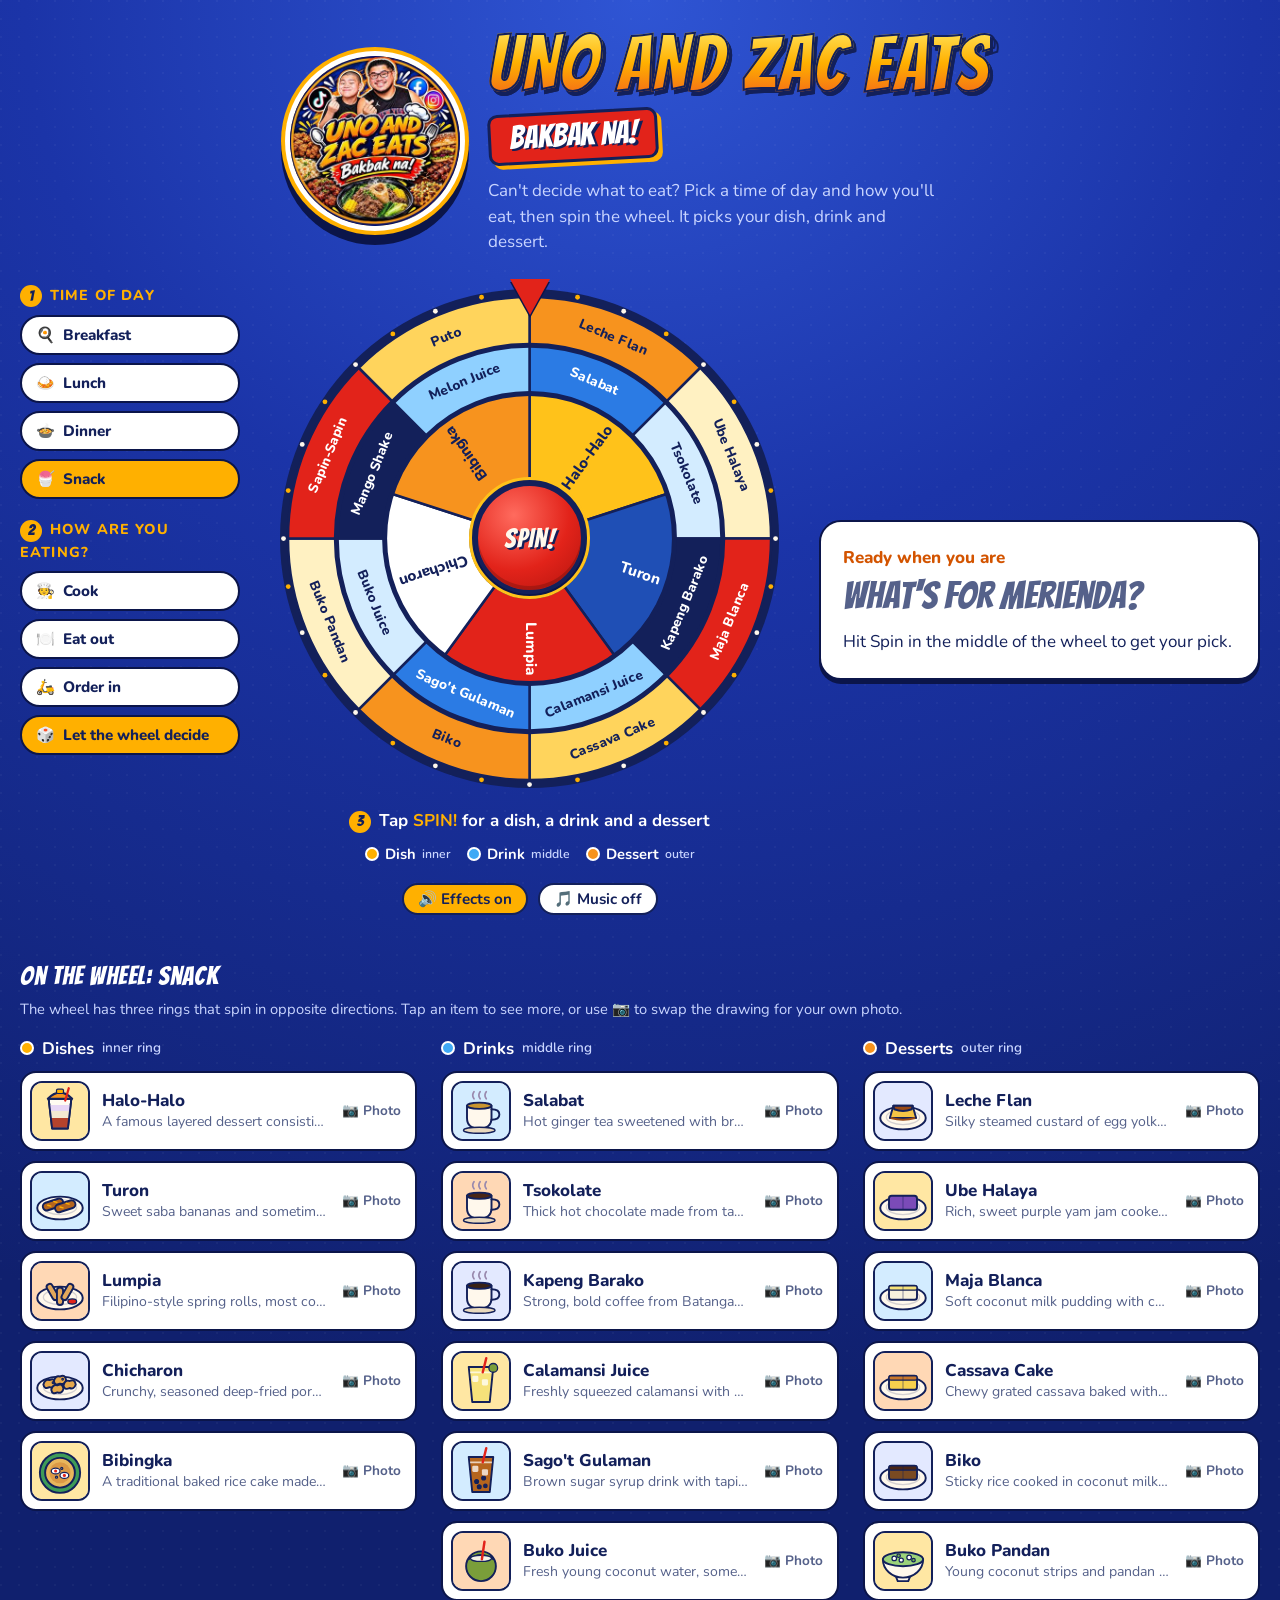
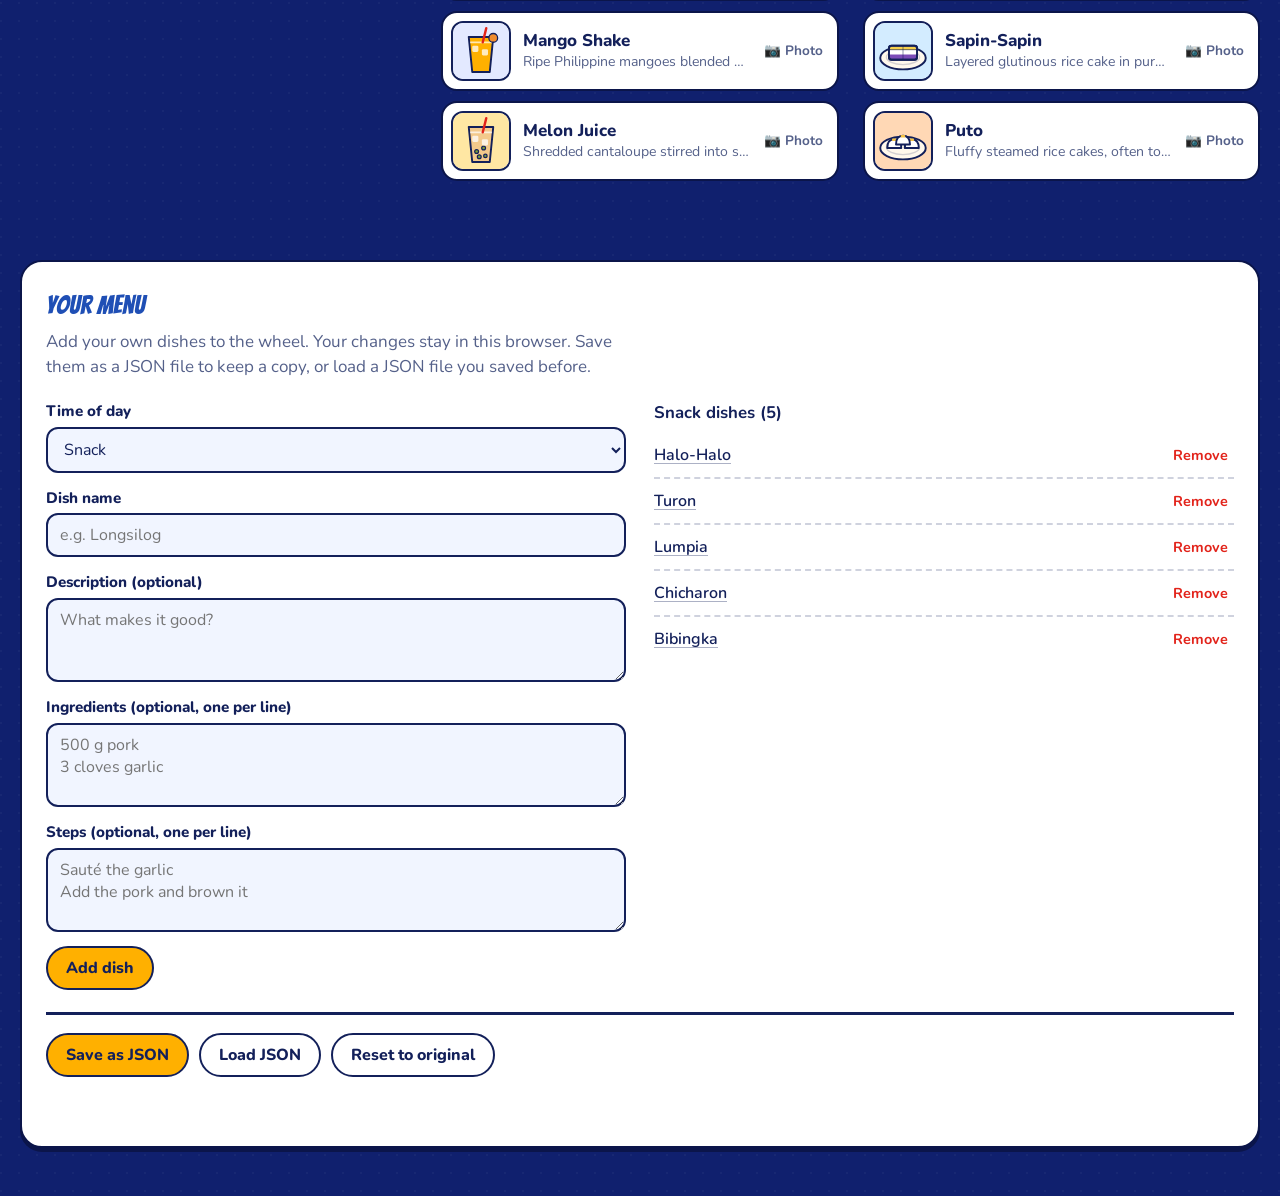
==== index.html @ 25655863 "Add website files" ====
<!DOCTYPE html>
<html lang="en">
<head>
<meta charset="UTF-8">
<meta name="viewport" content="width=device-width, initial-scale=1, viewport-fit=cover">
<title>Uno and Zac Eats: Food Roulette</title>
<link rel="preconnect" href="https://fonts.googleapis.com">
<link rel="preconnect" href="https://fonts.gstatic.com" crossorigin>
<link href="https://fonts.googleapis.com/css2?family=Bangers&family=Permanent+Marker&family=Nunito:wght@400;600;800&display=swap" rel="stylesheet">
<style>
  /* Brand colours from the Uno and Zac Eats logo */
  :root {
    --bg: #1B34A8;
    --bg-deep: #10206E;
    --on-bg: #FFFFFF;
    --on-bg-muted: #C9D5FF;
    --panel: #FFFFFF;
    --field: #F1F5FF;
    --ink: #13205A;
    --muted: #55618A;
    --ube: #1F4FB5;
    --mango: #FFB000;
    --orange: #F7931E;
    --leaf: #1F4FB5;
    --chili: #E2231A;
    --coco: #FFF8EC;
    --ring: #13205A;
    --shadow: 0 4px 0 #0B154A;
    color-scheme: light;
    box-sizing: border-box;
    padding-top: env(safe-area-inset-top, 0px);
    padding-bottom: env(safe-area-inset-bottom, 0px);
  }
  @media (prefers-color-scheme: dark) {
    :root:not([data-theme="light"]) {
      color-scheme: dark;
      --bg: #0F1E6A;
      --bg-deep: #070F3A;
      --on-bg-muted: #B4C2F5;
      --panel: #F3F6FF;
      --field: #E4EAFF;
      --shadow: 0 6px 0 #040922;
    }
  }
  :root[data-theme="dark"] {
    color-scheme: dark;
    --bg: #0F1E6A;
    --bg-deep: #070F3A;
    --on-bg-muted: #B4C2F5;
    --panel: #F3F6FF;
    --field: #E4EAFF;
    --shadow: 0 6px 0 #040922;
  }
  *, *::before, *::after { box-sizing: inherit; }
  html { scroll-padding-top: env(safe-area-inset-top, 0px); }
  body {
    margin: 0;
    min-height: 100%;
    background:
      radial-gradient(circle at 1px 1px, rgba(255,255,255,.035) 1.2px, transparent 1.6px) 0 0 / 18px 18px,
      radial-gradient(ellipse 120% 1400px at 50% 0%, #2F55D4 0%, var(--bg) 40%, var(--bg-deep) 100%);
    background-color: var(--bg);
    color: var(--ink);
    font-family: "Nunito", system-ui, -apple-system, "Segoe UI", sans-serif;
    font-size: 17px;
    line-height: 1.5;
  }
  main {
    max-width: 1440px;
    margin: 0 auto;
    padding: 28px 20px 48px;
  }
  header.brand {
    display: flex;
    align-items: center;
    justify-content: center;
    gap: 28px;
    margin: 0 auto 30px;
    max-width: 920px;
  }
  .logo {
    width: clamp(120px, 16vw, 170px);
    height: auto;
    aspect-ratio: 1;
    border-radius: 50%;
    flex: none;
    box-shadow: 0 0 0 4px #13205A, 0 8px 0 4px #13205A;
  }
  .brand-text { text-align: left; }
  h1.wordmark {
    font-family: "Bangers", "Arial Black", Impact, sans-serif;
    font-weight: 400;
    font-size: clamp(2.7rem, 7vw, 4.8rem);
    line-height: .95;
    letter-spacing: .03em;
    margin: 0;
    color: #FFB000;
    background: linear-gradient(180deg, #FFE45C 0%, #FFB000 48%, #F2611B 100%);
    -webkit-background-clip: text;
    background-clip: text;
    -webkit-text-fill-color: transparent;
    -webkit-text-stroke: 2px #13205A;
    filter: drop-shadow(3px 4px 0 #13205A);
    text-transform: uppercase;
  }
  .bakbak { margin: 10px 0 0; }
  .bakbak span {
    display: inline-block;
    font-family: "Permanent Marker", "Bangers", "Comic Sans MS", cursive;
    font-size: clamp(1.4rem, 3.4vw, 2rem);
    line-height: 1.1;
    color: #FFFFFF;
    background: #E2231A;
    border: 3px solid #13205A;
    border-radius: 10px;
    padding: 4px 18px 6px;
    transform: rotate(-3deg);
    box-shadow: 4px 4px 0 #FFB000;
    text-shadow: 2px 2px 0 #13205A;
  }
  .intro { margin: 16px 0 0; color: var(--muted); max-width: 46ch; }
  @media (max-width: 640px) {
    header.brand { flex-direction: column; gap: 16px; }
    .brand-text { text-align: center; }
    .intro { margin-left: auto; margin-right: auto; }
  }
  .group-label {
    text-align: center;
    font-weight: 800;
    font-size: .9rem;
    text-transform: uppercase;
    letter-spacing: .08em;
    color: var(--muted);
    margin: 0 0 8px;
  }
  .plan-actions { display: flex; flex-wrap: wrap; gap: 10px; margin-top: 4px; }
  a.btn { text-decoration: none; display: inline-block; }
  .plan p { margin: 0 0 14px; max-width: 62ch; }
  .price {
    display: inline-block;
    margin: 12px 0 0;
    font: 400 1.15rem "Bangers", "Arial Black", sans-serif;
    background: var(--chili);
    color: #FFF8EC;
    border: 2px solid #13205A;
    border-radius: 999px;
    padding: 2px 14px;
  }
  .note { font-size: .92rem; color: var(--muted); }

  .meals {
    display: flex;
    flex-wrap: wrap;
    justify-content: center;
    gap: 10px;
    margin: 0 0 20px;
    padding: 0;
    border: 0;
  }
  .meals legend { position: absolute; width: 1px; height: 1px; overflow: hidden; clip: rect(0 0 0 0); }
  .meal {
    font: 800 1rem "Nunito", system-ui, sans-serif;
    padding: 10px 18px;
    border-radius: 999px;
    border: 2px solid var(--ring);
    background: var(--panel);
    color: var(--ink);
    cursor: pointer;
    display: inline-flex;
    align-items: center;
    gap: 8px;
    transition: transform .12s ease, background .12s ease;
  }
  @media (hover: hover) { .meal:hover { transform: translateY(-2px); } }
  .meal[aria-pressed="true"] { background: var(--mango); color: #13205A; }
  .meal:disabled { cursor: not-allowed; opacity: .55; transform: none; }
  .meal:focus-visible, .spin:focus-visible { outline: 3px solid var(--chili); outline-offset: 3px; }

  .stage {
    display: grid;
    grid-template-columns: 220px minmax(0, 1.15fr) minmax(0, 1fr);
    grid-template-areas: "controls wheel result" "menu menu menu";
    column-gap: 36px;
    row-gap: 36px;
    align-items: start;
  }
  .controls { grid-area: controls; }
  .wheel-col { grid-area: wheel; }
  .result-col { grid-area: result; align-self: center; }
  .menu-col { grid-area: menu; }
  /* Dishes, drinks and desserts side by side under the wheel */
  .ring-grid { display: grid; grid-template-columns: repeat(3, minmax(0, 1fr)); gap: 24px; align-items: start; }
  .ring-section .ring-title { margin-top: 4px; }
  @media (max-width: 960px) { .ring-grid { grid-template-columns: repeat(2, minmax(0, 1fr)); } }
  @media (max-width: 640px) { .ring-grid { grid-template-columns: 1fr; } }
  .controls .group-label { text-align: left; }
  /* Left sidebar: each group is a vertical stack of full-width buttons */
  .controls .meals { flex-direction: column; align-items: stretch; flex-wrap: nowrap; gap: 8px; margin-bottom: 20px; }
  .controls .meal { padding: 8px 14px; font-size: .95rem; justify-content: flex-start; text-align: left; width: 100%; }
  @media (max-width: 1180px) {
    .stage {
      grid-template-columns: 210px minmax(0, 1fr);
      grid-template-areas: "controls wheel" "controls result" "menu menu";
    }
    .result-col { align-self: start; }
  }
  @media (max-width: 700px) {
    .stage { grid-template-columns: 1fr; grid-template-areas: "controls" "wheel" "result" "menu"; }
    .controls .meals { flex-direction: row; flex-wrap: wrap; align-items: center; margin-bottom: 16px; }
    .controls .meal { width: auto; }
  }
  .result-art {
    width: 112px; height: 112px; flex: none;
    border-radius: 20px; overflow: hidden;
    border: 2px solid var(--ring);
  }
  .result-art img, .result-art svg, .thumb img, .thumb svg { width: 100%; height: 100%; display: block; object-fit: cover; }
  .col-title {
    font-family: "Bangers", "Arial Black", sans-serif;
    font-weight: 400;
    font-size: 1.3rem;
    margin: 6px 0 2px;
    color: var(--ube);
  }
  .menu-hint { margin: 0 0 12px; }
  .ring-title { display: flex; align-items: center; gap: 8px; margin: 18px 0 10px; font-size: 1.05rem; }
  .ring-title:first-of-type { margin-top: 4px; }
  .ring-where { font-weight: 600; font-size: .85rem; color: var(--muted); }
  .ring-dot { width: 14px; height: 14px; border-radius: 50%; border: 2px solid var(--ring); flex: none; }
  .ring-dot.dish { background: #FFB000; }
  .ring-dot.drink { background: #3FA9F5; }
  .ring-dot.dessert { background: #F7931E; }
  div.menu-item { cursor: default; }
  .pairings { display: grid; grid-template-columns: repeat(auto-fit, minmax(150px, 1fr)); gap: 10px; margin-top: 14px; }
  .pair { display: flex; align-items: center; gap: 10px; min-width: 0; }
  .pair .thumb { width: 46px; height: 46px; border-radius: 10px; }
  .pair-kind { display: block; font-size: .78rem; font-weight: 800; text-transform: uppercase; letter-spacing: .06em; color: var(--muted); }
  .pair-name { display: block; font-weight: 800; line-height: 1.2; }
  .pair-price { font-weight: 600; color: var(--muted); font-size: .9rem; }
  .total { margin: 10px 0 0; font-weight: 800; }
  [hidden] { display: none !important; }
  .menu-col, .result-col, .controls { min-width: 0; }
  .menu-list { list-style: none; margin: 0; padding: 0; display: grid; grid-template-columns: minmax(0, 1fr); gap: 10px; }
  .menu-list li {
    display: flex; align-items: center; gap: 8px;
    background: var(--panel);
    border: 2px solid var(--ring);
    border-radius: 16px;
    padding: 8px 8px 8px 8px;
    transition: background .2s ease;
  }
  .menu-list li.won { background: var(--mango); }
  .menu-list li.won .mi-name, .menu-list li.won .mi-sub, .menu-list li.won .photo-btn { color: #13205A; }
  .menu-item {
    flex: 1; min-width: 0;
    display: flex; align-items: center; gap: 12px;
    background: none; border: 0; padding: 0; margin: 0;
    text-align: left; color: var(--ink); font: inherit; cursor: pointer;
    border-radius: 10px;
  }
  .menu-item:focus-visible, .photo-btn:focus-visible { outline: 3px solid var(--chili); outline-offset: 2px; }
  .thumb { width: 60px; height: 60px; flex: none; border-radius: 12px; overflow: hidden; border: 2px solid var(--ring); }
  .mi-text { min-width: 0; }
  .mi-name { display: block; font-weight: 800; line-height: 1.25; }
  .mi-sub { display: block; font-size: .88rem; color: var(--muted); white-space: nowrap; overflow: hidden; text-overflow: ellipsis; }
  .photo-btn {
    flex: none;
    background: none; border: 0; cursor: pointer;
    font: 700 .85rem "Nunito", system-ui, sans-serif;
    color: var(--muted);
    padding: 6px; border-radius: 8px;
  }
  .photo-btn:disabled { opacity: .5; cursor: not-allowed; }

  .wheel-wrap {
    position: relative;
    width: min(540px, 100%);
    aspect-ratio: 1;
    margin: 0 auto;
  }
  canvas { width: 100%; height: 100%; display: block; }
  .pointer {
    position: absolute;
    top: -6px;
    left: 50%;
    transform: translateX(-50%);
    width: 0; height: 0;
    border-left: 20px solid transparent;
    border-right: 20px solid transparent;
    border-top: 36px solid var(--chili);
    filter: drop-shadow(0 3px 0 var(--ring));
    z-index: 2;
  }
  .spin {
    position: absolute;
    inset: 0;
    margin: auto;
    width: 22%;
    aspect-ratio: 1;
    border-radius: 50%;
    border: 4px solid #13205A;
    background: var(--chili);
    color: #FFF8EC;
    font: 400 clamp(0.9rem, 3.4vw, 1.25rem) "Bangers", "Arial Black", sans-serif;
    cursor: pointer;
    box-shadow: 0 4px 0 #13205A;
    transition: transform .1s ease, box-shadow .1s ease;
    z-index: 2;
  }
  .spin:active:not(:disabled) { transform: translateY(3px); box-shadow: 0 1px 0 #13205A; }
  .spin:disabled { cursor: wait; }
  /* SPIN! button: glossy red, breathing label and a pulsing gold halo to invite a tap */
  .spin {
    background: radial-gradient(circle at 35% 28%, #FF6B5E 0%, #E2231A 55%, #B3140E 100%);
    font-size: clamp(1.15rem, 4.2vw, 1.7rem);
    letter-spacing: .04em;
    text-shadow: 2px 2px 0 #13205A;
    box-shadow: 0 4px 0 #0B154A, inset 0 -4px 0 rgba(0,0,0,.18);
  }
  .spin::before {
    content: "";
    position: absolute;
    inset: -9px;
    border-radius: 50%;
    border: 3px solid #FFC21A;
    animation: halo 1.8s ease-out infinite;
    pointer-events: none;
  }
  .spin-label { display: inline-block; animation: breathe 1.8s ease-in-out infinite; }
  @media (hover: hover) { .spin:hover:not(:disabled) { transform: scale(1.06); } }
  .spin.is-spinning { background: radial-gradient(circle at 35% 28%, #4E7BE8 0%, #1F4FB5 60%, #13205A 100%); }
  .spin.is-spinning::before { border-style: dashed; animation: whirl .9s linear infinite; }
  .spin.is-spinning .spin-label { animation: none; }
  .spin.landed .spin-label { animation: landpop .6s cubic-bezier(.2,1.8,.4,1); }
  @keyframes halo { 0% { transform: scale(.92); opacity: .95; } 100% { transform: scale(1.4); opacity: 0; } }
  @keyframes breathe { 0%, 100% { transform: scale(1) rotate(0); } 50% { transform: scale(1.12) rotate(-4deg); } }
  @keyframes whirl { to { transform: rotate(360deg); } }
  @keyframes landpop { 0% { transform: scale(.6); } 100% { transform: scale(1); } }
  .confetti { position: absolute; inset: 0; width: 100%; height: 100%; pointer-events: none; z-index: 3; }

  .step {
    display: inline-grid; place-items: center;
    width: 22px; height: 22px; margin-right: 8px;
    border-radius: 50%;
    background: var(--mango); color: #13205A;
    font: 400 .95rem/1 "Bangers", "Arial Black", sans-serif;
    letter-spacing: 0;
    vertical-align: middle;
  }
  .step-hint { margin: 16px 0 0; text-align: center; font-weight: 700; color: var(--on-bg); }
  .step-hint strong { color: var(--mango); }
  .ring-legend { list-style: none; margin: 10px 0 0; padding: 0; display: flex; justify-content: center; flex-wrap: wrap; gap: 8px 16px; color: var(--on-bg); font-weight: 700; font-size: .92rem; }
  .ring-legend li { display: inline-flex; align-items: center; gap: 6px; }
  .ring-legend small { font-weight: 600; color: var(--on-bg-muted); }
  .again-btn { margin-top: 14px; }
  .pair { animation: fadeUp .45s ease both; }
  .pair:nth-child(2) { animation-delay: .12s; }
  @keyframes fadeUp { from { opacity: 0; transform: translateY(8px); } to { opacity: 1; transform: none; } }
  .result p.desc { line-height: 1.55; }
  @media (prefers-reduced-motion: reduce) {
    .spin::before, .spin-label, .spin.landed .spin-label, .pair { animation: none !important; }
  }

  .result {
    background: var(--panel);
    border: 2px solid var(--ring);
    border-radius: 22px;
    box-shadow: var(--shadow);
    padding: 22px;
    min-height: 160px;
    display: flex;
    align-items: center;
    gap: 20px;
  }
  .result .tag { font-weight: 800; color: var(--leaf); margin: 0 0 6px; }
  .result h2 {
    font-family: "Bangers", "Arial Black", sans-serif;
    font-weight: 400;
    font-size: clamp(1.7rem, 5vw, 2.4rem);
    line-height: 1.05;
    margin: 0 0 12px;
    color: var(--ube);
  }
  .result p.desc { margin: 0; max-width: 46ch; }
  .result.empty h2 { color: var(--muted); }
  .result.pop { animation: pop .45s cubic-bezier(.2,1.6,.4,1); }
  @keyframes pop { from { transform: scale(.94); } to { transform: scale(1); } }

  .sound-toggle {
    display: block;
    margin: 18px auto 0;
    font: 700 .95rem "Nunito", system-ui, sans-serif;
    background: none;
    border: 2px solid var(--ring);
    border-radius: 999px;
    padding: 4px 14px;
    color: var(--ink);
    cursor: pointer;
  }
  .audio-toggles { display: flex; justify-content: center; flex-wrap: wrap; gap: 10px; margin-top: 18px; }
  .audio-toggles .sound-toggle { margin: 0; }
  .sound-toggle[aria-pressed="true"] { background: var(--mango); }
  .sound-toggle:focus-visible { outline: 3px solid var(--chili); outline-offset: 3px; }

  .editor {
    margin-top: 44px;
    background: var(--panel);
    border: 2px solid var(--ring);
    border-radius: 22px;
    box-shadow: var(--shadow);
    padding: 24px;
  }
  .editor h2 {
    font-family: "Bangers", "Arial Black", sans-serif;
    font-weight: 400;
    font-size: 1.6rem;
    margin: 0 0 4px;
    color: var(--leaf);
  }
  .editor > p { margin: 0 0 20px; color: var(--muted); max-width: 60ch; }
  .editor-grid { display: grid; grid-template-columns: minmax(0, 1fr) minmax(0, 1fr); gap: 28px; }
  @media (max-width: 760px) { .editor-grid { grid-template-columns: 1fr; } }
  .field { display: flex; flex-direction: column; gap: 4px; margin-bottom: 14px; }
  .field label { font-weight: 800; font-size: .95rem; }
  .field input, .field select, .field textarea {
    font: 400 1rem "Nunito", system-ui, sans-serif;
    color: var(--ink);
    background: var(--field);
    border: 2px solid var(--ring);
    border-radius: 12px;
    padding: 9px 12px;
    width: 100%;
  }
  .field textarea { min-height: 84px; resize: vertical; }
  .field input:focus-visible, .field select:focus-visible, .field textarea:focus-visible {
    outline: 3px solid var(--mango); outline-offset: 1px;
  }
  .btn {
    font: 800 1rem "Nunito", system-ui, sans-serif;
    padding: 9px 18px;
    border-radius: 999px;
    border: 2px solid var(--ring);
    background: var(--mango);
    color: #13205A;
    cursor: pointer;
  }
  .btn.quiet { background: var(--panel); color: var(--ink); }
  .btn:focus-visible { outline: 3px solid var(--chili); outline-offset: 3px; }
  .btn:disabled { opacity: .5; cursor: not-allowed; }
  .dish-list h3 { margin: 0 0 8px; font-size: 1.05rem; }
  .dish-list ul { list-style: none; margin: 0; padding: 0; max-height: 300px; overflow-y: auto; }
  .dish-list li {
    display: flex; align-items: center; justify-content: space-between; gap: 10px;
    padding: 8px 0;
    border-bottom: 2px dashed color-mix(in srgb, var(--ink) 20%, transparent);
  }
  .dish-list li:last-child { border-bottom: 0; }
  .dish-list .remove {
    font: 700 .9rem "Nunito", system-ui, sans-serif;
    background: none; border: 0; color: var(--chili); cursor: pointer; padding: 4px 6px;
    border-radius: 8px;
  }
  .dish-list .remove:disabled { color: var(--muted); cursor: not-allowed; }
  .dish-list .remove:focus-visible { outline: 3px solid var(--chili); }
  .file-actions { display: flex; flex-wrap: wrap; gap: 10px; margin-top: 22px; padding-top: 18px; border-top: 3px solid var(--ring); }
  .status { margin: 10px 0 0; min-height: 1.5em; font-weight: 700; }
  .status.error { color: var(--chili); }
  .visually-hidden { position: absolute; width: 1px; height: 1px; overflow: hidden; clip: rect(0 0 0 0); }

  .recipe {
    margin-top: 36px;
    background: var(--panel);
    border: 2px solid var(--ring);
    border-radius: 22px;
    box-shadow: var(--shadow);
    padding: 24px;
  }
  .recipe h2 {
    font-family: "Bangers", "Arial Black", sans-serif;
    font-weight: 400;
    font-size: clamp(1.4rem, 4vw, 1.9rem);
    line-height: 1.1;
    margin: 0 0 6px;
    color: var(--chili);
  }
  .recipe .meta { margin: 0 0 20px; color: var(--muted); font-weight: 700; }
  .recipe-grid { display: grid; grid-template-columns: minmax(0, 5fr) minmax(0, 7fr); gap: 32px; }
  @media (max-width: 520px) { .result { flex-direction: column; align-items: flex-start; } }
  @media (max-width: 760px) { .recipe-grid { grid-template-columns: 1fr; gap: 20px; } }
  .recipe h3 { margin: 0 0 10px; font-size: 1.1rem; }
  .ingredients { list-style: none; margin: 0; padding: 0; }
  .ingredients li { margin-bottom: 8px; }
  .ingredients label { display: flex; gap: 10px; align-items: flex-start; cursor: pointer; }
  .ingredients input { margin-top: 5px; width: 18px; height: 18px; accent-color: var(--leaf); flex: none; }
  .ingredients input:checked + span { text-decoration: line-through; color: var(--muted); }
  .steps { margin: 0; padding: 0; list-style: none; counter-reset: step; }
  .steps li { counter-increment: step; position: relative; padding-left: 44px; margin-bottom: 14px; max-width: 62ch; }
  .steps li::before {
    content: counter(step);
    position: absolute; left: 0; top: 0;
    width: 30px; height: 30px; border-radius: 50%;
    background: var(--mango); color: #13205A;
    border: 2px solid #13205A;
    font: 400 .9rem/26px "Bangers", "Arial Black", sans-serif;
    text-align: center;
  }
  .recipe .none p { margin: 0 0 14px; max-width: 60ch; }
  .dish-list .dish-name {
    font: 600 1rem "Nunito", system-ui, sans-serif;
    background: none; border: 0; padding: 2px 0; color: var(--ink);
    cursor: pointer; text-align: left; text-decoration: underline;
    text-decoration-color: color-mix(in srgb, var(--ink) 35%, transparent);
    text-underline-offset: 3px;
  }
  .dish-list .dish-name:focus-visible { outline: 3px solid var(--chili); outline-offset: 2px; }

  .history { margin-top: 22px; font-size: .95rem; color: var(--muted); }
  .history ul { list-style: none; padding: 0; margin: 6px 0 0; display: flex; flex-wrap: wrap; gap: 6px; }
  .history li {
    background: var(--panel);
    border: 2px solid var(--ring);
    border-radius: 999px;
    padding: 2px 10px;
    color: var(--ink);
    font-weight: 600;
  }

  @media (prefers-reduced-motion: reduce) {
    .result.pop { animation: none; }
    .meal, .spin { transition: none; }
  }
  /* ---------- Phones and tablets ---------- */
  .wheel-wrap { max-width: calc(100svh - 40px); }
  @media (pointer: coarse) {
    .sound-toggle, .photo-btn { min-height: 44px; }
    .photo-btn { min-width: 44px; }
    .sound-toggle { padding: 8px 16px; }
    .dish-list .remove { min-height: 40px; padding: 8px 10px; }
    .meal { min-height: 44px; }
  }
  /* Portrait phones: compact header and two-column option grids so the wheel shows up sooner */
  @media (max-width: 700px) {
    main { padding: 14px 14px 36px; }
    header.brand { flex-direction: row; gap: 14px; margin-bottom: 18px; }
    .logo { width: 84px; box-shadow: 0 0 0 3px #FFFFFF, 0 0 0 6px var(--mango), 0 6px 0 6px #0B154A; }
    .brand-text { text-align: left; }
    h1.wordmark { font-size: clamp(1.9rem, 9vw, 2.6rem); -webkit-text-stroke-width: 1.5px; }
    .bakbak { margin-top: 6px; }
    .bakbak span { font-size: 1.15rem; padding: 2px 12px 4px; }
    .intro { display: none; }
    .controls .group-label { margin-bottom: 6px; }
    .controls .meals { display: grid; grid-template-columns: 1fr 1fr; gap: 8px; margin-bottom: 14px; }
    .controls .meal { width: 100%; justify-content: flex-start; padding: 8px 12px; font-size: .92rem; }
    .stage { row-gap: 20px; }
    .result { padding: 16px; gap: 14px; }
    .result-art { width: 84px; height: 84px; }
    .editor, .recipe { padding: 18px; }
  }
  /* Landscape phones: options | wheel | result side by side, wheel sized to the screen height */
  @media (orientation: landscape) and (max-height: 520px) {
    main { padding: 10px 16px 30px; }
    header.brand { flex-direction: row; justify-content: flex-start; gap: 12px; margin: 0 0 10px; max-width: none; }
    .logo { width: 54px; box-shadow: 0 0 0 2px #FFFFFF, 0 0 0 4px var(--mango); }
    h1.wordmark { font-size: 1.8rem; -webkit-text-stroke-width: 1px; }
    .brand-text { display: flex; align-items: center; gap: 14px; flex-wrap: wrap; }
    .bakbak { margin: 0; }
    .bakbak span { font-size: 1rem; padding: 2px 10px 3px; }
    .intro { display: none; }
    .stage {
      grid-template-columns: minmax(150px, 190px) auto minmax(0, 1fr);
      grid-template-areas: "controls wheel result" "menu menu menu";
      column-gap: 18px;
    }
    .controls { max-height: calc(100svh - 20px); overflow-y: auto; padding-right: 4px; }
    .controls .meals { display: flex; flex-direction: column; gap: 6px; margin-bottom: 12px; }
    .controls .meal { width: 100%; padding: 6px 10px; font-size: .85rem; min-height: 38px; }
    .controls .group-label { font-size: .75rem; margin-bottom: 4px; }
    .wheel-col { width: calc(100svh - 96px); min-width: 230px; }
    .wheel-wrap { width: 100%; max-width: none; }
    .audio-toggles { margin-top: 8px; gap: 6px; }
    .audio-toggles .sound-toggle { font-size: .8rem; padding: 4px 10px; min-height: 36px; }
    .result-col { align-self: start; }
    .result { flex-direction: column; align-items: flex-start; padding: 14px; gap: 10px; min-height: 0; }
    .result-art { width: 64px; height: 64px; }
    .result h2 { font-size: 1.5rem; }
    .result p.desc { font-size: .92rem; }
    .pairings { grid-template-columns: 1fr; }
  }
  /* Narrow landscape phones: result card drops below the wheel */
  @media (orientation: landscape) and (max-height: 520px) and (max-width: 720px) {
    .stage {
      grid-template-columns: minmax(140px, 1fr) auto;
      grid-template-areas: "controls wheel" "result result" "menu menu";
    }
    .result { flex-direction: row; align-items: center; }
    .pairings { grid-template-columns: 1fr 1fr; }
  }
  .result > div:last-child { min-width: 0; }
  .result h2 { overflow-wrap: anywhere; }
  @media (pointer: coarse) { .dish-list .dish-name { min-height: 40px; } }

  /* Text that sits directly on the blue page */
  .intro, .menu-hint, .history, .ring-where, #menuStatus { color: var(--on-bg-muted); }
  .group-label { color: var(--mango); }
  .col-title, .ring-title { color: var(--on-bg); }
  .col-title { font-size: 1.6rem; letter-spacing: .03em; }
  #menuStatus.error { color: #FFD0CC; }
  .sound-toggle { background: var(--panel); border-color: var(--ring); }
  .result .tag { color: #D35400; }
  .ring-dot { border-color: #FFFFFF; }
  .logo { box-shadow: 0 0 0 5px #FFFFFF, 0 0 0 9px var(--mango), 0 10px 0 9px #0B154A; }
  .pointer { filter: drop-shadow(0 3px 0 #0B154A); }
  .editor, .recipe, .result, .menu-list li, .meal { border-color: #0B154A; }
</style>
</head>
<body>
<main>
  <header class="brand">
    <img class="logo" src="[data-uri]" alt="Uno and Zac Eats logo" width="170" height="170">
    <div class="brand-text">
      <h1 class="wordmark">Uno and Zac Eats</h1>
      <p class="bakbak"><span>Bakbak na!</span></p>
      <p class="intro">Can't decide what to eat? Pick a time of day and how you'll eat, then spin the wheel. It picks your dish, drink and dessert.</p>
    </div>
  </header>

  <section class="stage">
    <div class="controls">
      <p class="group-label" id="mealsLabel"><span class="step" aria-hidden="true">1</span>Time of day</p>
      <div class="meals" id="meals" role="group" aria-labelledby="mealsLabel"></div>

      <p class="group-label" id="modesLabel"><span class="step" aria-hidden="true">2</span>How are you eating?</p>
      <div class="meals" id="modes" role="group" aria-labelledby="modesLabel"></div>

      <p class="group-label" id="placesLabel" hidden>Where to?</p>
      <div class="meals" id="places" role="group" aria-labelledby="placesLabel" hidden></div>

      <p class="group-label" id="jbLabel" hidden>Jollibee menu</p>
      <div class="meals" id="jbCats" role="group" aria-labelledby="jbLabel" hidden></div>
    </div>

    <div class="wheel-col">
      <div class="wheel-wrap">
        <div class="pointer" aria-hidden="true"></div>
        <canvas id="wheel" role="img" aria-label="Food roulette wheel"></canvas>
        <canvas class="confetti" id="confetti" aria-hidden="true"></canvas>
        <button class="spin" id="spin" type="button" aria-label="Spin the wheel"><span class="spin-label" id="spinLabel">SPIN!</span></button>
      </div>
      <p class="step-hint"><span class="step" aria-hidden="true">3</span>Tap <strong>SPIN!</strong> for a dish, a drink and a dessert</p>
      <ul class="ring-legend" aria-label="What each ring holds">
        <li><span class="ring-dot dish" aria-hidden="true"></span>Dish <small>inner</small></li>
        <li><span class="ring-dot drink" aria-hidden="true"></span>Drink <small>middle</small></li>
        <li><span class="ring-dot dessert" aria-hidden="true"></span>Dessert <small>outer</small></li>
      </ul>
      <div class="audio-toggles">
        <button class="sound-toggle" id="soundToggle" type="button" aria-pressed="true">🔊 Effects on</button>
        <button class="sound-toggle" id="musicToggle" type="button" aria-pressed="false">🎵 Music off</button>
      </div>
    </div>

    <div class="result-col">
      <div class="result empty" id="result" aria-live="polite">
        <div class="result-art" id="resultArt" hidden></div>
        <div>
          <p class="tag" id="resultTag">Ready when you are</p>
          <h2 id="resultName">What's for breakfast?</h2>
          <p class="desc" id="resultDesc">Hit Spin in the middle of the wheel to get your pick.</p>
          <p class="price" id="resultPrice" hidden></p>
          <div class="pairings" id="pairings" hidden></div>
          <button class="btn again-btn" id="againBtn" type="button" hidden>🎡 Spin again</button>
        </div>
      </div>
      <div class="history" id="history" hidden>
        Picked so far
        <ul id="historyList"></ul>
      </div>
    </div>

    <div class="menu-col">
      <h2 class="col-title" id="menuTitle">On the wheel</h2>
      <p class="note menu-hint">The wheel has three rings that spin in opposite directions. Tap an item to see more, or use 📷 to swap the drawing for your own photo.</p>
      <div class="ring-grid">
        <div class="ring-section">
          <h3 class="ring-title"><span class="ring-dot dish" aria-hidden="true"></span>Dishes <span class="ring-where">inner ring</span></h3>
          <ul class="menu-list" id="menuList"></ul>
        </div>
        <div class="ring-section">
          <h3 class="ring-title"><span class="ring-dot drink" aria-hidden="true"></span>Drinks <span class="ring-where">middle ring</span></h3>
          <ul class="menu-list" id="drinkList"></ul>
        </div>
        <div class="ring-section">
          <h3 class="ring-title"><span class="ring-dot dessert" aria-hidden="true"></span>Desserts <span class="ring-where">outer ring</span></h3>
          <ul class="menu-list" id="dessertList"></ul>
        </div>
      </div>
      <p class="status" id="menuStatus" role="status"></p>
      <input type="file" id="photoInput" accept="image/*" class="visually-hidden" tabindex="-1" aria-hidden="true">
    </div>
  </section>

  <section class="recipe" id="recipe" aria-labelledby="recipeTitle" hidden>
    <h2 id="recipeTitle">Recipe</h2>
    <p class="meta" id="recipeMeta"></p>
    <div id="recipeBody"></div>
  </section>

  <section class="editor" id="editor" aria-labelledby="editorTitle">
    <h2 id="editorTitle">Your menu</h2>
    <p>Add your own dishes to the wheel. Your changes stay in this browser. Save them as a JSON file to keep a copy, or load a JSON file you saved before.</p>

    <div class="editor-grid">
      <form id="addForm" novalidate>
        <div class="field">
          <label for="newMeal">Time of day</label>
          <select id="newMeal"></select>
        </div>
        <div class="field">
          <label for="newName">Dish name</label>
          <input id="newName" type="text" maxlength="40" placeholder="e.g. Longsilog" required>
        </div>
        <div class="field">
          <label for="newDesc">Description (optional)</label>
          <textarea id="newDesc" maxlength="300" placeholder="What makes it good?"></textarea>
        </div>
        <div class="field">
          <label for="newIngredients">Ingredients (optional, one per line)</label>
          <textarea id="newIngredients" maxlength="3000" placeholder="500 g pork&#10;3 cloves garlic"></textarea>
        </div>
        <div class="field">
          <label for="newSteps">Steps (optional, one per line)</label>
          <textarea id="newSteps" maxlength="5000" placeholder="Sauté the garlic&#10;Add the pork and brown it"></textarea>
        </div>
        <button class="btn" type="submit">Add dish</button>
      </form>

      <div class="dish-list">
        <h3 id="listTitle">Breakfast dishes</h3>
        <ul id="dishList"></ul>
      </div>
    </div>

    <div class="file-actions">
      <button class="btn" id="saveJson" type="button">Save as JSON</button>
      <button class="btn quiet" id="loadJson" type="button">Load JSON</button>
      <input type="file" id="fileInput" accept=".json,application/json" class="visually-hidden" tabindex="-1" aria-hidden="true">
      <button class="btn quiet" id="resetMenu" type="button">Reset to original</button>
    </div>
    <p class="status" id="status" role="status"></p>
  </section>
</main>

<script>
const DEFAULT_DATA = {
  drinks: [
    { name: "Salabat", description: "Hot ginger tea sweetened with brown sugar or honey, a classic for chilly mornings and sore throats." },
    { name: "Tsokolate", description: "Thick hot chocolate made from tablea (pure cacao tablets), whisked until frothy." },
    { name: "Kapeng Barako", description: "Strong, bold coffee from Batangas, usually served black with a little sugar." },
    { name: "Calamansi Juice", description: "Freshly squeezed calamansi with water, sugar and ice. Bright, tangy and refreshing." },
    { name: "Sago't Gulaman", description: "Brown sugar syrup drink with tapioca pearls and gulaman jelly, served over ice." },
    { name: "Buko Juice", description: "Fresh young coconut water, sometimes with strips of tender coconut meat." },
    { name: "Mango Shake", description: "Ripe Philippine mangoes blended with ice, milk and a little sugar." },
    { name: "Melon Juice", description: "Shredded cantaloupe stirred into sweetened water and served cold." }
  ],
  desserts: [
    { name: "Leche Flan", description: "Silky steamed custard of egg yolks and milk under a layer of golden caramel." },
    { name: "Ube Halaya", description: "Rich, sweet purple yam jam cooked down with milk and butter." },
    { name: "Maja Blanca", description: "Soft coconut milk pudding with corn kernels, topped with toasted coconut." },
    { name: "Cassava Cake", description: "Chewy grated cassava baked with coconut milk and topped with a creamy custard layer." },
    { name: "Biko", description: "Sticky rice cooked in coconut milk and brown sugar, topped with latik." },
    { name: "Buko Pandan", description: "Young coconut strips and pandan jelly in sweetened cream, served chilled." },
    { name: "Sapin-Sapin", description: "Layered glutinous rice cake in purple, yellow and white, topped with latik." },
    { name: "Puto", description: "Fluffy steamed rice cakes, often topped with a slice of cheese." }
  ],
  breakfast: [
    { name: "Tapsilog", description: "A classic breakfast combo consisting of cured beef strips (tapa), garlic fried rice (sinangag), and a fried egg (itlog)." },
    { name: "Tocilog", description: "Sweet cured pork (tocino) served alongside garlic fried rice and a fried egg." },
    { name: "Pandesal", description: "The quintessential Filipino yeast-raised bread rolls, typically eaten hot with coffee, butter, or cheese." },
    { name: "Champorado", description: "A sweet chocolate rice porridge made with glutinous rice and cocoa powder, traditionally topped with salty dried fish (tuyo)." },
    { name: "Arroz Caldo", description: "A comforting ginger-infused rice porridge cooked with chicken pieces, topped with toasted garlic, scallions, and a boiled egg." }
  ],
  lunch: [
    { name: "Chicken Adobo", description: "The unofficial national dish of the Philippines, featuring chicken marinated and simmered in soy sauce, vinegar, garlic, bay leaves, and black peppercorns." },
    { name: "Sinigang na Baboy", description: "A deeply comforting sour soup made with pork, vegetables (like water spinach, radish, and okra), and soured primarily with tamarind." },
    { name: "Lechon Kawali", description: "Crispy, deep-fried pork belly slabs traditionally dipped in a sweet and savory liver sauce or spiced vinegar." },
    { name: "Kare-Kare", description: "A rich stew made of oxtail, tripe, and vegetables cooked in a thick peanut sauce, served with fermented shrimp paste (bagoong) on the side." },
    { name: "Pancit Bihon", description: "Stir-fried rice noodles tossed with sliced vegetables, chicken, pork, or shrimp—a staple dish for gatherings and celebrations." }
  ],
  dinner: [
    { name: "Bicol Express", description: "A fiery stew made of bite-sized pork pieces cooked in coconut milk, shrimp paste, and a generous amount of green and red chili peppers." },
    { name: "Chicken Inasal", description: "A distinct grilled chicken dish native to the Visayas region, marinated in calamansi, lemongrass, and ginger, and basted with annatto oil." },
    { name: "Pinakbet", description: "A healthy northern vegetable dish consisting of bitter melon, eggplant, okra, string beans, and squash, seasoned with fermented fish or shrimp paste." },
    { name: "Tinola", description: "A refreshing chicken soup flavored with ginger, onions, and fish sauce, cooked with green papaya slices and chili leaves." },
    { name: "Ginataang Tilapia", description: "Fresh tilapia fish gently simmered in a rich, creamy coconut milk broth with ginger and leafy greens." }
  ],
  snacks: [
    { name: "Halo-Halo", description: "A famous layered dessert consisting of crushed ice, evaporated milk, and various sweet ingredients like leche flan, ube halaya, sweetened beans, and jelly." },
    { name: "Turon", description: "Sweet saba bananas and sometimes jackfruit wrapped in a spring roll wrapper, deep-fried, and coated with caramelized brown sugar." },
    { name: "Lumpia", description: "Filipino-style spring rolls, most commonly filled with minced pork and carrots (Lumpiang Shanghai) served with a sweet and sour dipping sauce." },
    { name: "Chicharon", description: "Crunchy, seasoned deep-fried pork rinds that pair perfectly with spiced native vinegar." },
    { name: "Bibingka", description: "A traditional baked rice cake made from rice flour and coconut milk, baked in a clay pot lined with banana leaves, and topped with salted egg and cheese." }
  ]
};

// ---------- Recipes for the original dishes ----------
const RECIPES = {
  "Tapsilog": { serves: 2, time: "30 minutes, plus 1 hour marinating", ingredients: ["300 g beef sirloin, sliced paper-thin", "3 tbsp soy sauce", "1 tbsp calamansi or lemon juice", "1 tbsp brown sugar", "4 cloves garlic, minced (for the beef)", "¼ tsp ground black pepper", "3 cups day-old cooked rice", "6 cloves garlic, minced (for the rice)", "2 eggs", "Cooking oil and salt", "Spiced vinegar, to serve"], steps: ["Mix the soy sauce, calamansi juice, sugar, 4 cloves of garlic and pepper. Add the beef and marinate for at least 1 hour, or overnight in the fridge.", "For the sinangag, fry the 6 cloves of garlic in 2 tbsp oil over medium heat until golden. Add the rice, break up any clumps, season with salt and toss until hot.", "Heat a little oil in a pan over medium-high heat. Add the beef with its marinade and cook until the liquid evaporates and the edges caramelize, 5 to 7 minutes.", "Fry the eggs sunny-side up with crisp edges.", "Plate the tapa, garlic rice and egg together, with spiced vinegar on the side."] },
  "Tocilog": { serves: 3, time: "40 minutes, plus overnight curing", ingredients: ["400 g pork shoulder, sliced thin", "¼ cup brown sugar", "2 tbsp soy sauce", "2 tbsp pineapple juice", "3 cloves garlic, minced", "1 tsp salt", "½ tsp paprika or annatto powder, for colour", "3 cups day-old cooked rice", "6 cloves garlic, minced (for the rice)", "3 eggs", "Cooking oil"], steps: ["Combine the sugar, soy sauce, pineapple juice, 3 cloves of garlic, salt and paprika. Coat the pork, cover and cure in the fridge overnight.", "Put the pork and its marinade in a pan with ¼ cup water. Simmer until the liquid is gone.", "Add a splash of oil and fry the pork until sticky and caramelized on both sides. Watch it closely, since the sugar burns quickly.", "Make garlic fried rice: fry the 6 cloves of garlic in oil until golden, then toss in the rice with a pinch of salt.", "Fry the eggs and serve everything together."] },
  "Pandesal": { serves: 24, time: "2 hours 30 minutes, including rising", ingredients: ["4 cups (500 g) bread flour", "¼ cup sugar", "2¼ tsp instant yeast", "1 tsp salt", "1 cup warm milk", "1 egg", "¼ cup butter, melted", "1 cup fine breadcrumbs"], steps: ["Mix the flour, sugar, yeast and salt. Add the warm milk, egg and melted butter and bring it together into a dough.", "Knead for about 10 minutes until smooth and elastic. Cover and let rise for 1 hour, until doubled.", "Divide into 2 pieces and roll each into a long log. Cut each log into 12 pieces.", "Roll each piece in breadcrumbs, set on a lined tray with the cut side up, cover and let rise for 45 minutes.", "Bake at 180°C (350°F) for 15 to 18 minutes until lightly golden. Eat warm with coffee, butter or cheese."] },
  "Champorado": { serves: 4, time: "35 minutes", ingredients: ["1 cup glutinous (sticky) rice", "5 cups water", "½ cup unsweetened cocoa powder, or 4 tablets of tablea", "½ cup sugar", "Pinch of salt", "Evaporated milk, to serve", "4 pieces tuyo (dried fish), fried, to serve"], steps: ["Rinse the rice, then bring it to a boil with the water.", "Lower the heat and simmer for about 20 minutes, stirring often so it doesn't stick, until the grains are soft.", "Whisk in the cocoa or tablea, sugar and salt. Cook for 5 more minutes until thick and glossy. Add hot water if it gets too thick.", "Fry the tuyo in a little oil until crisp.", "Ladle into bowls, swirl with evaporated milk, and serve the tuyo on the side."] },
  "Arroz Caldo": { serves: 4, time: "1 hour", ingredients: ["500 g chicken pieces (thighs or wings)", "1 cup uncooked rice (part glutinous if you like it thicker)", "2-inch piece ginger, julienned", "1 onion, chopped", "6 cloves garlic, minced (half for toasting)", "2 tbsp fish sauce", "6 cups chicken broth or water", "Pinch of kasubha (safflower), optional", "4 hard-boiled eggs", "Scallions, chopped", "Calamansi, to serve"], steps: ["Fry half the garlic in oil until golden and set aside for topping.", "In the same pot, sauté the rest of the garlic, the onion and the ginger until fragrant. Add the chicken and fish sauce and cook for 5 minutes.", "Stir in the rice and toast it for 1 to 2 minutes, then pour in the broth.", "Simmer for 30 to 40 minutes, stirring often, until the rice breaks down into a thick porridge. Add kasubha for colour and season to taste.", "Serve topped with a halved egg, toasted garlic and scallions, with calamansi to squeeze over."] },
  "Chicken Adobo": { serves: 4, time: "1 hour", ingredients: ["1 kg chicken pieces, bone-in", "½ cup soy sauce", "⅓ cup cane or white vinegar", "1 head garlic, crushed", "3 bay leaves", "1 tsp whole black peppercorns", "1 cup water", "1 tbsp brown sugar, optional", "2 tbsp cooking oil"], steps: ["Marinate the chicken in the soy sauce and half the garlic for at least 30 minutes.", "Brown the rest of the garlic in oil, then add the chicken (reserve the marinade) and sear until lightly browned.", "Pour in the marinade, water, vinegar, bay leaves and peppercorns. Bring to a boil without stirring, so the sharpness of the vinegar cooks off.", "Cover and simmer for 30 minutes until the chicken is tender.", "Uncover and reduce the sauce until slightly thick. Add the sugar if you like it a little sweet. Serve with steamed rice."] },
  "Sinigang na Baboy": { serves: 6, time: "1 hour 30 minutes", ingredients: ["1 kg pork ribs or belly, cut into chunks", "2 litres water", "1 onion, quartered", "2 tomatoes, quartered", "1 radish (labanos), sliced", "6 okra", "1 bunch kangkong (water spinach)", "2 long green chilies", "1 pack (40 g) tamarind soup mix, or 300 g fresh young tamarind", "Fish sauce, to taste"], steps: ["Put the pork, water, onion and tomatoes in a pot. Bring to a boil and skim off the scum.", "Lower the heat and simmer for about 1 hour until the pork is tender. (If using fresh tamarind, boil it separately, mash and strain the juice.)", "Add the radish and simmer for 5 minutes, then the okra and chilies for 3 minutes.", "Stir in the tamarind mix or juice and season with fish sauce until sour and savoury.", "Turn off the heat, add the kangkong and let it wilt in the hot broth. Serve with rice."] },
  "Lechon Kawali": { serves: 4, time: "2 hours, plus drying time", ingredients: ["1 kg pork belly slab, skin on", "1 head garlic, crushed", "3 bay leaves", "1 tbsp whole peppercorns", "1 tbsp salt, plus more for rubbing", "Water, to cover", "Oil, for deep-frying", "Lechon sauce or spiced vinegar, to serve"], steps: ["Boil the pork belly with the garlic, bay leaves, peppercorns and salt for 45 to 60 minutes until tender.", "Drain and pat completely dry. Rub the skin with salt and chill it uncovered for a few hours or overnight. The drier the skin, the crispier it gets.", "Heat oil in a deep pot to about 180°C (350°F). Lower the pork in carefully, using a splatter guard, since it will pop.", "Fry for 10 to 15 minutes until the skin blisters and turns deep golden.", "Rest for 5 minutes, chop into bite-size pieces and serve with lechon sauce or spiced vinegar."] },
  "Kare-Kare": { serves: 6, time: "3 hours", ingredients: ["1.5 kg oxtail, cut into pieces", "500 g tripe, optional", "1 onion, chopped", "5 cloves garlic, minced", "½ cup unsweetened peanut butter", "¼ cup toasted ground rice (or 3 tbsp rice flour)", "2 tbsp annatto oil, or 1 tsp annatto powder", "2 eggplants, sliced", "1 bunch string beans, cut", "1 bunch pechay or bok choy", "Bagoong (shrimp paste), to serve"], steps: ["Simmer the oxtail (and tripe) in water for 2 to 3 hours until very tender. Keep 4 cups of the broth.", "In another pot, sauté the garlic and onion in the annatto oil.", "Add the broth, peanut butter and ground rice. Stir until the sauce is smooth and thick.", "Add the meat and simmer for 10 minutes so it takes on the sauce. Season lightly, since the bagoong adds the salt.", "Blanch the vegetables separately and arrange them over the stew. Serve with rice and bagoong on the side."] },
  "Pancit Bihon": { serves: 6, time: "40 minutes", ingredients: ["250 g bihon (rice vermicelli)", "200 g chicken breast, sliced thin", "100 g pork or shrimp, optional", "1 onion, sliced", "4 cloves garlic, minced", "1 carrot, julienned", "2 cups cabbage, shredded", "1 cup snow peas", "¼ cup soy sauce", "2 tbsp oyster sauce", "2½ cups chicken broth", "Calamansi, to serve"], steps: ["Soak the bihon in water for 10 minutes, then drain.", "Sauté the garlic and onion, then add the chicken (and pork or shrimp) and cook until done.", "Add the carrot and snow peas and cook for 2 minutes. Take out some of the vegetables and set aside if you want them crisp.", "Pour in the broth, soy sauce and oyster sauce and bring to a boil.", "Add the noodles and toss until they absorb all the liquid. Fold in the cabbage and reserved vegetables and serve with calamansi."] },
  "Bicol Express": { serves: 4, time: "50 minutes", ingredients: ["500 g pork shoulder or belly, cubed", "2 cups coconut milk", "1 cup coconut cream", "3 tbsp bagoong (shrimp paste)", "1 onion, chopped", "5 cloves garlic, minced", "1 tbsp ginger, minced", "10 long green chilies, sliced", "3 to 5 bird's eye chilies (siling labuyo), to taste"], steps: ["Sauté the garlic, onion and ginger in a little oil until soft.", "Add the pork and cook until lightly browned.", "Stir in the bagoong and cook for 2 minutes.", "Pour in the coconut milk and simmer, uncovered, for about 30 minutes until the pork is tender.", "Add the coconut cream and all the chilies. Simmer until the sauce is thick and oily, about 10 minutes. Serve with plenty of rice."] },
  "Chicken Inasal": { serves: 4, time: "1 hour, plus 4 hours marinating", ingredients: ["1 kg chicken legs and thighs", "½ cup calamansi juice (or lime)", "¼ cup cane vinegar", "3 stalks lemongrass, minced", "2 tbsp ginger, grated", "1 head garlic, minced", "1 tbsp brown sugar", "1 tsp salt and ½ tsp pepper", "For basting: ¼ cup annatto oil, 2 tbsp butter, pinch of salt"], steps: ["Blend or mix the calamansi juice, vinegar, lemongrass, ginger, garlic, sugar, salt and pepper.", "Score the chicken and marinate for at least 4 hours, or overnight in the fridge.", "Warm the annatto oil with the butter and salt to make the basting oil.", "Grill the chicken over medium charcoal, turning and basting often, for 30 to 40 minutes until cooked through and charred at the edges.", "Serve with rice drizzled with the basting oil and a dip of soy sauce, vinegar and calamansi."] },
  "Pinakbet": { serves: 4, time: "40 minutes", ingredients: ["200 g pork belly, sliced", "1 bitter melon (ampalaya), sliced", "2 eggplants, sliced", "8 okra", "1 bunch string beans, cut", "250 g squash (kalabasa), cubed", "2 tomatoes, chopped", "1 onion, chopped", "4 cloves garlic, minced", "2 to 3 tbsp bagoong (fish or shrimp paste)", "1 cup water"], steps: ["Cook the pork in a pan until it renders its fat and turns golden.", "Add the garlic, onion and tomatoes and cook until soft.", "Stir in the bagoong, then add the squash and water. Cover and cook for 5 minutes.", "Add the bitter melon, eggplant, okra and string beans. Cover and cook for about 8 minutes, shaking the pan instead of stirring so the vegetables stay whole.", "Taste, adjust with more bagoong, and serve hot with rice."] },
  "Tinola": { serves: 4, time: "50 minutes", ingredients: ["1 kg chicken, cut into pieces", "2-inch piece ginger, julienned", "1 onion, sliced", "4 cloves garlic, minced", "2 tbsp fish sauce", "1.5 litres water or rice wash", "1 small green papaya (or chayote), cut into wedges", "2 cups chili leaves or malunggay (moringa) leaves"], steps: ["Sauté the garlic, onion and ginger in oil until fragrant.", "Add the chicken and fish sauce and cook for 5 minutes until the chicken is lightly seared.", "Pour in the water and bring to a boil, then simmer for 25 to 30 minutes until the chicken is tender.", "Add the papaya and cook for 5 to 7 minutes until just soft.", "Season to taste, turn off the heat and stir in the leaves. Serve hot."] },
  "Ginataang Tilapia": { serves: 4, time: "35 minutes", ingredients: ["2 whole tilapia, cleaned and scaled", "2 cups coconut milk", "1-inch piece ginger, sliced", "1 onion, sliced", "4 cloves garlic, minced", "2 long green chilies", "2 cups spinach or pechay", "1 tbsp fish sauce", "1 tbsp vinegar, optional", "Salt, to taste"], steps: ["Season the fish with salt. Pan-fry it lightly on both sides if you want firmer flesh, then set aside.", "Sauté the garlic, onion and ginger until soft.", "Pour in the coconut milk and vinegar and simmer for 5 minutes until slightly thick. Don't let it boil hard or it will split.", "Add the fish and chilies, spoon the sauce over, and simmer for 8 to 10 minutes.", "Season with fish sauce, add the greens and cook until wilted. Serve with rice."] },
  "Halo-Halo": { serves: 4, time: "15 minutes", ingredients: ["4 cups shaved ice", "1 cup evaporated milk", "½ cup sweetened red beans", "½ cup sweetened saba banana", "½ cup nata de coco", "½ cup kaong (sugar palm fruit)", "½ cup macapuno strings", "¼ cup ripe jackfruit, sliced", "4 slices leche flan", "4 tbsp ube halaya", "4 tbsp pinipig (toasted rice flakes)", "4 scoops ube ice cream"], steps: ["Spoon a layer of each sweet ingredient into tall glasses: beans, banana, nata de coco, kaong, macapuno and jackfruit.", "Pack shaved ice on top, mounding it high.", "Top each glass with leche flan, a spoonful of ube halaya, ice cream and pinipig.", "Pour evaporated milk over the ice just before serving.", "Mix everything together with a long spoon and eat right away."] },
  "Turon": { serves: 6, time: "30 minutes", ingredients: ["6 saba bananas, halved lengthwise", "1 cup ripe jackfruit, in strips", "12 spring roll wrappers", "1 cup brown sugar (half for rolling, half for caramel)", "Water, to seal", "Oil, for frying"], steps: ["Roll each banana half in brown sugar.", "Place it near one corner of a wrapper with a strip of jackfruit, fold in the sides and roll tightly. Seal the edge with water.", "Heat about 1 inch of oil over medium heat and fry the rolls until golden, turning once.", "Sprinkle the remaining sugar into the oil. Let it melt and caramelize, then roll the turon in it until coated.", "Lift onto a rack (not paper, or it will stick) and let the caramel harden for a few minutes before serving."] },
  "Lumpia": { serves: 30, time: "1 hour", ingredients: ["500 g ground pork", "1 carrot, finely minced", "1 onion, finely minced", "4 cloves garlic, minced", "1 egg", "1 tbsp soy sauce", "1 tsp salt and ½ tsp pepper", "30 small spring roll wrappers", "Oil, for frying", "Sweet chili or sweet and sour sauce, to serve"], steps: ["Mix the pork, carrot, onion, garlic, egg, soy sauce, salt and pepper until well combined.", "Spoon a thin line of filling along one edge of a wrapper, fold in the sides and roll tightly into a thin log. Seal with water.", "Cut each roll in half if you like them bite-size.", "Fry in oil at about 175°C (350°F) for 3 to 5 minutes, turning, until golden and cooked through.", "Drain and serve hot with the dipping sauce."] },
  "Chicharon": { serves: 6, time: "7 hours, mostly drying", ingredients: ["1 kg pork skin with a thin layer of fat", "2 tbsp salt", "1 tsp black pepper", "Water, to cover", "Oil, for deep-frying", "For the vinegar dip: 1 cup cane vinegar, 3 cloves garlic, ½ onion, 2 bird's eye chilies, pinch of salt"], steps: ["Boil the pork skin with the salt and pepper for about 1 hour until soft.", "Drain, cool and scrape off most of the fat. Cut into 2-inch squares.", "Dry the pieces in a low oven at 90 to 100°C (200°F) for 4 to 6 hours until hard and translucent.", "Fry in very hot oil, about 190°C (375°F), a few pieces at a time, until they puff up and crackle. Drain and season with salt.", "Mix the vinegar with chopped garlic, onion, chilies and salt, and serve on the side for dipping."] },
  "Bibingka": { serves: 6, time: "45 minutes", ingredients: ["1 cup rice flour", "½ cup sugar", "2 tsp baking powder", "¼ tsp salt", "1 cup coconut milk", "2 eggs", "3 tbsp butter, melted, plus more for brushing", "Banana leaves, wilted over a flame", "1 salted egg, sliced", "¼ cup grated cheese", "Grated coconut and sugar, to serve"], steps: ["Heat the oven to 190°C (375°F). Line small round pans with the wilted banana leaves.", "Whisk the rice flour, sugar, baking powder and salt. Add the coconut milk, eggs and melted butter and mix until smooth.", "Pour the batter into the pans and bake for 15 minutes.", "Top with slices of salted egg and the cheese, then bake for 10 more minutes until set. Broil for 1 to 2 minutes to brown the top.", "Brush with butter, sprinkle with sugar and grated coconut, and serve warm."] }
};

function cleanRecipe(r) {
  if (!r || typeof r !== "object") return null;
  const list = v => Array.isArray(v) ? v.filter(x => typeof x === "string" && x.trim()).map(x => x.trim()) : [];
  const ingredients = list(r.ingredients);
  const steps = list(r.steps);
  if (!ingredients.length && !steps.length) return null;
  const out = { ingredients, steps };
  if (r.serves !== undefined && r.serves !== null && String(r.serves).trim()) out.serves = String(r.serves).trim();
  if (typeof r.time === "string" && r.time.trim()) out.time = r.time.trim();
  return out;
}
function getRecipe(item) {
  return item.recipe || RECIPES[item.name] || null;
}

// ---------- Food illustrations (original SVG, drawn in code) ----------
const ART_BG = { home: ["#FFE7A3", "#D3ECFF", "#FFD8B5", "#E3E9FF"], jb: ["#FFD6D2", "#FFE7A8"] };
const S = 'stroke="#13205A" stroke-width="2.2" stroke-linejoin="round" stroke-linecap="round"';
const plate = () => `<ellipse cx="32" cy="40" rx="26" ry="13" fill="#FFF8EC" ${S}/><ellipse cx="32" cy="39" rx="19" ry="8.5" fill="none" stroke="#13205A" stroke-opacity=".18" stroke-width="1.5"/>`;
const bowl = (fill, extra = "") => `<path d="M24 50 h16 l-2 5 h-12z" fill="#FFF8EC" ${S}/><path d="M9 30 a23 21 0 0 0 46 0" fill="#FFF8EC" ${S}/><ellipse cx="32" cy="30" rx="23" ry="8" fill="${fill}" ${S}/>${extra}`;
const dots = (arr) => arr.map(([x, y, r, c]) => `<circle cx="${x}" cy="${y}" r="${r}" fill="${c}" ${S.replace('2.2', '1.4')}/>`).join("");
const egg = (x, y) => `<path d="M${x - 9} ${y} q1 -8 9 -8 q9 0 9 7 q0 7 -9 7 q-10 0 -9 -6z" fill="#FFFFFF" ${S}/><circle cx="${x + 1}" cy="${y - 1}" r="3.6" fill="#FFB000" ${S.replace('2.2', '1.5')}/>`;
const rice = (x, y) => `<path d="M${x - 10} ${y + 4} q0 -12 10 -12 q10 0 10 12z" fill="#FFFFFF" ${S}/>` + dots([[x - 3, y - 2, .8, "#E9E2D0"], [x + 3, y, .8, "#E9E2D0"], [x, y + 2, .8, "#E9E2D0"]]);
const drum = (fill, x = 30, y = 36, char = false) => `<path d="M${x - 12} ${y + 2} q-2 -12 10 -14 q13 -1 13 9 q0 8 -10 8 l-4 4 q-3 3 -6 0 q-3 -3 0 -5z" fill="${fill}" ${S}/>` + (char ? `<path d="M${x - 6} ${y - 6} l5 6 M${x} ${y - 9} l5 6 M${x + 5} ${y - 9} l3 5" stroke="#5A2A12" stroke-width="2" stroke-linecap="round"/>` : `<path d="M${x - 5} ${y - 6} q2 -2 4 0 M${x + 2} ${y - 4} q2 -2 4 0 M${x - 2} ${y} q2 -2 4 0" fill="none" stroke="#9A5A1E" stroke-width="1.6" stroke-linecap="round"/>`);
const noodles = (c, sauce) => plate() + `<path d="M14 38 q4 -8 8 0 t8 0 t8 0 t8 0 t6 -1 M15 42 q4 -7 8 0 t8 0 t8 0 t8 0 M20 34 q4 -6 8 0 t8 0 t8 0" fill="none" stroke="${c}" stroke-width="3.2" stroke-linecap="round"/>` + (sauce || "");

function foodArt(kindSpec, bg) {
  let body = "";
  const [kind, p1, p2, p3] = String(kindSpec).split(":");
  switch (kind) {
    case "silog-beef": body = plate() + rice(22, 38) + egg(41, 34) + `<rect x="30" y="40" width="18" height="5" rx="2.5" fill="#7A3B1E" ${S}/><rect x="28" y="45" width="16" height="4.5" rx="2.2" fill="#8E4A26" ${S}/>`; break;
    case "silog-pork": body = plate() + rice(22, 38) + egg(41, 34) + `<rect x="30" y="40" width="18" height="5" rx="2.5" fill="#D9534F" ${S}/><rect x="28" y="45" width="16" height="4.5" rx="2.2" fill="#E0685C" ${S}/>`; break;
    case "bread": body = `<ellipse cx="32" cy="46" rx="22" ry="7" fill="#C98B4A" ${S}/>` + [[20, 36], [44, 36], [32, 30]].map(([x, y]) => `<ellipse cx="${x}" cy="${y}" rx="11" ry="9" fill="#E3A85B" ${S}/><path d="M${x - 6} ${y - 3} q6 -4 12 0" fill="none" stroke="#FFF1D6" stroke-width="1.6" stroke-linecap="round"/>`).join(""); break;
    case "champorado": body = bowl("#5A3220", `<path d="M22 30 q6 -4 12 0 t10 -1" fill="none" stroke="#FFF8EC" stroke-width="2.4" stroke-linecap="round"/><path d="M40 22 l9 -6 l2 3 l-9 6z" fill="#B88A55" ${S}/>`); break;
    case "porridge": body = bowl("#F2D9A0", egg(28, 30) + dots([[42, 29, 1.6, "#3E9B57"], [38, 32, 1.6, "#3E9B57"], [45, 31, 1.4, "#C98B4A"], [20, 31, 1.4, "#C98B4A"]])); break;
    case "adobo": body = bowl("#5B3A1E", dots([[23, 29, 4.2, "#8B5A2B"], [33, 30, 4.6, "#7A4A22"], [42, 28, 3.8, "#8B5A2B"], [29, 26, 1.2, "#3E9B57"]])); break;
    case "sour-soup": body = bowl("#D9C489", `<path d="M17 28 q5 -6 10 -1 M37 27 q6 -6 11 0" fill="#3E9B57" ${S}/>` + dots([[30, 30, 3.6, "#E2231A"], [41, 31, 3, "#FFFFFF"], [24, 31, 3.2, "#C98B6A"]])); break;
    case "clear-soup": body = bowl("#EADDB0", `<path d="M18 28 q5 -6 10 -1 M36 29 q6 -6 11 0" fill="#3E9B57" ${S}/>` + dots([[29, 30, 3.8, "#E9C78F"], [41, 28, 3, "#B7D98B"]])); break;
    case "kare-kare": body = bowl("#E07A2E", dots([[24, 29, 4.4, "#8B5A2B"], [36, 30, 4, "#8B5A2B"]]) + `<path d="M40 24 q6 2 6 7" fill="none" stroke="#3E9B57" stroke-width="3" stroke-linecap="round"/><ellipse cx="30" cy="25" rx="4" ry="2" fill="#1F4FB5" ${S.replace('2.2','1.4')}/>`); break;
    case "coconut-stew": body = bowl("#F3E3C3", dots([[24, 29, 3.6, "#C98B6A"], [33, 31, 3.4, "#C98B6A"], [42, 28, 3.2, "#C98B6A"]]) + `<path d="M27 25 l5 -3 M38 25 l5 2 M20 27 l4 -3" stroke="#3E9B57" stroke-width="3" stroke-linecap="round"/><path d="M45 31 l3 -3" stroke="#E2231A" stroke-width="3" stroke-linecap="round"/>`); break;
    case "veg-stew": body = bowl("#B5652B", dots([[22, 29, 3.4, "#F08C2E"], [30, 31, 3.4, "#1F4FB5"], [38, 28, 3.2, "#3E9B57"], [44, 30, 2.8, "#9BC53D"]]) + `<path d="M26 25 h10" stroke="#3E9B57" stroke-width="3" stroke-linecap="round"/>`); break;
    case "crispy-pork": body = plate() + [[20, 34], [31, 31], [42, 35], [26, 41], [37, 42]].map(([x, y]) => `<rect x="${x - 5}" y="${y - 4}" width="10" height="8" rx="2" fill="#F1E3C6" ${S}/><rect x="${x - 5}" y="${y - 4}" width="10" height="3.4" rx="1.6" fill="#C9772B" ${S.replace('2.2','1.6')}/>`).join(""); break;
    case "chicharon": body = plate() + [[20, 36], [32, 32], [43, 37], [29, 42]].map(([x, y]) => `<path d="M${x - 7} ${y} q2 -7 7 -5 q6 -3 7 4 q-2 6 -7 4 q-6 3 -7 -3z" fill="#E7A94B" ${S}/>`).join("") + dots([[24, 34, .9, "#FFF1D6"], [35, 30, .9, "#FFF1D6"]]); break;
    case "pancit": body = noodles("#E9C46A", dots([[22, 34, 2.6, "#F08C2E"], [36, 33, 2.6, "#3E9B57"], [44, 39, 2.4, "#C98B6A"], [28, 43, 2.2, "#9BC53D"]])); break;
    case "palabok": body = noodles("#F4E9D2", `<path d="M17 38 q15 -10 30 0 q-15 8 -30 0z" fill="#F08C2E" ${S}/>` + dots([[28, 36, 2.4, "#FFFFFF"], [36, 37, 2.2, "#E2453C"], [32, 40, 1.4, "#3E9B57"]])); break;
    case "grilled-chicken": body = plate() + drum("#E07A2E", 32, 38, true) + `<circle cx="48" cy="34" r="3.2" fill="#9BC53D" ${S.replace('2.2','1.4')}/>`; break;
    case "fried-chicken": body = plate() + drum("#D99536", 32, 38); break;
    case "fish": body = plate() + `<path d="M14 38 q14 -12 30 0 q-16 12 -30 0z" fill="#B9C6CF" ${S}/><path d="M44 38 l8 -6 v12z" fill="#B9C6CF" ${S}/><circle cx="21" cy="36" r="1.6" fill="#13205A"/><path d="M20 44 q12 4 26 -1" fill="none" stroke="#F3E3C3" stroke-width="3" stroke-linecap="round"/>` + dots([[36, 44, 2, "#3E9B57"]]); break;
    case "halo-halo": body = `<path d="M19 18 h26 l-4 34 h-18z" fill="#FFFFFF" fill-opacity=".85" ${S}/><path d="M22 40 h20 l-1.2 11 h-17.6z" fill="#B5432C"/><path d="M21 32 h22 l-.8 8 h-20.4z" fill="#F4E9D2"/><path d="M20 25 h24 l-.6 7 h-22.8z" fill="#E7D6F5"/><path d="M19 18 h26 l-4 34 h-18z" fill="none" ${S}/><path d="M18 18 q14 -14 28 0z" fill="#F7931E" ${S}/><rect x="28" y="7" width="8" height="5" rx="1.5" fill="#FFB000" ${S.replace('2.2','1.4')}/><path d="M42 6 l-4 14" stroke="#E2231A" stroke-width="2.6" stroke-linecap="round"/>`; break;
    case "turon": body = plate() + [[24, 36, -18], [38, 38, -18]].map(([x, y, r]) => `<rect x="${x - 12}" y="${y - 4.5}" width="24" height="9" rx="4.5" transform="rotate(${r} ${x} ${y})" fill="#B5651D" ${S}/><path d="M${x - 6} ${y - 1} l3 2 M${x + 2} ${y - 3} l3 2" transform="rotate(${r} ${x} ${y})" stroke="#FFB000" stroke-width="1.6" stroke-linecap="round"/>`).join(""); break;
    case "lumpia": body = plate() + [[24, 34], [32, 39], [40, 34]].map(([x, y], i) => `<rect x="${x - 3.5}" y="${y - 11}" width="7" height="20" rx="3.5" transform="rotate(${-30 + i * 30} ${x} ${y})" fill="#E3A85B" ${S}/>`).join("") + `<ellipse cx="46" cy="44" rx="5" ry="3" fill="#E2231A" ${S.replace('2.2','1.5')}/>`; break;
    case "bibingka": body = `<circle cx="32" cy="34" r="23" fill="#3E9B57" ${S}/><circle cx="32" cy="34" r="17" fill="#E9B65C" ${S}/><circle cx="32" cy="34" r="12" fill="#C9772B" fill-opacity=".45"/>` + `<ellipse cx="27" cy="32" rx="5" ry="3.4" fill="#FFFFFF" ${S.replace('2.2','1.4')}/><circle cx="27" cy="32" r="1.8" fill="#E2231A"/><ellipse cx="37" cy="37" rx="5" ry="3.4" fill="#FFFFFF" ${S.replace('2.2','1.4')}/><circle cx="37" cy="37" r="1.8" fill="#E2231A"/>` + dots([[34, 29, 1.2, "#F6E27A"], [28, 39, 1.2, "#F6E27A"]]); break;
    case "bucket": body = `<path d="M16 26 h32 l-4 28 h-24z" fill="#FFFFFF" ${S}/><path d="M21 26 l2 28 M29 26 l.5 28 M35 26 l-.5 28 M43 26 l-2 28" stroke="#E2231A" stroke-width="3.2"/><path d="M16 26 h32 l-4 28 h-24z" fill="none" ${S}/>` + [[22, 22], [32, 18], [42, 22]].map(([x, y]) => `<ellipse cx="${x}" cy="${y}" rx="7" ry="6" fill="#D99536" ${S}/>`).join(""); break;
    case "burger": body = `<path d="M14 30 q0 -16 18 -16 q18 0 18 16z" fill="#E3A85B" ${S}/>` + dots([[26, 21, .9, "#FFF1D6"], [34, 19, .9, "#FFF1D6"], [39, 24, .9, "#FFF1D6"]]) + `<path d="M13 31 h38 l-3 4 h-32z" fill="#9BC53D" ${S}/><path d="M16 35 h32 l-2 3 h-28z" fill="#FFB000" ${S}/><rect x="14" y="38" width="36" height="7" rx="3.5" fill="#6B3A1E" ${S}/><path d="M15 46 h34 q0 7 -6 7 h-22 q-6 0 -6 -7z" fill="#E3A85B" ${S}/>`; break;
    case "sandwich": body = `<rect x="10" y="22" width="44" height="11" rx="5.5" fill="#E3A85B" ${S}/><path d="M10 34 h44 l-3 4 h-38z" fill="#9BC53D" ${S}/><rect x="12" y="37" width="40" height="7" rx="3" fill="#D99536" ${S}/><rect x="10" y="44" width="44" height="9" rx="4.5" fill="#E3A85B" ${S}/>` + dots([[20, 26, .9, "#FFF1D6"], [32, 25, .9, "#FFF1D6"], [44, 27, .9, "#FFF1D6"]]); break;
    case "spaghetti": body = noodles("#F2D27A", `<path d="M18 37 q14 -9 28 0 q-14 8 -28 0z" fill="#E2231A" ${S}/>` + dots([[26, 36, 2.6, "#E0685C"], [36, 35, 2.6, "#E0685C"], [31, 39, 2.4, "#E0685C"]]) + `<path d="M24 33 l2 1 M33 32 l2 1 M38 38 l2 1" stroke="#F6E27A" stroke-width="2" stroke-linecap="round"/>`); break;
    case "combo": body = plate() + `<path d="M30 40 q8 -8 18 0 q-9 7 -18 0z" fill="#E2231A" ${S}/>` + drum("#D99536", 25, 37) + rice(43, 34).replace(/r="0.8"/g, 'r="0.6"'); break;
    case "fries": body = [18, 23, 28, 33, 38, 43].map((x, i) => `<rect x="${x}" y="${10 + (i % 3) * 3}" width="4.5" height="26" rx="1" fill="#F6C445" ${S.replace('2.2','1.5')}/>`).join("") + `<path d="M15 28 h34 l-4 26 h-26z" fill="#E2231A" ${S}/><path d="M18 36 h28" stroke="#FFF8EC" stroke-width="3"/>`; break;
    case "pie": body = `<rect x="12" y="22" width="40" height="22" rx="7" fill="#E9A845" ${S}/><path d="M20 30 l5 -3 M28 33 l5 -3 M36 30 l5 -3" stroke="#B5651D" stroke-width="2.2" stroke-linecap="round"/>` + dots([[47, 41, 2.6, "#FFB000"], [16, 41, 2.2, "#F08C2E"]]); break;
    case "sundae": body = `<path d="M18 36 h28 l-5 18 h-18z" fill="#FFFFFF" ${S}/><path d="M18 36 q0 -8 6 -9 q-2 -8 8 -9 q10 1 8 9 q6 1 6 9z" fill="#FFF8EC" ${S}/><path d="M20 34 q3 -5 6 -1 q3 -6 7 -1 q4 -5 7 0 q3 -3 5 2" fill="none" stroke="#5A3220" stroke-width="3.4" stroke-linecap="round"/><path d="M32 18 q-2 -4 1 -6" fill="none" stroke="#5A3220" stroke-width="3" stroke-linecap="round"/>`; break;
    case "hot-drink": body = `<path d="M16 26 h28 v14 q0 12 -14 12 q-14 0 -14 -12z" fill="#FFF8EC" ${S}/><path d="M44 30 q9 0 9 6 q0 6 -9 6" fill="none" ${S}/><ellipse cx="30" cy="26" rx="14" ry="3.6" fill="${p1 || "#6B3A1E"}" ${S}/><path d="M24 18 q-3 -4 0 -8 M31 18 q-3 -4 0 -8 M38 18 q-3 -4 0 -8" fill="none" stroke="#9A8AAE" stroke-width="2" stroke-linecap="round"/><ellipse cx="30" cy="54" rx="18" ry="3.5" fill="#E9D9BD" ${S.replace('2.2','1.6')}/>`; break;
    case "cold-drink": body = `<path d="M18 16 h28 l-4 40 h-20z" fill="${p1 || "#F6C445"}" ${S}/><path d="M19.5 22 h25" stroke="#FFFFFF" stroke-opacity=".7" stroke-width="2"/>` + (p2 ? dots([[27, 44, 2.2, p2], [35, 40, 2.2, p2], [30, 50, 2.2, p2], [37, 49, 2, p2]]) : "") + `<rect x="22" y="26" width="7" height="7" rx="1.5" fill="#FFFFFF" fill-opacity=".75"/><rect x="33" y="30" width="7" height="7" rx="1.5" fill="#FFFFFF" fill-opacity=".75"/><path d="M38 6 l-4 16" stroke="#E2231A" stroke-width="2.8" stroke-linecap="round"/>` + (p3 ? `<circle cx="46" cy="17" r="5" fill="${p3}" ${S.replace('2.2','1.5')}/>` : ""); break;
    case "coconut": body = `<circle cx="32" cy="38" r="17" fill="#7A9E3A" ${S}/><path d="M18 30 q14 -10 28 0" fill="#FFFFFF" ${S}/><ellipse cx="32" cy="29" rx="12" ry="3.5" fill="#F4F1E6" ${S.replace('2.2','1.4')}/><path d="M36 10 l-3 20" stroke="#E2231A" stroke-width="2.8" stroke-linecap="round"/>`; break;
    case "flan": body = plate() + `<path d="M17 40 l4 -14 h22 l4 14z" fill="#F6C445" ${S}/><path d="M21 26 h22 l-1 4 q-10 4 -20 0z" fill="#9A4A16" ${S}/><path d="M18 40 q14 4 28 0" fill="none" stroke="#9A4A16" stroke-width="2.4"/>`; break;
    case "slab": body = plate() + `<rect x="16" y="26" width="32" height="16" rx="3" fill="${p1 || "#7B4BB8"}" ${S}/>` + (p2 ? `<rect x="16" y="26" width="32" height="5" rx="2" fill="${p2}" ${S.replace('2.2','1.6')}/>` : "") + (p3 ? `<rect x="16" y="31" width="32" height="5" fill="${p3}"/><rect x="16" y="26" width="32" height="16" rx="3" fill="none" ${S}/>` : "") + `<path d="M32 26 v16" stroke="#13205A" stroke-opacity=".35" stroke-width="1.6"/>`; break;
    case "puto": body = plate() + [[22, 36], [42, 36], [32, 32]].map(([x, y]) => `<path d="M${x - 8} ${y + 4} q0 -10 8 -10 q8 0 8 10z" fill="#FFFFFF" ${S}/><rect x="${x - 2.5}" y="${y - 7}" width="5" height="3" rx="1" fill="#F6C445"/>`).join(""); break;
    case "chicken-plate": body = plate() + drum("#D99536", 26, 37) + rice(43, 36) + `<path d="M36 45 q4 -4 8 0 t6 -1" fill="none" stroke="#E9C46A" stroke-width="2.6" stroke-linecap="round"/>`; break;
    case "buko-pandan": body = bowl("#9BD27A", dots([[22, 29, 2.6, "#FFFFFF"], [30, 31, 2.4, "#FFFFFF"], [39, 28, 2.6, "#FFFFFF"], [44, 31, 2, "#6FB34F"], [27, 26, 2, "#6FB34F"]])); break;
    case "burger-steak": body = plate() + rice(22, 38) + `<ellipse cx="40" cy="38" rx="11" ry="7.5" fill="#6B3A1E" ${S}/><path d="M30 37 q10 -6 21 0 q-2 6 -10 6 q-8 0 -11 -6z" fill="#A0703F" ${S.replace('2.2','1.6')}/>` + dots([[37, 37, 1.6, "#E9D9BD"], [43, 39, 1.6, "#E9D9BD"]]); break;
    default: body = plate() + `<path d="M17 38 q0 -16 15 -16 q15 0 15 16z" fill="#FFB000" ${S}/><path d="M14 38 h36" ${S}/><circle cx="32" cy="20" r="2.6" fill="#FFB000" ${S.replace('2.2','1.5')}/>`;
  }
  return `<svg viewBox="0 0 64 64" xmlns="http://www.w3.org/2000/svg" aria-hidden="true" focusable="false"><rect width="64" height="64" fill="${bg}"/>${body}</svg>`;
}

function artKind(item) {
  const n = item.name.toLowerCase();
  const has = (...w) => w.some(x => n.includes(x));
  // Drinks
  if (has("salabat", "ginger tea")) return "hot-drink:#C9952E";
  if (has("tsokolate", "sikwate", "hot choco")) return "hot-drink:#4A2616";
  if (has("coffee", "kape", "barako")) return "hot-drink:#3A2214";
  if (/\btea\b/.test(n) && !has("iced", "milk")) return "hot-drink:#B5652B";
  if (has("buko juice", "coconut water", "buko shake")) return "coconut";
  if (has("sago", "gulaman")) return "cold-drink:#B5651D:#13205A";
  if (has("mango shake", "mango juice")) return "cold-drink:#FFB000::#F08C2E";
  if (has("melon")) return "cold-drink:#F3C98B:#7A9E3A";
  if (has("calamansi", "lemonade")) return "cold-drink:#F6E27A::#7A9E3A";
  if (has("pineapple")) return "cold-drink:#F6D04D::#FFB000";
  if (has("iced tea")) return "cold-drink:#C9772B::#F6E27A";
  if (has("cola", "soda", "softdrink", "soft drink")) return "cold-drink:#5A2A12";
  if (/\bwater\b/.test(n)) return "cold-drink:#CFE8F3";
  if (item.ring === "drink") return "cold-drink:#E0685C";
  // Desserts
  if (has("leche flan", "flan")) return "flan";
  if (has("ube halaya", "ube")) return "slab:#7B4BB8";
  if (has("maja")) return "slab:#F7F1DE:#F6E27A";
  if (has("cassava")) return "slab:#F6D04D:#C9772B";
  if (has("biko", "kalamay", "suman")) return "slab:#7A4A22:#4A2616";
  if (has("sapin")) return "slab:#7B4BB8:#F6D04D:#FFFFFF";
  if (has("puto")) return "puto";
  if (has("bucket", "tray")) return "bucket";
  if (has("chickenjoy") && has("spaghetti")) return "combo";
  if (has("lechon", "liempo", "bagnet", "crispy pata", "tofu")) return "crispy-pork";
  if (has("plate", "basic meal", "spring chicken meal")) return "chicken-plate";
  if (has("chickenjoy", "fried chicken")) return "fried-chicken";
  if (has("burger steak")) return "burger-steak";
  if (has("yumburger", "burger")) return "burger";
  if (has("sandwich")) return "sandwich";
  if (has("fries")) return "fries";
  if (has("caramel bar", "pie")) return "pie";
  if (has("sundae")) return "sundae";
  if (has("buko pandan")) return "buko-pandan";
  if (has("tapsilog", "tapa", "longsilog", "longganisa")) return "silog-beef";
  if (has("tocilog", "tocino", "silog")) return "silog-pork";
  if (has("pandesal", "pan de", "ensaymada", "bread")) return "bread";
  if (has("champorado")) return "champorado";
  if (has("arroz caldo", "lugaw", "goto", "porridge")) return "porridge";
  if (has("adobo", "menudo", "caldereta", "kaldereta", "afritada", "mechado", "humba", "paksiw")) return "adobo";
  if (has("sinigang")) return "sour-soup";
  if (has("tinola", "nilaga", "bulalo", "soup", "sopas", "lomi")) return "clear-soup";
  if (has("chicharon", "chicharron")) return "chicharon";
  if (has("kare")) return "kare-kare";
  if (has("palabok")) return "palabok";
  if (has("spaghetti")) return "spaghetti";
  if (has("pancit", "bihon", "canton", "mami", "noodle")) return "pancit";
  if (has("tilapia", "fish", "bangus", "isda", "galunggong")) return "fish";
  if (has("bicol", "ginata", "laing")) return "coconut-stew";
  if (has("inasal", "grill", "bbq", "barbecue", "inihaw")) return "grilled-chicken";
  if (has("pinakbet", "gulay", "chopsuey", "vegetable")) return "veg-stew";
  if (has("halo")) return "halo-halo";
  if (has("turon")) return "turon";
  if (has("lumpia", "spring roll", "shanghai")) return "lumpia";
  if (has("bibingka", "puto", "kakanin", "cake")) return "bibingka";
  if (has("chicken")) return "fried-chicken";
  return "plate";
}

function photoKey(item, jb) {
  const prefix = item.ring === "drink" ? "drink"
    : item.rest ? (item.rest === "maxs" ? "maxs" : "jb")
    : item.ring === "dessert" ? "dessert" : "home";
  return prefix + ":" + item.name.toLowerCase();
}
function thumbHTML(item, jb, idx) {
  const photo = PHOTOS[photoKey(item, jb)];
  if (photo) return `<img src="${photo}" alt="">`;
  const pal = jb ? ART_BG.jb : ART_BG.home;
  return foodArt(artKind(item), pal[(idx || 0) % pal.length]);
}

// ---------- Your own food photos (kept in this browser) ----------
const PHOTO_STORE = "kain-na-photos";
let PHOTOS = {};
try { PHOTOS = JSON.parse(localStorage.getItem(PHOTO_STORE) || "{}") || {}; } catch (e) { PHOTOS = {}; }
let photosVersion = 0;
function savePhotos() {
  try { localStorage.setItem(PHOTO_STORE, JSON.stringify(PHOTOS)); return true; }
  catch (e) { return false; }
}

const STORAGE_KEY = "kain-tayo-menu";
const clone = o => JSON.parse(JSON.stringify(o));
let DATA = loadStored() || clone(DEFAULT_DATA);

function loadStored() {
  try {
    const raw = localStorage.getItem(STORAGE_KEY);
    return raw ? normalize(JSON.parse(raw)) : null;
  } catch (e) { return null; }
}
function persist() {
  try { localStorage.setItem(STORAGE_KEY, JSON.stringify(DATA)); } catch (e) {}
}

// Accepts the original file shape ({filipino_cuisine: {...}}) or a bare {breakfast: [...], ...}
function normalize(obj) {
  const src = obj && obj.filipino_cuisine ? obj.filipino_cuisine : obj;
  if (!src || typeof src !== "object") return null;
  const out = {};
  let total = 0;
  for (const key of ["breakfast", "lunch", "dinner", "snacks", "drinks", "desserts"]) {
    // Files and saved menus from before the drink and dessert rings get the default lists
    const fallback = (key === "drinks" || key === "desserts") && !Array.isArray(src[key]);
    const list = fallback ? clone(DEFAULT_DATA[key]) : (Array.isArray(src[key]) ? src[key] : []);
    out[key] = list
      .filter(d => d && typeof d.name === "string" && d.name.trim())
      .map(d => {
        const item = { name: d.name.trim().slice(0, 40), description: typeof d.description === "string" ? d.description.trim() : "" };
        const rec = cleanRecipe(d.recipe);
        if (rec) item.recipe = rec;
        if (typeof d.image === "string" && /^data:image\/(jpeg|png|webp);base64,/.test(d.image) && d.image.length < 400000) {
          PHOTOS[photoKey(item, false)] = d.image;
        }
        return item;
      });
    if (!["drinks", "desserts"].includes(key)) total += out[key].length;
  }
  return total ? out : null;
}

const MEALS = [
  { key: "breakfast", label: "Breakfast", icon: "🍳", prompt: "What's for breakfast?" },
  { key: "lunch",     label: "Lunch",     icon: "🍛", prompt: "What's for lunch?" },
  { key: "dinner",    label: "Dinner",    icon: "🍲", prompt: "What's for dinner?" },
  { key: "snacks",    label: "Snack",     icon: "🍧", prompt: "What's for merienda?" }
];

// Segment colours: mango, ube, leaf, chili, coconut — text colour paired for contrast
const SEGMENTS = [
  { fill: "#FFC21A", text: "#13205A" },
  { fill: "#1F4FB5", text: "#FFFFFF" },
  { fill: "#E2231A", text: "#FFFFFF" },
  { fill: "#FFFFFF", text: "#13205A" },
  { fill: "#F7931E", text: "#13205A" }
];

const canvas = document.getElementById("wheel");
const ctx = canvas.getContext("2d");
const spinBtn = document.getElementById("spin");
const mealsEl = document.getElementById("meals");
const resultEl = document.getElementById("result");
const tagEl = document.getElementById("resultTag");
const priceEl = document.getElementById("resultPrice");
const resultArt = document.getElementById("resultArt");
const pairingsEl = document.getElementById("pairings");
const menuListEl = document.getElementById("menuList");
const menuTitle = document.getElementById("menuTitle");
const menuStatus = document.getElementById("menuStatus");
const photoInput = document.getElementById("photoInput");
let wonName = null;
let shownArt = null; // { item, jb, idx } currently in the result card
let menuSig = "";
let pendingPhoto = null;
const nameEl = document.getElementById("resultName");
const descEl = document.getElementById("resultDesc");
const historyEl = document.getElementById("history");
const historyList = document.getElementById("historyList");
const reduceMotion = window.matchMedia("(prefers-reduced-motion: reduce)").matches;

// ---------- Sound (Web Audio, no files needed) ----------
const soundToggle = document.getElementById("soundToggle");
let soundOn = true;
let audio = null;

function getAudio() {
  if (!soundOn) return null;
  try {
    if (!audio) audio = new (window.AudioContext || window.webkitAudioContext)();
    if (audio.state === "suspended") audio.resume();
    return audio;
  } catch (e) { return null; }
}

// Short woody click, like a peg hitting the pointer
function playTick(speed) {
  const ac = getAudio(); if (!ac) return;
  const t = ac.currentTime;
  const osc = ac.createOscillator();
  const gain = ac.createGain();
  osc.type = "triangle";
  osc.frequency.setValueAtTime(1400 + speed * 500, t);
  osc.frequency.exponentialRampToValueAtTime(500, t + 0.03);
  gain.gain.setValueAtTime(0.18, t);
  gain.gain.exponentialRampToValueAtTime(0.001, t + 0.045);
  osc.connect(gain).connect(ac.destination);
  osc.start(t);
  osc.stop(t + 0.05);
}

// Soft whoosh as the wheel launches
function playWhoosh() {
  const ac = getAudio(); if (!ac) return;
  const t = ac.currentTime;
  const len = Math.floor(ac.sampleRate * 0.6);
  const buf = ac.createBuffer(1, len, ac.sampleRate);
  const data = buf.getChannelData(0);
  for (let i = 0; i < len; i++) data[i] = (Math.random() * 2 - 1) * (1 - i / len);
  const src = ac.createBufferSource();
  src.buffer = buf;
  const filter = ac.createBiquadFilter();
  filter.type = "bandpass";
  filter.frequency.setValueAtTime(400, t);
  filter.frequency.exponentialRampToValueAtTime(2200, t + 0.5);
  const gain = ac.createGain();
  gain.gain.setValueAtTime(0.0001, t);
  gain.gain.exponentialRampToValueAtTime(0.25, t + 0.08);
  gain.gain.exponentialRampToValueAtTime(0.001, t + 0.6);
  src.connect(filter).connect(gain).connect(ac.destination);
  src.start(t);
}

// Bright "ta-da" chime when the wheel stops
function playWin() {
  const ac = getAudio(); if (!ac) return;
  const t = ac.currentTime;
  [523.25, 659.25, 783.99, 1046.5].forEach((f, i) => {
    const osc = ac.createOscillator();
    const gain = ac.createGain();
    osc.type = "sine";
    const start = t + i * 0.09;
    osc.frequency.setValueAtTime(f, start);
    gain.gain.setValueAtTime(0.0001, start);
    gain.gain.exponentialRampToValueAtTime(0.22, start + 0.02);
    gain.gain.exponentialRampToValueAtTime(0.001, start + (i === 3 ? 0.9 : 0.35));
    osc.connect(gain).connect(ac.destination);
    osc.start(start);
    osc.stop(start + 1);
  });
}

soundToggle.addEventListener("click", () => {
  soundOn = !soundOn;
  soundToggle.setAttribute("aria-pressed", String(soundOn));
  soundToggle.textContent = soundOn ? "🔊 Effects on" : "🔇 Effects off";
});
// ---------- Background music (original upbeat loop, synthesised live) ----------
const musicToggle = document.getElementById("musicToggle");
const MUSIC_KEY = "kain-na-music";
let musicWanted = false;
try { musicWanted = localStorage.getItem(MUSIC_KEY) === "on"; } catch (e) {}
const music = {
  playing: false, gain: null, timer: null, step: 0, nextTime: 0, noise: null,
  bpm: 124, level: 0.16
};
const SIXTEENTH = () => 60 / music.bpm / 4;
const mtof = m => 440 * Math.pow(2, (m - 69) / 12);
// 8-bar loop: C G Am F | C G F G
const CHORDS = [[60, 64, 67], [55, 59, 62], [57, 60, 64], [53, 57, 60], [60, 64, 67], [55, 59, 62], [53, 57, 60], [55, 59, 62]];
const BASS = [36, 43, 45, 41, 36, 43, 41, 43];
// Melody per bar: [step, midi note, length in 16ths]
const MELODY = [
  [[0, 76, 2], [3, 79, 2], [6, 81, 2], [8, 79, 2], [10, 76, 2], [12, 74, 2], [14, 76, 2]],
  [[0, 74, 2], [3, 79, 2], [6, 81, 2], [8, 79, 3], [12, 74, 2], [14, 71, 2]],
  [[0, 72, 2], [3, 76, 2], [6, 81, 2], [8, 79, 2], [10, 81, 2], [12, 84, 2], [14, 81, 2]],
  [[0, 81, 3], [4, 79, 2], [6, 77, 2], [8, 76, 3], [12, 72, 2], [14, 74, 2]],
  [[0, 76, 2], [3, 79, 2], [6, 81, 2], [8, 79, 2], [10, 76, 2], [12, 79, 2], [14, 81, 2]],
  [[0, 83, 2], [2, 81, 2], [4, 79, 3], [8, 74, 2], [10, 79, 2], [12, 81, 2], [14, 83, 2]],
  [[0, 84, 3], [3, 81, 2], [6, 77, 2], [8, 81, 2], [10, 84, 2], [12, 81, 2], [14, 79, 2]],
  [[0, 79, 2], [2, 81, 2], [4, 83, 2], [6, 86, 6], [14, 84, 2]]
];

function ensureAudio() {
  try {
    if (!audio) audio = new (window.AudioContext || window.webkitAudioContext)();
    if (audio.state === "suspended") audio.resume();
    return audio;
  } catch (e) { return null; }
}

function noiseBuffer(ac) {
  if (music.noise) return music.noise;
  const buf = ac.createBuffer(1, ac.sampleRate, ac.sampleRate);
  const d = buf.getChannelData(0);
  for (let i = 0; i < d.length; i++) d[i] = Math.random() * 2 - 1;
  return (music.noise = buf);
}

function env(ac, t, peak, attack, decay) {
  const g = ac.createGain();
  g.gain.setValueAtTime(0.0001, t);
  g.gain.exponentialRampToValueAtTime(peak, t + attack);
  g.gain.exponentialRampToValueAtTime(0.0001, t + attack + decay);
  return g;
}

function kick(ac, t) {
  const o = ac.createOscillator();
  o.frequency.setValueAtTime(150, t);
  o.frequency.exponentialRampToValueAtTime(45, t + 0.12);
  const g = env(ac, t, 0.9, 0.002, 0.18);
  o.connect(g).connect(music.gain);
  o.start(t); o.stop(t + 0.22);
}
function noiseHit(ac, t, type, freq, peak, decay) {
  const src = ac.createBufferSource();
  src.buffer = noiseBuffer(ac);
  const f = ac.createBiquadFilter();
  f.type = type; f.frequency.value = freq;
  const g = env(ac, t, peak, 0.002, decay);
  src.connect(f).connect(g).connect(music.gain);
  src.start(t, Math.random() * 0.5); src.stop(t + decay + 0.02);
}
function tone(ac, t, midi, len, type, peak, cutoff) {
  const o = ac.createOscillator();
  o.type = type;
  o.frequency.setValueAtTime(mtof(midi), t);
  const f = ac.createBiquadFilter();
  f.type = "lowpass"; f.frequency.value = cutoff;
  const g = env(ac, t, peak, 0.005, len);
  o.connect(f).connect(g).connect(music.gain);
  o.start(t); o.stop(t + len + 0.05);
}

function scheduleStep(ac, s, t) {
  const bar = Math.floor(s / 16) % 8, st = s % 16, sx = SIXTEENTH();
  if (st % 4 === 0) kick(ac, t);
  if (st === 4 || st === 12) noiseHit(ac, t, "bandpass", 1800, 0.35, 0.13);
  if (st % 2 === 0) noiseHit(ac, t, "highpass", 7000, st % 4 === 2 ? 0.16 : 0.07, 0.03);
  // Bass: syncopated root and octave
  const root = BASS[bar];
  if (st === 0 || st === 8) tone(ac, t, root, sx * 2.5, "triangle", 0.45, 900);
  if (st === 6) tone(ac, t, root + 12, sx * 1.5, "triangle", 0.35, 900);
  if (st === 14) tone(ac, t, root + 7, sx * 1.5, "triangle", 0.35, 900);
  // Off-beat chord stabs
  if (st === 2 || st === 6 || st === 10 || st === 14) CHORDS[bar].forEach(n => tone(ac, t, n + 12, sx * 0.9, "square", 0.035, 2200));
  // Bright marimba-style lead
  MELODY[bar].forEach(([at, n, l]) => {
    if (at === st) { tone(ac, t, n, sx * l, "sine", 0.22, 6000); tone(ac, t, n + 12, sx * 0.8, "triangle", 0.05, 5000); }
  });
}

function musicTick() {
  const ac = audio;
  if (!ac || !music.playing) return;
  while (music.nextTime < ac.currentTime + 0.15) {
    scheduleStep(ac, music.step, music.nextTime);
    music.nextTime += SIXTEENTH();
    music.step = (music.step + 1) % (16 * 8);
  }
}

function startMusic() {
  const ac = ensureAudio();
  if (!ac || music.playing) return;
  if (!music.gain) { music.gain = ac.createGain(); music.gain.connect(ac.destination); }
  music.gain.gain.cancelScheduledValues(ac.currentTime);
  music.gain.gain.setValueAtTime(0.0001, ac.currentTime);
  music.gain.gain.linearRampToValueAtTime(music.level, ac.currentTime + 0.8);
  music.playing = true;
  music.step = 0;
  music.nextTime = ac.currentTime + 0.05;
  musicTick();
  music.timer = setInterval(musicTick, 25);
}

function stopMusic() {
  if (!music.playing) return;
  music.playing = false;
  clearInterval(music.timer);
  if (audio && music.gain) {
    const t = audio.currentTime;
    music.gain.gain.cancelScheduledValues(t);
    music.gain.gain.setValueAtTime(music.gain.gain.value, t);
    music.gain.gain.linearRampToValueAtTime(0.0001, t + 0.3);
  }
}

// Lower the music while the wheel spins so the clicks come through
function duckMusic(on) {
  if (!music.playing || !audio || !music.gain) return;
  const t = audio.currentTime;
  music.gain.gain.cancelScheduledValues(t);
  music.gain.gain.setValueAtTime(music.gain.gain.value, t);
  music.gain.gain.linearRampToValueAtTime(on ? music.level * 0.45 : music.level, t + 0.25);
}

function updateMusicButton() {
  musicToggle.setAttribute("aria-pressed", String(musicWanted));
  musicToggle.textContent = musicWanted ? "🎵 Music on" : "🎵 Music off";
}
musicToggle.addEventListener("click", () => {
  musicWanted = !musicWanted;
  try { localStorage.setItem(MUSIC_KEY, musicWanted ? "on" : "off"); } catch (e) {}
  updateMusicButton();
  if (musicWanted) startMusic(); else stopMusic();
});
updateMusicButton();

// Browsers only allow audio after a tap, so a saved "music on" starts on the first tap anywhere
if (musicWanted) {
  const kick0 = () => {
    document.removeEventListener("pointerdown", kick0, true);
    document.removeEventListener("keydown", kick0, true);
    if (musicWanted) startMusic();
  };
  document.addEventListener("pointerdown", kick0, true);
  document.addEventListener("keydown", kick0, true);
}

// Pause when the app is in the background (switching apps, locking the phone)
document.addEventListener("visibilitychange", () => {
  if (document.hidden) stopMusic();
  else if (musicWanted) startMusic();
});


const MODES = [
  { key: "cook",     label: "Cook",                icon: "🧑‍🍳", phrase: "cooked at home" },
  { key: "eatout",   label: "Eat out",             icon: "🍽️", phrase: "eaten out" },
  { key: "order",    label: "Order in",            icon: "🛵", phrase: "ordered in" },
  { key: "surprise", label: "Let the wheel decide", icon: "🎲" }
];
const MODE_KEY = "kain-na-mode";
let mode = "surprise";
try { const saved = localStorage.getItem(MODE_KEY); if (MODES.some(m => m.key === saved)) mode = saved; } catch (e) {}
let lastPick = null; // { meal, index, mode }

const modesEl = document.getElementById("modes");
MODES.forEach(m => {
  const b = document.createElement("button");
  b.type = "button";
  b.className = "meal";
  b.dataset.key = m.key;
  b.innerHTML = `<span aria-hidden="true">${m.icon}</span>${m.label}`;
  b.addEventListener("click", () => selectMode(m.key));
  modesEl.appendChild(b);
});
function selectMode(key) {
  if (spinning) return;
  mode = key;
  try { localStorage.setItem(MODE_KEY, key); } catch (e) {}
  modesEl.querySelectorAll(".meal").forEach(b =>
    b.setAttribute("aria-pressed", b.dataset.key === key ? "true" : "false"));
  const wasJB = lastSourceJB;
  if (lastSourceJB !== null && (restKey() !== wasJB || (mode === "eatout") !== !placesEl.hidden)) {
    const changed = restKey() !== wasJB;
    applySource();
    if (changed) return;
  }
  // Re-plan the current pick when the person switches mode (not for "surprise")
  if (lastPick && !lastPick.jb && key !== "surprise" && DATA[lastPick.meal][lastPick.index]) {
    lastPick.mode = key;
    updateResultTag();
    showRecipe(lastPick.meal, lastPick.index, key);
  }
}


// ---------- Jollibee menu (from jollibee_philippines_menu.json) ----------
const JOLLIBEE = {
  restaurant: "Jollibee", country: "Philippines", currency: "PHP", last_updated: "2026",
  menu_categories: [
    { category: "Chickenjoy", items: [
      { name: "1-pc. Chickenjoy Solo", label: "Chickenjoy Solo", price: 82.0, description: "Philippines' best-tasting crispylicious, juicylicious fried chicken." },
      { name: "1-pc. Chickenjoy w/ Drink", label: "Chickenjoy + Drink", price: 105.0, description: "1-pc. Chickenjoy served with a regular drink." },
      { name: "1-pc. Chickenjoy w/ Rice & Drink", label: "Chickenjoy Rice Meal", price: 117.0, description: "1-pc. Chickenjoy with steamed rice and a regular drink." },
      { name: "2-pc. Chickenjoy Meal", label: "2-pc. Chickenjoy", price: 175.0, description: "2 pieces of crispylicious Chickenjoy served with rice and drink." },
      { name: "6-pc. Chickenjoy Bucket", label: "6-pc. Bucket", price: 449.0, description: "A bucket of 6 pieces of crispy and juicy Chickenjoy fried chicken." },
      { name: "8-pc. Chickenjoy Bucket", label: "8-pc. Bucket", price: 599.0, description: "A bucket of 8 pieces of crispy and juicy Chickenjoy fried chicken." }
    ]},
    { category: "Burgers & Sandwiches", short: "Burgers", items: [
      { name: "Yumburger Solo", label: "Yumburger", price: 39.0, description: "Jollibee's classic burger patty with their signature dressing." },
      { name: "Cheesy Yumburger", label: "Cheesy Yumburger", price: 59.0, description: "Classic Yumburger topped with a slice of melting cheese." },
      { name: "Bacon Deluxe Yumburger", label: "Bacon Deluxe", price: 165.0, description: "Yumburger upgraded with savory bacon, fresh lettuce, and tomato slices." },
      { name: "Crunchy Chicken Sandwich", label: "Chicken Sandwich", price: 149.0, description: "Crispy chicken fillet sandwich with a flavorful spread." }
    ]},
    { category: "Jolly Spaghetti & Palabok", short: "Spaghetti & Palabok", items: [
      { name: "Jolly Spaghetti Solo", label: "Jolly Spaghetti", price: 55.0, description: "Signature sweet-style spaghetti sauce with hotdog chunks and grated cheese." },
      { name: "Jolly Spaghetti w/ Drink", label: "Spaghetti + Drink", price: 75.0, description: "Classic sweet-style spaghetti paired with a regular drink." },
      { name: "Jolly Spaghetti Family Pan", label: "Spaghetti Family Pan", price: 250.0, description: "A family-sized serving of Jollibee's signature sweet-style spaghetti." },
      { name: "Palabok Fiesta Solo", label: "Palabok Fiesta", price: 135.0, description: "Traditional Filipino rice noodle dish with rich savory sauce and toppings." },
      { name: "Palabok Family Pan", label: "Palabok Family Pan", price: 490.0, description: "A family-sized serving of Palabok Fiesta." }
    ]},
    { category: "Burger Steak & Chicken Fillet", short: "Burger Steak", items: [
      { name: "1-pc. Burger Steak Solo", label: "Burger Steak", price: 55.0, description: "100% pure beef patty served with signature mushroom gravy and steamed rice." },
      { name: "2-pc. Burger Steak Meal", label: "2-pc. Burger Steak", price: 110.0, description: "Two pieces of beef patties with mushroom gravy, rice, and drink." }
    ]},
    { category: "Super Meals", items: [
      { name: "1-pc. Chickenjoy w/ Half Jolly Spaghetti & Rice Meal", label: "Chickenjoy + Spaghetti", price: 175.0, description: "A combo meal of 1-pc Chickenjoy, half portion of Jolly Spaghetti, and steamed rice." },
      { name: "1-pc. Chickenjoy, Burger Steak & Half Jolly Spaghetti Super Meal", label: "Ultimate Super Meal", price: 275.0, description: "The ultimate combination of Chickenjoy, Burger Steak, half Jolly Spaghetti, rice, and drink." }
    ]},
    { category: "Sides & Desserts", short: "Sides & Desserts", items: [
      { name: "Jolly Crispy Fries Regular", label: "Crispy Fries", price: 50.0, description: "Crispy golden french fries." },
      { name: "Peach Mango Pie Solo", label: "Peach Mango Pie", price: 45.0, description: "Sweet peach and mango chunks inside a crispy, flaky golden crust." },
      { name: "3-pc. Peach Mango Pie To-Go", label: "3-pc. Peach Mango Pie", price: 132.0, description: "A trio pack of the famous sweet Peach Mango Pie." },
      { name: "Choco Sundae", label: "Choco Sundae", price: 45.0, description: "Creamy vanilla soft-serve ice cream topped with rich chocolate syrup." }
    ]}
  ]
};
const formatPHP = n => "₱" + Number(n).toLocaleString("en-PH", { minimumFractionDigits: 0, maximumFractionDigits: 2 });

// ---------- Max's Restaurant menu (from maxs_restaurant_philippines_menu.json) ----------
const MAXS = {
  restaurant: "Max's Restaurant (Philippines)", currency: "PHP",
  categories: [
    { category_name: "Max's Fried Chicken", short: "Fried Chicken", items: [
      { item_name: "Spring Fried Chicken", label: "Spring Chicken", variant: "From", price: 355.0 },
      { item_name: "Regular Fried Chicken", label: "Regular Chicken", variant: "From", price: 426.0 },
      { item_name: "Family Fried Chicken", label: "Family Chicken", variant: "Regular serving", price: 474.0 },
      { item_name: "Half Fried Chicken", label: "Half Chicken", variant: "Half", price: 438.0 },
      { item_name: "Whole Fried Chicken", label: "Whole Chicken", variant: "Whole", price: 838.0 },
      { item_name: "Fried Chicken Tray", label: "Chicken Tray", variant: "20 pcs", price: 3599.0 }
    ]},
    { category_name: "Combo & Solo Meals", short: "Meals", items: [
      { item_name: "Basic Meal", description: "Quarter chicken with rice and Caramel Bar", price: 398.0 },
      { item_name: "Spring Chicken Meal", description: "Half Spring Chicken, side, rice/rolls, and Caramel Bar", price: 523.0 },
      { item_name: "Chicken Fiesta Plate", label: "Fiesta Plate", description: "Solo meal with chicken and sides", price: 518.0 },
      { item_name: "Best Plate", description: "Quarter chicken, rice, lumpiang ubod, pancit canton, shanghai, Caramel Bar", price: 618.0 },
      { item_name: "Maximo Plate", description: "Fried chicken, sizzling tofu, pancit canton, corn, and Caramel Bar", price: 499.0 },
      { item_name: "Lechon Kawali Fiesta Plate", label: "Lechon Kawali Plate", description: "Crispy lechon kawali with sides", price: 239.0 }
    ]},
    { category_name: "Ruby's Favorites & Sharing Bowls", short: "Sharing Bowls", items: [
      { item_name: "Sizzling Tofu", variant: "Sharing", price: 478.0 },
      { item_name: "Lumpiang Shanghai Bowl", label: "Shanghai Bowl", variant: "Solo Bowl", price: 258.0 },
      { item_name: "Beef Kare-Kare Bowl", label: "Kare-Kare Bowl", variant: "Solo Bowl", price: 398.0 },
      { item_name: "Crispy Pata", variant: "Sharing", price: 1285.0 },
      { item_name: "Pancit Canton", variant: "Regular", price: 539.0 },
      { item_name: "Lumpia Sampler", description: "3 pcs fresh ubod mini, 2 pcs fried ubod mini & 12 pcs lumpiang Shanghai", price: 478.0 }
    ]},
    { category_name: "Merienda & Bakery", short: "Merienda", items: [
      { item_name: "Triple Chocolate Champorado", label: "Choco Champorado", price: 360.0 },
      { item_name: "Arroz Caldo Overload Special", label: "Arroz Caldo Overload", price: 360.0 },
      { item_name: "Seafood Lomi", price: 335.0 },
      { item_name: "Classic Caramel Bar", label: "Caramel Bars", variant: "10 pcs per box", price: 150.0 },
      { item_name: "Halo-Halo Regular", label: "Halo-Halo", price: 298.0 },
      { item_name: "Buko Pandan", price: 115.0 }
    ]}
  ]
};

// Turn a Max's variant into readable text for the description line
function maxsVariantText(v) {
  if (!v) return "";
  const map = { "Sharing": "Sharing size", "Solo Bowl": "Solo bowl", "Regular": "Regular size", "Regular serving": "Regular serving", "Half": "Half chicken", "Whole": "Whole chicken" };
  return map[v] || v.replace(/pcs/g, "pieces");
}

// ---------- Restaurants under "Eat out" ----------
const RESTAURANTS = {
  jollibee: {
    key: "jollibee", name: "Jollibee", icon: "🐝", photoPrefix: "jb",
    menuSource: `${JOLLIBEE.last_updated} Philippine menu (${JOLLIBEE.currency})`,
    orderHow: "Order it at the counter, at the drive-thru, or for pickup at your nearest Jollibee.",
    categories: JOLLIBEE.menu_categories.map(c => ({
      label: c.short || c.category,
      items: c.items.map(it => ({ ...it, category: c.category, rest: "jollibee", priceText: formatPHP(it.price) }))
    }))
  },
  maxs: {
    key: "maxs", name: "Max's", icon: "🍗", photoPrefix: "maxs",
    menuSource: `Philippine menu (${MAXS.currency})`,
    orderHow: "Dine in, take out, or order a sharing size for the whole barkada at your nearest Max's.",
    categories: MAXS.categories.map(c => ({
      label: c.short || c.category_name,
      items: c.items.map(it => {
        const vText = it.variant && it.variant !== "From" ? maxsVariantText(it.variant) : "";
        return {
          name: it.item_name,
          label: it.label,
          price: it.price,
          variant: it.variant || "",
          description: it.description || (vText ? `${vText}, from Max's ${c.category_name.replace(/^Max's /, "")} menu.` : `From Max's ${c.category_name.replace(/^Max's /, "")} menu.`),
          category: c.category_name,
          rest: "maxs",
          priceText: (it.variant === "From" ? "From " : "") + formatPHP(it.price)
        };
      })
    }))
  }
};
// Desserts move from the dish ring to the dessert ring
const REST_DESSERTS = {
  jollibee: ["Peach Mango Pie Solo", "3-pc. Peach Mango Pie To-Go", "Choco Sundae"],
  maxs: ["Classic Caramel Bar", "Halo-Halo Regular", "Buko Pandan"]
};
// Neither menu file lists drinks, so the drink ring uses common fast-food and restaurant drinks without prices
const REST_DRINKS = ["Iced Tea", "Cola", "Pineapple Juice", "Calamansi Juice", "Bottled Water", "Hot Coffee"];
Object.values(RESTAURANTS).forEach(r => {
  const dessertNames = REST_DESSERTS[r.key] || [];
  const all = r.categories.flatMap(c => c.items);
  r.desserts = all.filter(it => dessertNames.includes(it.name)).map(it => ({ ...it, ring: "dessert" }));
  r.categories = r.categories
    .map(c => ({ ...c, label: c.label.replace(/ & Desserts$/, ""), items: c.items.filter(it => !dessertNames.includes(it.name)) }))
    .filter(c => c.items.length);
  r.all = r.categories.flatMap(c => c.items);
  r.drinks = REST_DRINKS.map(name => ({
    name, ring: "drink",
    description: `Ask for it at the counter. Drinks aren't in the ${r.name} menu file, so availability and prices vary by branch.`
  }));
});
// Older Jollibee code paths
const JB_ALL = RESTAURANTS.jollibee.all;

const PLACES = [
  { key: "filipino", label: "Filipino restaurant", icon: "🍽️" },
  { key: "jollibee", label: "Jollibee", icon: "🐝" },
  { key: "maxs", label: "Max's", icon: "🍗" }
];
const PLACE_KEY = "kain-na-place";
let place = "filipino";
try { const sp = localStorage.getItem(PLACE_KEY); if (PLACES.some(x => x.key === sp)) place = sp; } catch (e) {}
let jbCat = "mix";
let jbMix = [];
let catsBuiltFor = null;

function shuffleMix() {
  const r = RESTAURANTS[place];
  if (!r) { jbMix = []; return; }
  const pool = r.all.slice();
  for (let i = pool.length - 1; i > 0; i--) {
    const j = Math.floor(Math.random() * (i + 1));
    [pool[i], pool[j]] = [pool[j], pool[i]];
  }
  jbMix = pool.slice(0, 8);
}

// The restaurant whose menu is on the wheel, or "" for home dishes
function restKey() { return mode === "eatout" && RESTAURANTS[place] ? place : ""; }
function currentRest() { return RESTAURANTS[restKey()] || null; }
function currentItems() {
  const r = currentRest();
  if (!r) return DATA[meal];
  if (jbCat === "mix") return jbMix;
  return r.categories[Number(jbCat)].items;
}
function currentDrinks() {
  const r = currentRest();
  return r ? r.drinks : DATA.drinks.map(d => Object.assign(d, { ring: "drink" }));
}
function currentDesserts() {
  const r = currentRest();
  return r ? r.desserts : DATA.desserts.map(d => Object.assign(d, { ring: "dessert" }));
}
function restCats(r) {
  return [{ key: "mix", label: "Mix it up", icon: "🎲" }].concat(r.categories.map((c, i) => ({ key: String(i), label: c.label, icon: "" })));
}

const placesEl = document.getElementById("places");
const jbCatsEl = document.getElementById("jbCats");
function makeButtons(container, list, onClick) {
  list.forEach(o => {
    const b = document.createElement("button");
    b.type = "button";
    b.className = "meal";
    b.dataset.key = o.key;
    b.innerHTML = (o.icon ? `<span aria-hidden="true">${o.icon}</span>` : "") + o.label;
    b.addEventListener("click", () => onClick(o.key));
    container.appendChild(b);
  });
}
function markPressed(container, key) {
  container.querySelectorAll(".meal").forEach(b =>
    b.setAttribute("aria-pressed", b.dataset.key === key ? "true" : "false"));
}
function choosePlace(key) {
  if (spinning) return;
  place = key;
  try { localStorage.setItem(PLACE_KEY, key); } catch (e) {}
  markPressed(placesEl, key);
  applySource();
}
makeButtons(placesEl, PLACES, choosePlace);
function onCat(key) {
  if (spinning) return;
  if (key === "mix") shuffleMix();
  jbCat = key;
  markPressed(jbCatsEl, key);
  lastSourceJB = null; // force a reset of the wheel
  applySource();
}

let lastSourceJB = null;
// Show the right rows and reset the wheel when switching between home dishes and a restaurant menu
function applySource() {
  const jb = restKey();
  const r = currentRest();
  const showPlaces = mode === "eatout";
  document.getElementById("placesLabel").hidden = !showPlaces;
  placesEl.hidden = !showPlaces;
  document.getElementById("jbLabel").hidden = !jb;
  jbCatsEl.hidden = !jb;
  document.getElementById("mealsLabel").hidden = !!jb;
  mealsEl.hidden = !!jb;
  document.getElementById("editor").hidden = !!jb;
  markPressed(placesEl, place);
  if (r && catsBuiltFor !== r.key) {
    // New restaurant: rebuild its category buttons and start from a fresh mix
    jbCatsEl.innerHTML = "";
    makeButtons(jbCatsEl, restCats(r), onCat);
    document.getElementById("jbLabel").textContent = `${r.name} menu`;
    catsBuiltFor = r.key;
    jbCat = "mix";
    shuffleMix();
  }
  markPressed(jbCatsEl, jbCat);
  if (jb) {
    if (lastSourceJB !== jb) {
      lastPick = null;
      hideRecipe();
      resetResult(`What are you getting at ${r.name}?`, `Spin to pick something from the ${r.name} menu.`);
      rotation = 0;
      draw();
    }
  } else if (lastSourceJB) {
    selectMeal(meal);
  }
  lastSourceJB = jb;
}

function resetResult(prompt, hint) {
  resultEl.classList.add("empty");
  tagEl.textContent = "Ready when you are";
  nameEl.textContent = prompt;
  descEl.textContent = hint;
  priceEl.hidden = true;
  resultArt.hidden = true;
  pairingsEl.hidden = true;
  ringPicks = { drink: null, dessert: null };
  winners = null;
  againBtn.hidden = true;
  shownArt = null;
  wonName = null;
}

let meal = "breakfast";
let rotation = 0;   // inner ring (dishes)
let rotDrink = 0;   // middle ring (drinks)
let rotDessert = 0; // outer ring (desserts)
let ringPicks = { drink: null, dessert: null };
let winners = null; // indices of the last picks, outlined on the wheel
const DRINK_COLORS = [
  { fill: "#2B7BE4", text: "#FFFFFF" }, { fill: "#D3ECFF", text: "#13205A" },
  { fill: "#13205A", text: "#FFFFFF" }, { fill: "#8FD0FF", text: "#13205A" }
];
const DESSERT_COLORS = [
  { fill: "#F7931E", text: "#13205A" }, { fill: "#FFF1C2", text: "#13205A" },
  { fill: "#E2231A", text: "#FFFFFF" }, { fill: "#FFD45C", text: "#13205A" }
];
function ringBands(R) {
  return { dish: [R * 0.245, R * 0.6], drink: [R * 0.6, R * 0.8], dessert: [R * 0.8, R] };
}
let spinning = false;
const history = [];

// Default to the meal that matches the current hour
(function pickMealByClock() {
  const h = new Date().getHours();
  if (h >= 5 && h < 10) meal = "breakfast";
  else if (h >= 10 && h < 14) meal = "lunch";
  else if (h >= 14 && h < 17) meal = "snacks";
  else if (h >= 17 && h < 22) meal = "dinner";
  else meal = "snacks";
})();

MEALS.forEach(m => {
  const b = document.createElement("button");
  b.type = "button";
  b.className = "meal";
  b.dataset.key = m.key;
  b.innerHTML = `<span aria-hidden="true">${m.icon}</span>${m.label}`;
  b.addEventListener("click", () => selectMeal(m.key));
  mealsEl.appendChild(b);
});

function selectMeal(key) {
  if (spinning) return;
  meal = key;
  editorKey = key;
  mealsEl.querySelectorAll(".meal").forEach(b =>
    b.setAttribute("aria-pressed", b.dataset.key === key ? "true" : "false"));
  const m = MEALS.find(x => x.key === key);
  resetResult(m.prompt, "Hit Spin in the middle of the wheel to get your pick.");
  rotation = 0;
  draw();
  renderList();
  if (shownRecipe && shownRecipe.meal !== key) hideRecipe();
  if (lastPick && lastPick.meal !== key) lastPick = null;
  document.getElementById("newMeal").value = key;
}

function resize() {
  const dpr = window.devicePixelRatio || 1;
  const size = canvas.getBoundingClientRect().width;
  canvas.width = Math.round(size * dpr);
  canvas.height = Math.round(size * dpr);
  ctx.setTransform(dpr, 0, 0, dpr, 0, 0);
  draw();
}

function wrapLines(text, maxWidth) {
  const words = text.split(" ");
  const lines = [];
  let line = "";
  for (const w of words) {
    const test = line ? line + " " + w : w;
    if (ctx.measureText(test).width > maxWidth && line) {
      lines.push(line);
      line = w;
    } else line = test;
  }
  if (line) lines.push(line);
  return lines;
}

function draw() {
  const size = canvas.getBoundingClientRect().width;
  if (!size) return;
  const items = currentItems();
  const drinks = currentDrinks();
  const desserts = currentDesserts();
  renderMenuList();
  const cx = size / 2, cy = size / 2;
  const R = size / 2 - 8;
  const ringColor = "#13205A";
  const bands = ringBands(R - 4);
  const highlights = [];

  ctx.clearRect(0, 0, size, size);
  ctx.beginPath();
  ctx.arc(cx, cy, R + 4, 0, Math.PI * 2);
  ctx.fillStyle = ringColor;
  ctx.fill();

  const W = winners || {};
  drawRing(items, rotation, bands.dish, SEGMENTS, "radial", "Add a dish below", W.dish);
  drawRing(drinks, rotDrink, bands.drink, DRINK_COLORS, "arc", "Add drinks below", W.drink);
  drawRing(desserts, rotDessert, bands.dessert, DESSERT_COLORS, "arc", "Add desserts below", W.dessert);
  // Outline the three winning wedges after the drawing so the glow sits on top
  if (winners) highlights.forEach(h => {
    ctx.save();
    ctx.beginPath();
    ctx.arc(cx, cy, h.rOut - 2, h.start, h.end);
    ctx.arc(cx, cy, h.rIn + 2, h.end, h.start, true);
    ctx.closePath();
    ctx.shadowColor = "#FFE45C";
    ctx.shadowBlur = 14;
    ctx.lineWidth = 4;
    ctx.strokeStyle = "#FFFFFF";
    ctx.stroke();
    ctx.restore();
  });

  // Thick dividers between the rings
  [bands.drink[0], bands.dessert[0]].forEach(r => {
    ctx.beginPath();
    ctx.arc(cx, cy, r, 0, Math.PI * 2);
    ctx.lineWidth = 5;
    ctx.strokeStyle = ringColor;
    ctx.stroke();
  });

  // Studs ride on the outer ring
  const studs = Math.max(desserts.length, 6) * 4;
  for (let k = 0; k < studs; k++) {
    const a = rotDessert + (k / studs) * Math.PI * 2;
    ctx.beginPath();
    ctx.arc(cx + Math.cos(a) * (R + 0.5), cy + Math.sin(a) * (R + 0.5), 2.4, 0, Math.PI * 2);
    ctx.fillStyle = k % 2 ? "#FFB000" : "#FFF8EC";
    ctx.fill();
  }

  function drawRing(list, rot, [rIn, rOut], palette, style, emptyText, hi) {
    const n = list.length;
    if (!n) {
      ctx.beginPath();
      ctx.arc(cx, cy, rOut, 0, Math.PI * 2);
      ctx.arc(cx, cy, rIn, 0, Math.PI * 2, true);
      ctx.fillStyle = "#4A3360";
      ctx.fill();
      ctx.fillStyle = "#FFF8EC";
      ctx.font = `800 ${Math.max(9, size * 0.026)}px Nunito, system-ui, sans-serif`;
      ctx.textAlign = "center";
      ctx.textBaseline = "middle";
      ctx.fillText(emptyText, cx, cy - (rIn + rOut) / 2);
      return;
    }
    const seg = (Math.PI * 2) / n;
    for (let i = 0; i < n; i++) {
      const start = rot + i * seg - Math.PI / 2;
      const end = start + seg;
      let ci = i % palette.length;
      if (i === n - 1 && n > 1 && ci === 0) ci = 2 % palette.length;
      const c = palette[ci];

      ctx.beginPath();
      ctx.arc(cx, cy, rOut, start, end);
      ctx.arc(cx, cy, rIn, end, start, true);
      ctx.closePath();
      ctx.fillStyle = c.fill;
      ctx.fill();
      ctx.lineWidth = 2.5;
      ctx.strokeStyle = ringColor;
      ctx.stroke();
      if (i === hi) highlights.push({ start, end, rIn, rOut });

      const text = list[i].label || list[i].name;
      const mid = start + seg / 2;
      ctx.save();
      ctx.fillStyle = c.text;
      if (style === "radial") {
        ctx.translate(cx, cy);
        ctx.rotate(mid);
        const maxW = rOut - rIn - 10;
        const fontSize = fitFont(text, Math.max(8.5, size * 0.03 * Math.min(1, Math.sqrt(8 / n))), maxW);
        ctx.textAlign = "right";
        ctx.textBaseline = "middle";
        const lines = clampLines(wrapLines(text, maxW), 3, maxW);
        const lh = fontSize * 1.05;
        const off = -((lines.length - 1) * lh) / 2;
        lines.forEach((ln, j) => ctx.fillText(ln, rOut - 8, off + j * lh));
      } else {
        // Text runs along the ring and flips on the bottom half so it stays upright
        const rm = (rIn + rOut) / 2;
        ctx.translate(cx + Math.cos(mid) * rm, cy + Math.sin(mid) * rm);
        const bottom = Math.sin(mid) > 0.05;
        ctx.rotate(bottom ? mid - Math.PI / 2 : mid + Math.PI / 2);
        const band = rOut - rIn;
        const maxW = seg * rm * 0.84;
        const fontSize = fitFont(text, Math.max(8.5, Math.min(band * 0.3, size * 0.027)), maxW);
        ctx.textAlign = "center";
        ctx.textBaseline = "middle";
        const lines = clampLines(wrapLines(text, maxW), 2, maxW);
        const lh = fontSize * 1.05;
        const off = -((lines.length - 1) * lh) / 2;
        lines.forEach((ln, j) => ctx.fillText(ln, 0, off + j * lh));
      }
      ctx.restore();
      // After a spin, dim everything except the winners so the picks stand out
      if (typeof hi === "number" && hi >= 0 && i !== hi) {
        ctx.beginPath();
        ctx.arc(cx, cy, rOut, start, end);
        ctx.arc(cx, cy, rIn, end, start, true);
        ctx.closePath();
        ctx.fillStyle = "rgba(11, 21, 74, 0.42)";
        ctx.fill();
      }
    }
  }
}

// Shrink the font until the longest single word fits the space
function fitFont(text, base, maxW) {
  let f = base;
  ctx.font = `800 ${f}px Nunito, system-ui, sans-serif`;
  const longest = text.split(" ").reduce((m, w) => Math.max(m, ctx.measureText(w).width), 0);
  if (longest > maxW) f = Math.max(7, f * maxW / longest);
  ctx.font = `800 ${f}px Nunito, system-ui, sans-serif`;
  return f;
}

// Keep at most `max` lines; shorten the last one with an ellipsis if needed
function clampLines(lines, max, maxW) {
  if (lines.length <= max) return lines;
  const out = lines.slice(0, max);
  let last = out[max - 1] + " " + lines.slice(max).join(" ");
  while (last.length > 1 && ctx.measureText(last + "…").width > maxW) last = last.slice(0, -1);
  out[max - 1] = last.trimEnd() + "…";
  return out;
}

function easeOutQuart(t) { return 1 - Math.pow(1 - t, 4); }

function spin() {
  if (spinning) return;
  if (!currentItems().length) {
    setStatus("Add at least one dish to this time of day before spinning.", true);
    document.getElementById("newName").focus();
    return;
  }
  spinning = true;
  spinBtn.disabled = true;
  spinBtn.classList.add("is-spinning");
  spinLabel.textContent = "…";
  againBtn.hidden = true;
  winners = null;
  mealsEl.querySelectorAll(".meal").forEach(b => b.disabled = true);
  dishList.querySelectorAll(".remove").forEach(b => b.disabled = true);
  [modesEl, placesEl, jbCatsEl].forEach(el => el.querySelectorAll(".meal").forEach(b => b.disabled = true));
  priceEl.hidden = true;
  pairingsEl.hidden = true;
  resultArt.hidden = true;
  shownArt = null;
  wonName = null;
  ringPicks = { drink: null, dessert: null };
  menuSig = "";
  renderMenuList();
  resultEl.classList.add("empty");
  resultEl.classList.remove("pop");
  tagEl.textContent = "Spinning…";
  nameEl.textContent = "Hmm, ano kaya?";
  descEl.textContent = "Three rings, three picks: a dish, a drink and a dessert.";

  const TAU = Math.PI * 2;
  const lists = [currentItems(), currentDrinks(), currentDesserts()];
  const starts = [rotation, rotDrink, rotDessert];
  const dirs = [1, -1, 1];                 // neighbouring rings turn opposite ways
  const durations = reduceMotion ? [500, 500, 500] : [5200, 4500, 3800]; // outer stops first, dish last
  const picks = [];
  const targets = lists.map((list, k) => {
    const n = list.length;
    if (!n) { picks[k] = -1; return starts[k]; }
    const seg = TAU / n;
    const pick = Math.floor(Math.random() * n);
    picks[k] = pick;
    const jitter = (Math.random() - 0.5) * seg * 0.6;
    const desired = ((TAU - (pick + 0.5) * seg + jitter) % TAU + TAU) % TAU;
    const current = ((starts[k] % TAU) + TAU) % TAU;
    const turns = reduceMotion ? 0 : 4 + Math.floor(Math.random() * 3) + (k === 0 ? 1 : 0);
    if (dirs[k] > 0) {
      let delta = desired - current; if (delta <= 0) delta += TAU;
      return starts[k] + delta + turns * TAU;
    }
    let delta = current - desired; if (delta <= 0) delta += TAU;
    return starts[k] - delta - turns * TAU;
  });

  const wedge = lists.map(l => TAU / Math.max(l.length, 1));
  let lastWedge = starts.map((r, k) => Math.floor(r / wedge[k]));
  const stopped = [false, false, false];
  let lastTickTime = 0;
  const t0 = performance.now();
  playWhoosh();
  duckMusic(true);

  function frame(now) {
    let allDone = true;
    const rots = starts.map((from, k) => {
      const t = Math.min(1, (now - t0) / durations[k]);
      if (t < 1) allDone = false;
      else if (!stopped[k]) { stopped[k] = true; if (k > 0 && lists[k].length) playTick(0); }
      return from + (targets[k] - from) * easeOutQuart(t);
    });
    [rotation, rotDrink, rotDessert] = rots;
    draw();

    // Click whenever any ring passes a wedge edge (rate-capped)
    let crossed = false, speed = 0;
    rots.forEach((r, k) => {
      const w = Math.floor(r / wedge[k]);
      if (w !== lastWedge[k]) { lastWedge[k] = w; crossed = true; speed = Math.max(speed, 1 - Math.min(1, (now - t0) / durations[k])); }
    });
    if (crossed && now - lastTickTime > 32) { lastTickTime = now; playTick(speed); }

    if (!allDone) requestAnimationFrame(frame);
    else {
      winners = { dish: picks[0], drink: picks[1], dessert: picks[2] };
      draw();
      burstConfetti();
      ringPicks = {
        drink: picks[1] >= 0 ? lists[1][picks[1]] : null,
        dessert: picks[2] >= 0 ? lists[2][picks[2]] : null
      };
      finish(picks[0]);
    }
  }
  requestAnimationFrame(frame);
}

function updateResultTag() {
  if (!lastPick) return;
  const m = MEALS.find(x => x.key === lastPick.meal);
  const md = MODES.find(x => x.key === lastPick.mode);
  tagEl.textContent = `Your ${m.label.toLowerCase()} pick, ${md.phrase} ${md.icon}`;
}

function finish(i) {
  if (restKey()) { finishJollibee(currentItems()[i]); return; }
  const item = DATA[meal][i];
  const m = MEALS.find(x => x.key === meal);
  playWin();
  resultEl.classList.remove("empty");
  void resultEl.offsetWidth;
  resultEl.classList.add("pop");
  const realModes = MODES.filter(x => x.key !== "surprise");
  const picked = mode === "surprise" ? realModes[Math.floor(Math.random() * realModes.length)].key : mode;
  lastPick = { meal, index: i, mode: picked };
  updateResultTag();
  nameEl.textContent = item.name;
  descEl.textContent = item.description || "No description yet.";
  showArt(item, false, i);
  showRecipe(meal, i, picked);
  renderPairings(false);

  addHistory(`${m.icon} ${item.name}${pairingHistory()}`);
  endSpin();
}

function addHistory(text) {
  history.unshift(text);
  if (history.length > 8) history.pop();
  historyList.innerHTML = "";
  history.forEach(h => {
    const li = document.createElement("li");
    li.textContent = h;
    historyList.appendChild(li);
  });
  historyEl.hidden = false;
}

function renderPairings(rest) {
  const { drink, dessert } = ringPicks;
  pairingsEl.innerHTML = "";
  const add = (kind, item, idx) => {
    if (!item) return;
    const d = document.createElement("div");
    d.className = "pair";
    const t = document.createElement("span");
    t.className = "thumb";
    t.innerHTML = thumbHTML(item, !!item.rest, idx);
    const txt = document.createElement("span");
    const k = document.createElement("span"); k.className = "pair-kind"; k.textContent = kind;
    const n = document.createElement("span"); n.className = "pair-name"; n.textContent = item.name;
    txt.append(k, n);
    if (item.priceText) { const pr = document.createElement("span"); pr.className = "pair-price"; pr.textContent = item.priceText; txt.appendChild(pr); }
    d.append(t, txt);
    pairingsEl.appendChild(d);
  };
  add("🥤 Drink", drink, 1);
  add("🍮 Dessert", dessert, 3);
  if (rest && lastPick && lastPick.item && dessert && dessert.price) {
    const tot = document.createElement("p");
    tot.className = "total";
    tot.style.gridColumn = "1 / -1";
    tot.textContent = `Dish + dessert: ${formatPHP(lastPick.item.price + dessert.price)}${drink ? ", plus your drink" : ""}`;
    pairingsEl.appendChild(tot);
  }
  pairingsEl.hidden = !pairingsEl.children.length;
}
function pairingHistory() {
  const bits = [ringPicks.drink, ringPicks.dessert].filter(Boolean).map(x => x.label || x.name);
  return bits.length ? ` + ${bits.join(" + ")}` : "";
}

function finishJollibee(item) {
  playWin();
  resultEl.classList.remove("empty");
  void resultEl.offsetWidth;
  resultEl.classList.add("pop");
  const r = RESTAURANTS[item.rest];
  lastPick = { jb: true, item };
  tagEl.textContent = `Your ${r.name} pick ${r.icon} ${item.category}`;
  nameEl.textContent = item.name;
  descEl.textContent = item.description;
  priceEl.textContent = item.priceText;
  priceEl.hidden = false;
  showArt(item, item.rest, Math.max(0, r.all.indexOf(item)));
  showJollibeePlan(item);
  renderPairings(true);
  addHistory(`${r.icon} ${item.label || item.name}${pairingHistory()}`);
  endSpin();
}

function endSpin() {
  spinning = false;
  duckMusic(false);
  menuSig = "";
  renderMenuList();
  spinBtn.disabled = false;
  spinBtn.classList.remove("is-spinning");
  spinLabel.textContent = "SPIN!";
  spinBtn.classList.remove("landed");
  void spinBtn.offsetWidth;
  spinBtn.classList.add("landed");
  againBtn.hidden = false;
  mealsEl.querySelectorAll(".meal").forEach(b => b.disabled = false);
  dishList.querySelectorAll(".remove").forEach(b => b.disabled = false);
  [modesEl, placesEl, jbCatsEl].forEach(el => el.querySelectorAll(".meal").forEach(b => b.disabled = false));
}



// ---------- SPIN! extras: confetti and "Spin again" ----------
const spinLabel = document.getElementById("spinLabel");
const againBtn = document.getElementById("againBtn");
const confettiCanvas = document.getElementById("confetti");
againBtn.addEventListener("click", () => {
  const r = canvas.getBoundingClientRect();
  if (r.top < 0 || r.bottom > window.innerHeight) {
    canvas.scrollIntoView({ behavior: reduceMotion ? "auto" : "smooth", block: "center" });
    setTimeout(spin, reduceMotion ? 0 : 450);
  } else spin();
});

function burstConfetti() {
  if (reduceMotion) return;
  const cv = confettiCanvas;
  const box = cv.getBoundingClientRect();
  const dpr = window.devicePixelRatio || 1;
  cv.width = Math.round(box.width * dpr);
  cv.height = Math.round(box.height * dpr);
  const c = cv.getContext("2d");
  c.setTransform(dpr, 0, 0, dpr, 0, 0);
  const colors = ["#FFC21A", "#F7931E", "#E2231A", "#FFFFFF", "#3FA9F5"];
  const cx = box.width / 2, cy = box.height / 2;
  const parts = Array.from({ length: 90 }, () => {
    const a = Math.random() * Math.PI * 2, v = 3 + Math.random() * 6;
    return { x: cx, y: cy, vx: Math.cos(a) * v, vy: Math.sin(a) * v - 3, r: Math.random() * Math.PI,
      vr: (Math.random() - .5) * .4, w: 5 + Math.random() * 5, h: 3 + Math.random() * 4, col: colors[Math.floor(Math.random() * colors.length)] };
  });
  const t0 = performance.now();
  (function step(now) {
    const t = (now - t0) / 1600;
    c.clearRect(0, 0, box.width, box.height);
    if (t >= 1) return;
    c.globalAlpha = 1 - t * t;
    parts.forEach(p => {
      p.vy += 0.22; p.vx *= 0.985; p.x += p.vx; p.y += p.vy; p.r += p.vr;
      c.save(); c.translate(p.x, p.y); c.rotate(p.r);
      c.fillStyle = p.col; c.fillRect(-p.w / 2, -p.h / 2, p.w, p.h);
      c.restore();
    });
    requestAnimationFrame(step);
  })(t0);
}

// ---------- Recipe panel ----------
const recipeEl = document.getElementById("recipe");
const recipeTitle = document.getElementById("recipeTitle");
const recipeMeta = document.getElementById("recipeMeta");
const recipeBody = document.getElementById("recipeBody");
let shownRecipe = null;
let samplePromise = window.claude && window.claude.use ? window.claude.use("sample") : Promise.resolve(null);
let sampleApi = null;
samplePromise.then(s => { sampleApi = s; if (shownRecipe && !getRecipe(shownRecipe.item)) renderRecipe(); });

function hideRecipe() {
  shownRecipe = null;
  recipeEl.hidden = true;
}

function showRecipe(mealKey, index, viewMode) {
  const item = DATA[mealKey][index];
  if (!item) return;
  shownRecipe = { meal: mealKey, item, generating: false, mode: viewMode || "cook" };
  renderRecipe();
}

function renderRecipe(errorMsg) {
  if (!shownRecipe) return;
  const { item } = shownRecipe;
  if (shownRecipe.mode === "eatout" || shownRecipe.mode === "order") { renderPlan(); return; }
  const rec = getRecipe(item);
  recipeEl.hidden = false;
  recipeTitle.textContent = `How to make ${item.name}`;
  recipeBody.innerHTML = "";

  if (!rec) {
    recipeMeta.textContent = "";
    const box = document.createElement("div");
    box.className = "none";
    const p = document.createElement("p");
    if (shownRecipe.generating) {
      p.textContent = `Writing a recipe for ${item.name}. This takes a few seconds.`;
      box.appendChild(p);
    } else {
      p.textContent = errorMsg || (sampleApi
        ? `There's no recipe for ${item.name} yet. Claude can write one for you, and it will be saved with the dish.`
        : `There's no recipe for ${item.name} yet. Remove the dish and add it again with ingredients and steps to include one.`);
      box.appendChild(p);
      if (sampleApi) {
        const btn = document.createElement("button");
        btn.type = "button";
        btn.className = "btn";
        btn.textContent = "Write a recipe with Claude";
        btn.addEventListener("click", generateRecipe);
        box.appendChild(btn);
      }
    }
    recipeBody.appendChild(box);
    return;
  }

  const meta = [];
  if (rec.serves) meta.push(/^\d+$/.test(String(rec.serves)) ? `Serves ${rec.serves}` : String(rec.serves));
  if (rec.time) meta.push(rec.time);
  recipeMeta.textContent = meta.join(", ");

  const grid = document.createElement("div");
  grid.className = "recipe-grid";

  const ingCol = document.createElement("div");
  const ingH = document.createElement("h3");
  ingH.textContent = "Ingredients";
  const ingUl = document.createElement("ul");
  ingUl.className = "ingredients";
  rec.ingredients.forEach(txt => {
    const li = document.createElement("li");
    const label = document.createElement("label");
    const cb = document.createElement("input");
    cb.type = "checkbox";
    const span = document.createElement("span");
    span.textContent = txt;
    label.append(cb, span);
    li.appendChild(label);
    ingUl.appendChild(li);
  });
  ingCol.append(ingH, ingUl);

  const stepCol = document.createElement("div");
  const stepH = document.createElement("h3");
  stepH.textContent = "Steps";
  const ol = document.createElement("ol");
  ol.className = "steps";
  rec.steps.forEach(txt => {
    const li = document.createElement("li");
    li.textContent = txt;
    ol.appendChild(li);
  });
  stepCol.append(stepH, ol);

  if (!rec.ingredients.length) ingCol.hidden = true;
  if (!rec.steps.length) stepCol.hidden = true;
  grid.append(ingCol, stepCol);
  recipeBody.appendChild(grid);
}

function showJollibeePlan(item) {
  shownRecipe = null;
  recipeEl.hidden = false;
  const r = RESTAURANTS[item.rest];
  recipeTitle.textContent = `${r.name}: ${item.name}`;
  recipeMeta.textContent = `${item.priceText} on the Philippine menu`;
  recipeBody.innerHTML = "";
  const box = document.createElement("div");
  box.className = "plan";
  const p1 = document.createElement("p");
  p1.textContent = `${item.description}${/[.!?]$/.test(item.description) ? "" : "."} ${r.orderHow}`;
  const p2 = document.createElement("p");
  p2.className = "note";
  p2.textContent = `Prices are from the ${r.menuSource}. Branches outside the Philippines have their own prices and may not carry every item.`;
  const actions = document.createElement("div");
  actions.className = "plan-actions";
  const a1 = document.createElement("a");
  a1.className = "btn";
  a1.href = `https://www.google.com/maps/search/${encodeURIComponent(r.key === "maxs" ? "Max's Restaurant" : r.name)}+near+me`;
  a1.target = "_blank";
  a1.rel = "noopener noreferrer";
  a1.textContent = `Find the nearest ${r.name}`;
  const a2 = document.createElement("a");
  a2.className = "btn quiet";
  a2.href = `https://www.google.com/search?q=${encodeURIComponent(r.key === "maxs" ? "Max's Restaurant" : r.name)}+delivery+near+me`;
  a2.target = "_blank";
  a2.rel = "noopener noreferrer";
  a2.textContent = `${r.name} delivery`;
  actions.append(a1, a2);
  box.append(p1, p2, actions);
  recipeBody.appendChild(box);
}

function renderPlan() {
  const { item, mode: m } = shownRecipe;
  recipeEl.hidden = false;
  recipeBody.innerHTML = "";
  const q = encodeURIComponent(item.name);
  const box = document.createElement("div");
  box.className = "plan";
  const p1 = document.createElement("p");
  const p2 = document.createElement("p");
  const actions = document.createElement("div");
  actions.className = "plan-actions";
  const link = (text, href, primary) => {
    const a = document.createElement("a");
    a.className = primary ? "btn" : "btn quiet";
    a.href = href;
    a.target = "_blank";
    a.rel = "noopener noreferrer";
    a.textContent = text;
    actions.appendChild(a);
  };

  if (m === "eatout") {
    recipeTitle.textContent = `Eat out: ${item.name}`;
    recipeMeta.textContent = "No cooking, no dishes to wash";
    p1.textContent = `Look for a Filipino restaurant, turo-turo or carinderia near you. ${item.name} is a home-style favourite, so places serving everyday Filipino food are your best bet.`;
    p2.textContent = "Not every Filipino place serves every dish, so check the menu or call ahead before you head out.";
    link(`Find ${item.name} nearby`, `https://www.google.com/maps/search/${q}+near+me`, true);
    link("Filipino restaurants nearby", "https://www.google.com/maps/search/Filipino+restaurant+near+me");
    Object.values(RESTAURANTS).forEach(r => {
      const rb = document.createElement("button");
      rb.type = "button";
      rb.className = "btn quiet";
      rb.textContent = `${r.icon} Spin the ${r.name} menu`;
      rb.addEventListener("click", () => {
        if (spinning) return;
        if (mode !== "eatout") selectMode("eatout");
        choosePlace(r.key);
        window.scrollTo({ top: 0, behavior: reduceMotion ? "auto" : "smooth" });
      });
      actions.appendChild(rb);
    });
  } else {
    recipeTitle.textContent = `Order in: ${item.name}`;
    recipeMeta.textContent = "Stay home, let someone else cook";
    p1.textContent = `Open your usual delivery app and search for "${item.name}". If nothing comes up, search for "Filipino" to see which restaurants near you deliver.`;
    p2.textContent = "Tip: Filipino restaurants often list dishes as rice meals or silog sets, so try a shorter search if the full name doesn't match.";
    link(`Search ${item.name} delivery`, `https://www.google.com/search?q=${q}+delivery+near+me`, true);
    link("Filipino food delivery", "https://www.google.com/search?q=Filipino+food+delivery+near+me");
  }
  const cookBtn = document.createElement("button");
  cookBtn.type = "button";
  cookBtn.className = "btn quiet";
  cookBtn.textContent = "See the recipe instead";
  cookBtn.addEventListener("click", () => { shownRecipe.mode = "cook"; renderRecipe(); });
  actions.appendChild(cookBtn);

  box.append(p1, p2, actions);
  recipeBody.appendChild(box);
}

async function generateRecipe() {
  if (!sampleApi || !shownRecipe || shownRecipe.generating) return;
  const target = shownRecipe;
  const item = target.item;
  target.generating = true;
  renderRecipe();
  const prompt = `Write a home-cooking recipe for the Filipino dish "${item.name}".` +
    (item.description ? ` The dish is described as: ${item.description}` : "") +
    ` Respond with ONLY a JSON object, no markdown, in this exact shape: ` +
    `{"serves": 4, "time": "45 minutes", "ingredients": ["amount + ingredient", "..."], "steps": ["one clear step", "..."]}. ` +
    `Use 6 to 14 ingredients with metric amounts and 4 to 7 steps. If the dish name isn't a real Filipino dish, write a sensible recipe for what the name suggests.`;
  let errorMsg = null;
  try {
    const result = await sampleApi.json(prompt, { modelTier: "quick" });
    const rec = cleanRecipe(result);
    if (rec) {
      item.recipe = rec;
      persist();
    } else {
      errorMsg = "Claude's answer didn't include a usable recipe. Try again.";
    }
  } catch (err) {
    const code = err && err.code;
    if (code === "not_granted") { errorMsg = "Recipe writing needs your permission to ask Claude. Allow it when prompted to use this."; }
    else if (code === "rate_limited") errorMsg = "Too many requests just now. Wait a moment, then try again.";
    else errorMsg = "Couldn't write a recipe right now. Try again in a moment.";
  }
  target.generating = false;
  if (shownRecipe === target) renderRecipe(errorMsg);
}


// ---------- Menu list (right side) ----------
function showArt(item, jb, idx) {
  shownArt = { item, jb, idx };
  wonName = item.name;
  resultArt.innerHTML = thumbHTML(item, jb, idx);
  resultArt.hidden = false;
  menuSig = "";
  renderMenuList();
}

function renderMenuList() {
  const jb = restKey();
  const items = currentItems();
  const drinks = currentDrinks();
  const desserts = currentDesserts();
  const names = l => l.map(x => x.name).join("|");
  const sig = [jb, meal, jbCat, spinning, wonName, ringPicks.drink && ringPicks.drink.name, ringPicks.dessert && ringPicks.dessert.name,
    photosVersion, names(items), names(drinks), names(desserts)].join("§");
  if (sig === menuSig) return;
  menuSig = sig;

  const rr = currentRest();
  menuTitle.textContent = jb
    ? `On the wheel: ${rr.name} ${jbCat === "mix" ? "mix" : rr.categories[Number(jbCat)].label}`
    : `On the wheel: ${MEALS.find(m => m.key === meal).label}`;

  fillList(menuListEl, items, "dish", wonName, "Nothing in this ring yet. Add a dish in Your menu below.");
  fillList(document.getElementById("drinkList"), drinks, "drink", ringPicks.drink && ringPicks.drink.name, "No drinks yet. Add some in Your menu below.");
  fillList(document.getElementById("dessertList"), desserts, "dessert", ringPicks.dessert && ringPicks.dessert.name, "No desserts yet. Add some in Your menu below.");

  function fillList(ul, list, ring, won, emptyText) {
    ul.innerHTML = "";
    if (!list.length) {
      const li = document.createElement("li");
      li.textContent = emptyText;
      ul.appendChild(li);
      return;
    }
    list.forEach((item, i) => {
      const li = document.createElement("li");
      if (won && item.name === won) li.className = "won";
      const isRest = !!item.rest;
      // Restaurant drinks have no details to show, so they aren't clickable
      const clickable = !(jb && ring === "drink");
      const btn = document.createElement(clickable ? "button" : "div");
      if (clickable) btn.type = "button";
      btn.className = "menu-item";
      const colourIdx = isRest ? Math.max(0, (ring === "dessert" ? rr.desserts : rr.all).indexOf(item)) : i + (ring === "drink" ? 1 : ring === "dessert" ? 3 : 0);
      const thumb = document.createElement("span");
      thumb.className = "thumb";
      thumb.innerHTML = thumbHTML(item, isRest, colourIdx);
      const text = document.createElement("span");
      text.className = "mi-text";
      const nm = document.createElement("span");
      nm.className = "mi-name";
      nm.textContent = item.name;
      const sub = document.createElement("span");
      sub.className = "mi-sub";
      sub.textContent = item.priceText ? `${item.priceText} – ${item.description}` : (item.description || "Your own pick");
      text.append(nm, sub);
      btn.append(thumb, text);
      if (clickable) {
        btn.setAttribute("aria-label", item.priceText ? `${item.name}, ${item.priceText}` : `${item.name}: show details`);
        btn.addEventListener("click", () => {
          if (isRest) showJollibeePlan(item);
          else if (ring === "dish") showRecipe(meal, i, ["cook", "eatout", "order"].includes(mode) ? mode : "cook");
          else showRecipe(ring === "drink" ? "drinks" : "desserts", i, "cook");
          recipeEl.scrollIntoView({ behavior: reduceMotion ? "auto" : "smooth", block: "start" });
        });
      }

      const key = photoKey(item, isRest);
      const has = !!PHOTOS[key];
      const pb = document.createElement("button");
      pb.type = "button";
      pb.className = "photo-btn";
      pb.disabled = spinning;
      pb.textContent = has ? "📷 Change" : "📷 Photo";
      pb.setAttribute("aria-label", `${has ? "Change" : "Add"} photo for ${item.name}`);
      pb.addEventListener("click", () => {
        if (spinning) return;
        pendingPhoto = { key, name: item.name };
        photoInput.value = "";
        photoInput.click();
      });
      li.append(btn, pb);
      if (has) {
        const rb = document.createElement("button");
        rb.type = "button";
        rb.className = "photo-btn";
        rb.disabled = spinning;
        rb.textContent = "✕";
        rb.title = "Remove photo";
        rb.setAttribute("aria-label", `Remove photo for ${item.name}`);
        rb.addEventListener("click", () => {
          delete PHOTOS[key];
          savePhotos();
          photoChanged(`Removed the photo for ${item.name}.`);
        });
        li.appendChild(rb);
      }
      ul.appendChild(li);
    });
  }
}

function photoChanged(msg, isError) {
  photosVersion++;
  menuSig = "";
  renderMenuList();
  if (shownArt) resultArt.innerHTML = thumbHTML(shownArt.item, shownArt.jb, shownArt.idx);
  if (!pairingsEl.hidden) renderPairings(!!(lastPick && lastPick.jb));
  menuStatus.textContent = msg;
  menuStatus.classList.toggle("error", !!isError);
}

// Shrink the photo to a square thumbnail so it fits in browser storage
function compressImage(file) {
  return new Promise((resolve, reject) => {
    const reader = new FileReader();
    reader.onerror = () => reject(new Error("read"));
    reader.onload = () => {
      const img = new Image();
      img.onerror = () => reject(new Error("decode"));
      img.onload = () => {
        const size = 320;
        const c = document.createElement("canvas");
        c.width = size; c.height = size;
        const cx = c.getContext("2d");
        const side = Math.min(img.naturalWidth, img.naturalHeight);
        const sx = (img.naturalWidth - side) / 2, sy = (img.naturalHeight - side) / 2;
        cx.drawImage(img, sx, sy, side, side, 0, 0, size, size);
        resolve(c.toDataURL("image/jpeg", 0.8));
      };
      img.src = reader.result;
    };
    reader.readAsDataURL(file);
  });
}

photoInput.addEventListener("change", async () => {
  const file = photoInput.files && photoInput.files[0];
  const target = pendingPhoto;
  pendingPhoto = null;
  if (!file || !target) return;
  if (!/^image\//.test(file.type)) { photoChanged(`${file.name} isn't an image. Choose a JPG, PNG or WebP photo.`, true); return; }
  try {
    const data = await compressImage(file);
    const before = PHOTOS[target.key];
    PHOTOS[target.key] = data;
    if (!savePhotos()) {
      if (before) PHOTOS[target.key] = before; else delete PHOTOS[target.key];
      photoChanged("Your browser storage is full. Remove a few photos and try again.", true);
      return;
    }
    photoChanged(`Added a photo for ${target.name}.`);
  } catch (e) {
    photoChanged(`Couldn't open ${file.name}. Try a different photo.`, true);
  }
});

// ---------- Menu editor ----------
const addForm = document.getElementById("addForm");
const newMeal = document.getElementById("newMeal");
const newName = document.getElementById("newName");
const newDesc = document.getElementById("newDesc");
const newIngredients = document.getElementById("newIngredients");
const newSteps = document.getElementById("newSteps");
const listTitle = document.getElementById("listTitle");
const dishList = document.getElementById("dishList");
const statusEl = document.getElementById("status");
const fileInput = document.getElementById("fileInput");

const RING_LISTS = [
  { key: "drinks", label: "Drinks", icon: "🥤" },
  { key: "desserts", label: "Desserts", icon: "🍮" }
];
const listInfo = key => MEALS.find(m => m.key === key) || RING_LISTS.find(m => m.key === key);
let editorKey = "breakfast";
MEALS.concat(RING_LISTS).forEach(m => {
  const o = document.createElement("option");
  o.value = m.key;
  o.textContent = RING_LISTS.includes(m) ? `${m.label} (wheel ring)` : m.label;
  newMeal.appendChild(o);
});
newMeal.addEventListener("change", () => {
  if (MEALS.some(m => m.key === newMeal.value)) selectMeal(newMeal.value);
  else { editorKey = newMeal.value; renderList(); }
});

function setStatus(msg, isError) {
  statusEl.textContent = msg;
  statusEl.classList.toggle("error", !!isError);
}

function renderList() {
  const key = editorKey;
  const m = listInfo(key);
  const items = DATA[key];
  listTitle.textContent = RING_LISTS.includes(m) ? `${m.label} on the wheel (${items.length})` : `${m.label} dishes (${items.length})`;
  dishList.innerHTML = "";
  if (!items.length) {
    const li = document.createElement("li");
    li.textContent = "No dishes yet. Add one to fill the wheel.";
    dishList.appendChild(li);
    return;
  }
  items.forEach((d, i) => {
    const li = document.createElement("li");
    const span = document.createElement("button");
    span.type = "button";
    span.className = "dish-name";
    span.textContent = d.name;
    span.setAttribute("aria-label", `Show recipe for ${d.name}`);
    span.addEventListener("click", () => {
      showRecipe(key, i);
      recipeEl.scrollIntoView({ behavior: reduceMotion ? "auto" : "smooth", block: "start" });
    });
    const btn = document.createElement("button");
    btn.type = "button";
    btn.className = "remove";
    btn.textContent = "Remove";
    btn.setAttribute("aria-label", `Remove ${d.name}`);
    btn.disabled = spinning;
    btn.addEventListener("click", () => {
      if (spinning) return;
      const [gone] = DATA[key].splice(i, 1);
      if (shownRecipe && shownRecipe.item === gone) hideRecipe();
      persist();
      if (key === meal) rotation = 0;
      draw();
      renderList();
      setStatus(`Removed ${gone.name}.`);
    });
    li.append(span, btn);
    dishList.appendChild(li);
  });
}

addForm.addEventListener("submit", e => {
  e.preventDefault();
  if (spinning) return;
  const key = newMeal.value;
  const name = newName.value.trim();
  if (!name) {
    setStatus("Enter a dish name to add it.", true);
    newName.focus();
    return;
  }
  if (DATA[key].some(d => d.name.toLowerCase() === name.toLowerCase())) {
    setStatus(`${name} is already in ${listInfo(key).label.toLowerCase()}.`, true);
    newName.focus();
    return;
  }
  const lines = el => el.value.split("\n").map(x => x.trim()).filter(Boolean);
  const entry = { name, description: newDesc.value.trim() };
  const rec = cleanRecipe({ ingredients: lines(newIngredients), steps: lines(newSteps) });
  if (rec) entry.recipe = rec;
  DATA[key].push(entry);
  persist();
  newName.value = "";
  newDesc.value = "";
  newIngredients.value = "";
  newSteps.value = "";
  if (MEALS.some(m => m.key === key)) selectMeal(key);
  else { editorKey = key; renderList(); draw(); }
  setStatus(`Added ${name} to ${listInfo(key).label.toLowerCase()}.`);
  newName.focus();
});

// Save as JSON — same shape as the original file
let downloadsPromise = window.claude && window.claude.use ? window.claude.use("downloads") : Promise.resolve(null);

document.getElementById("saveJson").addEventListener("click", async () => {
  const out = {};
  for (const key of Object.keys(DATA)) {
    out[key] = DATA[key].map(d => {
      const e = { name: d.name, description: d.description };
      // (the "ring" tag is runtime-only and isn't saved)
      const rec = getRecipe(d);
      if (rec) e.recipe = rec;
      const img = PHOTOS[photoKey(d, false)];
      if (img) e.image = img;
      return e;
    });
  }
  const json = JSON.stringify({ filipino_cuisine: out }, null, 2);
  const filename = "filipinofood.json";
  const downloads = await downloadsPromise;
  if (downloads) {
    try {
      await downloads.save({ filename, data: json });
      setStatus(`Saved ${filename}.`);
    } catch (err) {
      const code = err && err.code;
      if (code === "declined") setStatus("Save cancelled.");
      else if (code === "rate_limited") setStatus("A save prompt is already open. Finish that one first.", true);
      else setStatus("Saving isn't available here.", true);
    }
    return;
  }
  // Fallback when opened outside the Claude viewer
  try {
    const blob = new Blob([json], { type: "application/json" });
    const a = document.createElement("a");
    a.href = URL.createObjectURL(blob);
    a.download = filename;
    document.body.appendChild(a);
    a.click();
    a.remove();
    setTimeout(() => URL.revokeObjectURL(a.href), 1000);
    setStatus(`Saved ${filename}.`);
  } catch (e) {
    setStatus("Saving isn't available here.", true);
  }
});

document.getElementById("loadJson").addEventListener("click", () => {
  if (spinning) return;
  fileInput.value = "";
  fileInput.click();
});

fileInput.addEventListener("change", () => {
  const file = fileInput.files && fileInput.files[0];
  if (!file) return;
  const reader = new FileReader();
  reader.onload = () => {
    let parsed = null;
    try { parsed = normalize(JSON.parse(reader.result)); } catch (e) {}
    if (!parsed) {
      setStatus(`${file.name} doesn't contain any dishes. Use a file saved from this app or the original filipinofood.json.`, true);
      return;
    }
    DATA = parsed;
    persist();
    savePhotos();
    photosVersion++;
    hideRecipe();
    selectMeal(meal);
    const total = Object.values(DATA).reduce((a, l) => a + l.length, 0);
    setStatus(`Loaded ${total} dishes from ${file.name}.`);
  };
  reader.onerror = () => setStatus(`Couldn't read ${file.name}.`, true);
  reader.readAsText(file);
});

document.getElementById("resetMenu").addEventListener("click", () => {
  if (spinning) return;
  if (!confirm("Reset the wheel to the original 20 dishes? Dishes you added will be removed.")) return;
  DATA = clone(DEFAULT_DATA);
  persist();
  hideRecipe();
  selectMeal(meal);
  setStatus("Menu reset to the original dishes.");
});

spinBtn.addEventListener("click", spin);
window.addEventListener("resize", resize);
selectMeal(meal);
selectMode(mode);
applySource();
resize();
if (document.fonts && document.fonts.ready) document.fonts.ready.then(draw);
</script>
</body>
</html>
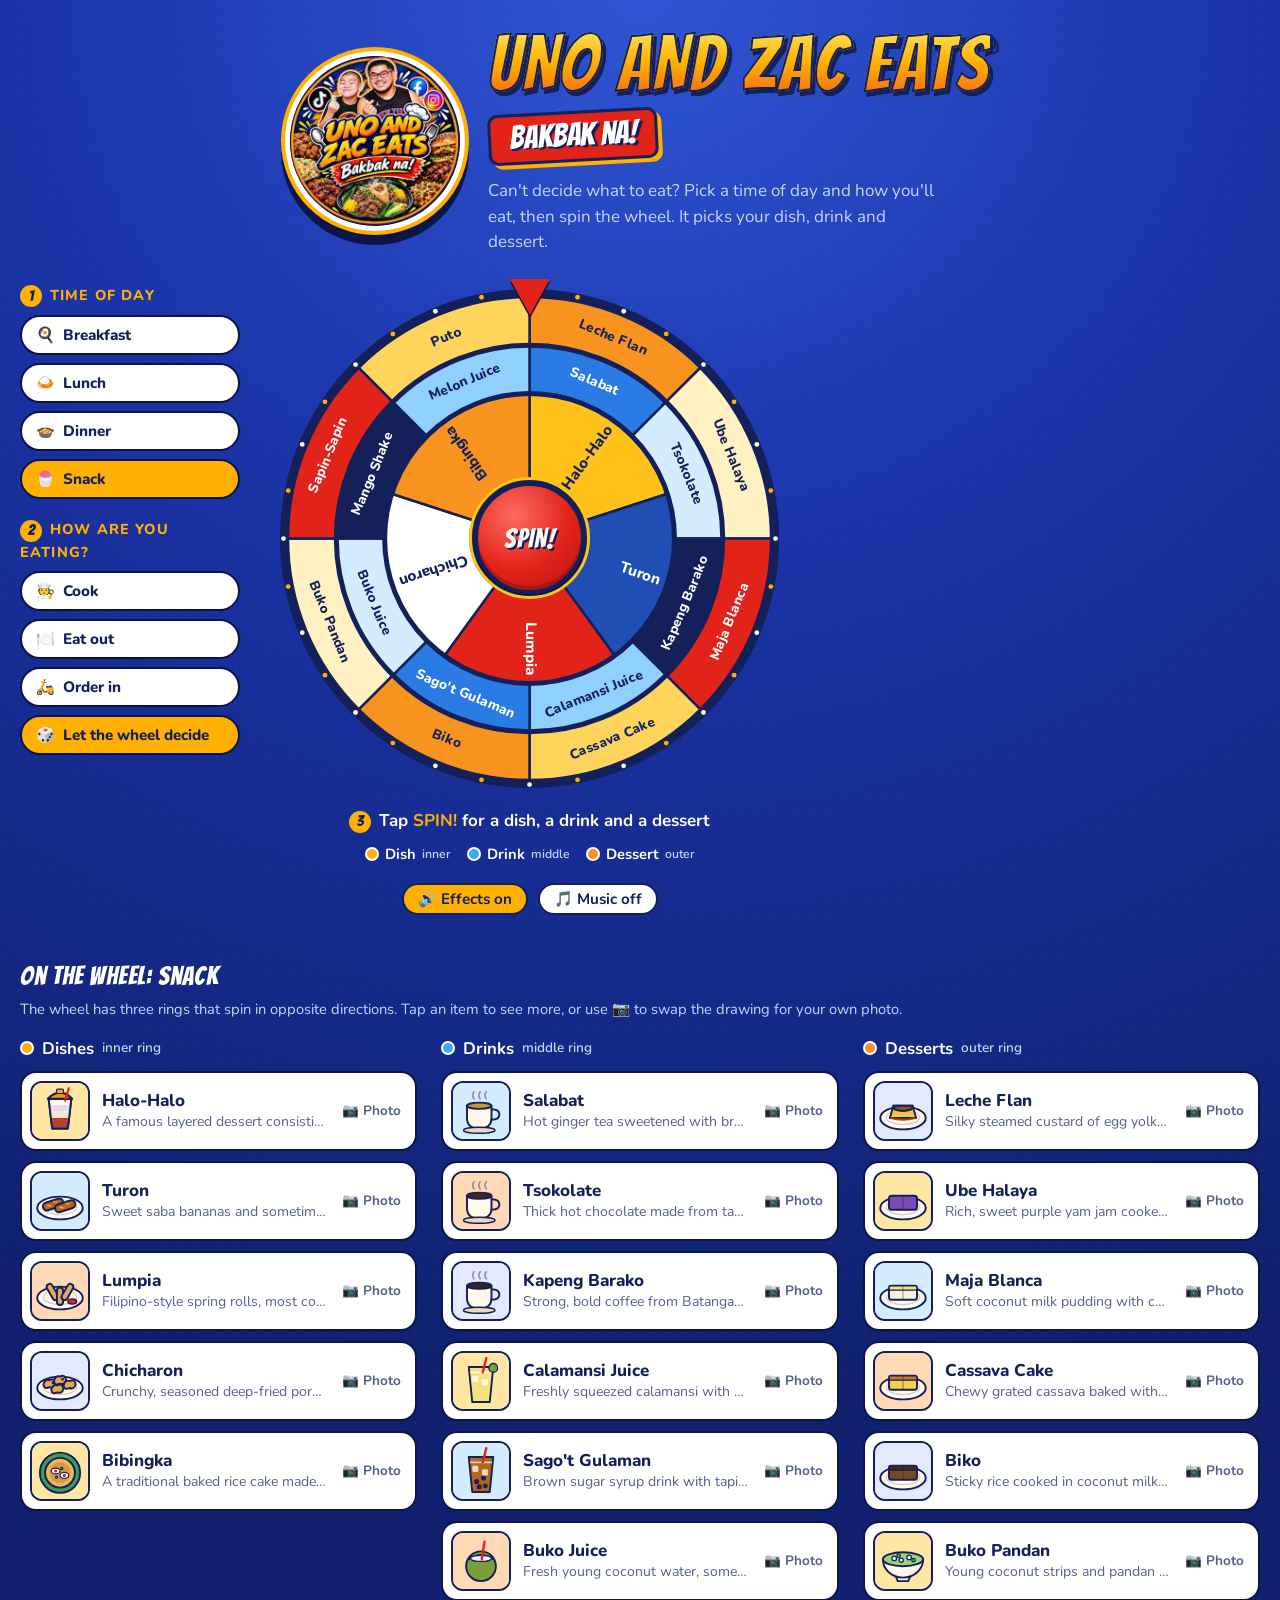
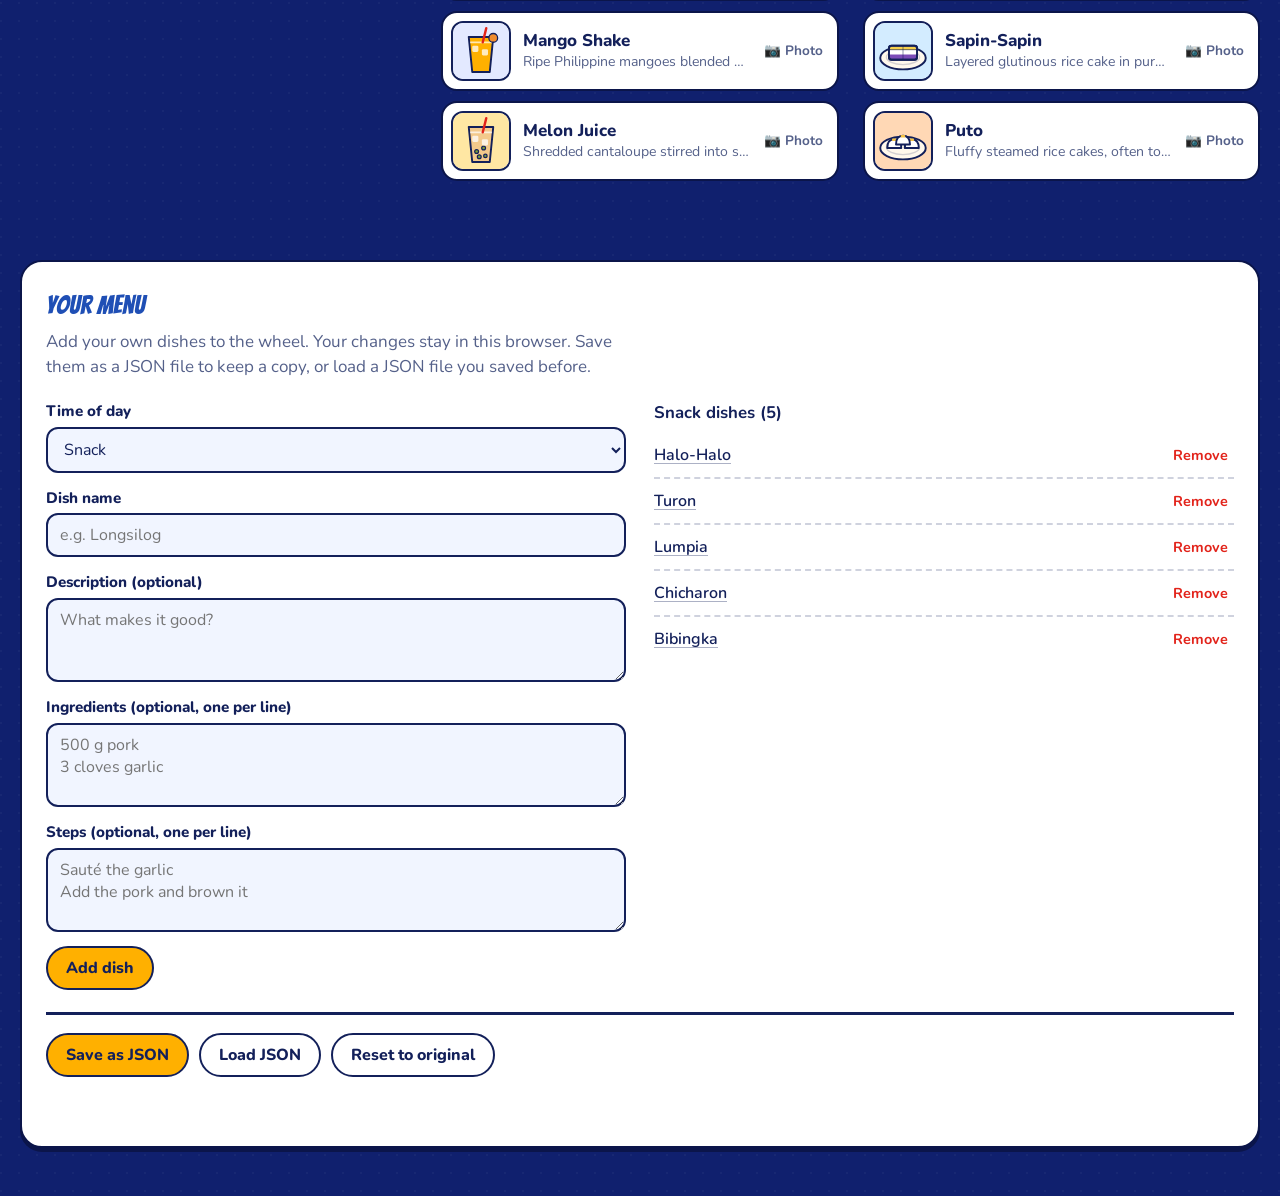
==== commit d946381c: "Add website files" ====
--- a/index.html
+++ b/index.html
@@ -66,6 +66,7 @@
     line-height: 1.5;
   }
   main {
+    overflow-x: clip;
     max-width: 1440px;
     margin: 0 auto;
     padding: 28px 20px 48px;
@@ -337,6 +338,10 @@
   @keyframes whirl { to { transform: rotate(360deg); } }
   @keyframes landpop { 0% { transform: scale(.6); } 100% { transform: scale(1); } }
   .confetti { position: absolute; inset: 0; width: 100%; height: 100%; pointer-events: none; z-index: 3; }
+  /* Lightning layer reaches a little past the rim so bolts can strike in from outside */
+  .lightning { position: absolute; inset: -7%; width: 114%; height: 114%; pointer-events: none; z-index: 1; }
+  #wheel { transition: filter .08s ease; }
+  #wheel.flash { filter: brightness(1.22) saturate(1.15); }
 
   .step {
     display: inline-grid; place-items: center;
@@ -599,6 +604,58 @@
   .result h2 { overflow-wrap: anywhere; }
   @media (pointer: coarse) { .dish-list .dish-name { min-height: 40px; } }
 
+  /* The result card now only appears in the pop-up; on the page it stays hidden as the pop-up's source */
+  .result-col > .result { display: none; }
+  .result-col .history { margin-top: 0; }
+
+  /* Result pop-up after each spin */
+  .result-pop {
+    width: min(520px, calc(100% - 28px));
+    max-height: calc(100svh - 40px);
+    overflow: auto;
+    padding: 0;
+    border: 3px solid #0B154A;
+    border-radius: 24px;
+    background: #FFFFFF;
+    color: #13205A;
+    box-shadow: 0 8px 0 #0B154A, 0 0 0 6px var(--mango), 0 24px 60px rgba(0, 0, 0, .45);
+  }
+  .result-pop[open] { animation: popIn .5s cubic-bezier(.2, 1.5, .4, 1); }
+  .result-pop::backdrop { background: rgba(7, 15, 58, .62); backdrop-filter: blur(3px); }
+  @keyframes popIn { from { opacity: 0; transform: scale(.7) rotate(-3deg); } to { opacity: 1; transform: none; } }
+  .pop-ribbon {
+    background: var(--chili);
+    color: #FFFFFF;
+    text-align: center;
+    padding: 12px 52px;
+    font: 400 clamp(1.15rem, 4.5vw, 1.5rem) "Bangers", "Arial Black", sans-serif;
+    letter-spacing: .04em;
+    text-shadow: 2px 2px 0 #13205A;
+    border-bottom: 3px solid #0B154A;
+  }
+  .pop-close {
+    position: absolute; top: 8px; right: 10px;
+    width: 40px; height: 40px;
+    border-radius: 50%;
+    border: 2px solid #FFFFFF;
+    background: rgba(255, 255, 255, .15);
+    color: #FFFFFF;
+    font-size: 1.1rem;
+    cursor: pointer;
+  }
+  .pop-close:focus-visible { outline: 3px solid var(--mango); outline-offset: 2px; }
+  .pop-body { padding: 20px 22px 6px; }
+  .pop-body .result { border: 0; box-shadow: none; padding: 0; min-height: 0; background: none; }
+  .pop-body .result-art { width: 120px; height: 120px; }
+  .pop-body .again-btn { display: none; }
+  .pop-actions { display: flex; flex-wrap: wrap; gap: 10px; padding: 14px 22px 22px; }
+  .pop-actions .btn { flex: 1 1 160px; min-height: 46px; }
+  @media (max-width: 520px) {
+    .pop-body .result { flex-direction: column; align-items: flex-start; }
+    .pop-body .result-art { width: 96px; height: 96px; }
+  }
+  @media (prefers-reduced-motion: reduce) { .result-pop[open] { animation: none; } }
+
   /* Text that sits directly on the blue page */
   .intro, .menu-hint, .history, .ring-where, #menuStatus { color: var(--on-bg-muted); }
   .group-label { color: var(--mango); }
@@ -643,6 +700,7 @@
       <div class="wheel-wrap">
         <div class="pointer" aria-hidden="true"></div>
         <canvas id="wheel" role="img" aria-label="Food roulette wheel"></canvas>
+        <canvas class="lightning" id="lightning" aria-hidden="true"></canvas>
         <canvas class="confetti" id="confetti" aria-hidden="true"></canvas>
         <button class="spin" id="spin" type="button" aria-label="Spin the wheel"><span class="spin-label" id="spinLabel">SPIN!</span></button>
       </div>
@@ -748,6 +806,16 @@
     <p class="status" id="status" role="status"></p>
   </section>
 </main>
+
+<dialog class="result-pop" id="resultPop" aria-labelledby="popTitle">
+  <div class="pop-ribbon"><span id="popTitle">🎉 Bakbak na! Here’s your pick</span></div>
+  <button class="pop-close" id="popClose" type="button" aria-label="Close">✕</button>
+  <div class="pop-body" id="popBody"></div>
+  <div class="pop-actions">
+    <button class="btn" id="popAgain" type="button">🎡 Spin again</button>
+    <button class="btn quiet" id="popDetails" type="button">See details</button>
+  </div>
+</dialog>
 
 <script>
 const DEFAULT_DATA = {
@@ -1928,6 +1996,7 @@
   const t0 = performance.now();
   playWhoosh();
   duckMusic(true);
+  startLightning();
 
   function frame(now) {
     let allDone = true;
@@ -1938,6 +2007,7 @@
       return from + (targets[k] - from) * easeOutQuart(t);
     });
     [rotation, rotDrink, rotDessert] = rots;
+    lightning.progress = Math.min(1, (now - t0) / durations[0]);
     draw();
 
     // Click whenever any ring passes a wedge edge (rate-capped)
@@ -1951,6 +2021,7 @@
     if (!allDone) requestAnimationFrame(frame);
     else {
       winners = { dish: picks[0], drink: picks[1], dessert: picks[2] };
+      stopLightning();
       draw();
       burstConfetti();
       ringPicks = {
@@ -2069,6 +2140,8 @@
   void spinBtn.offsetWidth;
   spinBtn.classList.add("landed");
   againBtn.hidden = false;
+  // Let the landing strike and confetti play, then show the result pop-up
+  setTimeout(openResultPopup, reduceMotion ? 150 : 900);
   mealsEl.querySelectorAll(".meal").forEach(b => b.disabled = false);
   dishList.querySelectorAll(".remove").forEach(b => b.disabled = false);
   [modesEl, placesEl, jbCatsEl].forEach(el => el.querySelectorAll(".meal").forEach(b => b.disabled = false));
@@ -2119,6 +2192,180 @@
     requestAnimationFrame(step);
   })(t0);
 }
+
+// ---------- Lightning while the wheel spins ----------
+const lightningCanvas = document.getElementById("lightning");
+const lightning = { active: false, bolts: [], next: 0, progress: 0, raf: 0, finale: false };
+
+// Jagged line between two points by repeatedly nudging midpoints sideways
+function boltPoints(x1, y1, x2, y2, rough) {
+  let pts = [[x1, y1], [x2, y2]];
+  let disp = rough;
+  while (disp > 1.5) {
+    const out = [pts[0]];
+    for (let i = 1; i < pts.length; i++) {
+      const [ax, ay] = pts[i - 1], [bx, by] = pts[i];
+      const dx = bx - ax, dy = by - ay, len = Math.hypot(dx, dy) || 1;
+      const off = (Math.random() - 0.5) * disp;
+      out.push([(ax + bx) / 2 - dy / len * off, (ay + by) / 2 + dx / len * off], pts[i]);
+    }
+    pts = out;
+    disp /= 2;
+  }
+  return pts;
+}
+
+function makeBolt(W, finale) {
+  const c = W / 2;
+  const R = (W / 1.14) / 2 - 8;            // wheel radius inside the larger lightning canvas
+  const a = finale ? -Math.PI / 2 : Math.random() * Math.PI * 2;
+  const paths = [];
+  if (finale || Math.random() < 0.6) {
+    // Strike from outside the rim into the outer ring
+    const a2 = a + (Math.random() - 0.5) * 0.25;
+    const r1 = R * (1.13 + Math.random() * 0.03), r2 = R * (finale ? 0.62 : 0.78 + Math.random() * 0.08);
+    paths.push(boltPoints(c + Math.cos(a) * r1, c + Math.sin(a) * r1, c + Math.cos(a2) * r2, c + Math.sin(a2) * r2, R * 0.16));
+    // A couple of forks
+    const main = paths[0];
+    for (let k = 0; k < (finale ? 3 : 1 + Math.floor(Math.random() * 2)); k++) {
+      const [sx, sy] = main[Math.floor(main.length * (0.3 + Math.random() * 0.4))];
+      const fa = a + (Math.random() - 0.5) * 1.2, fl = R * (0.12 + Math.random() * 0.12);
+      paths.push(boltPoints(sx, sy, sx - Math.cos(fa) * fl * (Math.random() < .5 ? -1 : 1), sy - Math.sin(fa) * fl, R * 0.06));
+    }
+  } else {
+    // Crackle that crawls along the rim
+    const span = 0.35 + Math.random() * 0.35, steps = 6;
+    let prev = null;
+    const pts = [];
+    for (let k = 0; k <= steps; k++) {
+      const t = a + span * k / steps, r = R * (1.01 + (Math.random() - 0.5) * 0.05);
+      const p = [c + Math.cos(t) * r, c + Math.sin(t) * r];
+      if (prev) pts.push(...boltPoints(prev[0], prev[1], p[0], p[1], R * 0.05).slice(1)); else pts.push(p);
+      prev = p;
+    }
+    paths.push(pts);
+  }
+  return { paths, born: performance.now(), life: finale ? 520 : 200 + Math.random() * 160, hue: Math.random() < 0.65 ? "#FFE45C" : "#9FD8FF", width: finale ? 1.6 : 1 };
+}
+
+function playZap(big) {
+  const ac = getAudio(); if (!ac) return;
+  const t = ac.currentTime, len = big ? 0.35 : 0.12;
+  const buf = ac.createBuffer(1, Math.floor(ac.sampleRate * len), ac.sampleRate);
+  const d = buf.getChannelData(0);
+  for (let i = 0; i < d.length; i++) d[i] = (Math.random() * 2 - 1) * Math.pow(1 - i / d.length, 2) * (Math.random() < 0.3 ? 1 : 0.35);
+  const src = ac.createBufferSource(); src.buffer = buf;
+  const f = ac.createBiquadFilter(); f.type = "highpass"; f.frequency.value = big ? 900 : 2500;
+  const g = ac.createGain(); g.gain.value = big ? 0.22 : 0.07;
+  src.connect(f).connect(g).connect(ac.destination);
+  src.start(t);
+}
+
+function flashWheel() {
+  canvas.classList.add("flash");
+  setTimeout(() => canvas.classList.remove("flash"), 90);
+}
+
+function lightningLoop(now) {
+  const cv = lightningCanvas;
+  const W = cv.getBoundingClientRect().width;
+  const ctx2 = cv.getContext("2d");
+  const dpr = window.devicePixelRatio || 1;
+  if (cv.width !== Math.round(W * dpr)) { cv.width = Math.round(W * dpr); cv.height = Math.round(W * dpr); }
+  ctx2.setTransform(dpr, 0, 0, dpr, 0, 0);
+  ctx2.clearRect(0, 0, W, W);
+
+  // New bolts come fast while the wheel is quick and thin out as it slows (capped at a few per second)
+  if (lightning.active && now >= lightning.next) {
+    lightning.bolts.push(makeBolt(W, false));
+    if (Math.random() < 0.35) { flashWheel(); playZap(false); }
+    const p = lightning.progress;
+    lightning.next = now + 140 + p * 420 + Math.random() * 180;
+  }
+
+  lightning.bolts = lightning.bolts.filter(b => now - b.born < b.life);
+  ctx2.lineCap = "round";
+  ctx2.lineJoin = "round";
+  lightning.bolts.forEach(b => {
+    const k = 1 - (now - b.born) / b.life;
+    const flicker = Math.random() < 0.15 ? 0.4 : 1;
+    b.paths.forEach((pts, pi) => {
+      const draw = (width, color, blur) => {
+        ctx2.beginPath();
+        pts.forEach(([x, y], i) => i ? ctx2.lineTo(x, y) : ctx2.moveTo(x, y));
+        ctx2.lineWidth = width * b.width * (pi ? 0.6 : 1);
+        ctx2.strokeStyle = color;
+        ctx2.shadowColor = b.hue;
+        ctx2.shadowBlur = blur;
+        ctx2.stroke();
+      };
+      ctx2.globalAlpha = k * flicker;
+      draw(7, b.hue + "55", 22);
+      draw(3, b.hue, 12);
+      draw(1.4, "#FFFFFF", 4);
+    });
+  });
+  ctx2.globalAlpha = 1;
+  ctx2.shadowBlur = 0;
+
+  if (lightning.active || lightning.bolts.length) lightning.raf = requestAnimationFrame(lightningLoop);
+  else ctx2.clearRect(0, 0, W, W);
+}
+
+function startLightning() {
+  if (reduceMotion) return;
+  lightning.active = true;
+  lightning.progress = 0;
+  lightning.next = performance.now() + 60;
+  cancelAnimationFrame(lightning.raf);
+  lightning.raf = requestAnimationFrame(lightningLoop);
+}
+
+// One big strike onto the pointer when the wheel lands
+function stopLightning() {
+  if (reduceMotion || !lightning.active) return;
+  lightning.active = false;
+  const W = lightningCanvas.getBoundingClientRect().width;
+  lightning.bolts.push(makeBolt(W, true));
+  flashWheel();
+  playZap(true);
+  cancelAnimationFrame(lightning.raf);
+  lightning.raf = requestAnimationFrame(lightningLoop);
+}
+
+// ---------- Result pop-up ----------
+const resultPop = document.getElementById("resultPop");
+const popBody = document.getElementById("popBody");
+function openResultPopup() {
+  if (spinning || resultEl.classList.contains("empty")) return;
+  // Copy the result card into the pop-up (without ids so nothing is duplicated)
+  const copy = resultEl.cloneNode(true);
+  copy.removeAttribute("aria-live");
+  copy.classList.remove("pop");
+  copy.querySelectorAll("[id]").forEach(el => el.removeAttribute("id"));
+  copy.removeAttribute("id");
+  const h = copy.querySelector("h2");
+  if (h) h.setAttribute("aria-live", "polite");
+  popBody.innerHTML = "";
+  popBody.appendChild(copy);
+  try { resultPop.showModal(); } catch (e) { resultPop.setAttribute("open", ""); }
+  document.getElementById("popAgain").focus();
+}
+function closeResultPopup() {
+  if (resultPop.open) resultPop.close();
+}
+document.getElementById("popClose").addEventListener("click", closeResultPopup);
+document.getElementById("popAgain").addEventListener("click", () => {
+  closeResultPopup();
+  againBtn.click();
+});
+document.getElementById("popDetails").addEventListener("click", () => {
+  closeResultPopup();
+  const target = recipeEl.hidden ? canvas : recipeEl;
+  target.scrollIntoView({ behavior: reduceMotion ? "auto" : "smooth", block: recipeEl.hidden ? "center" : "start" });
+});
+// Tap outside the card to close
+resultPop.addEventListener("click", e => { if (e.target === resultPop) closeResultPopup(); });
 
 // ---------- Recipe panel ----------
 const recipeEl = document.getElementById("recipe");
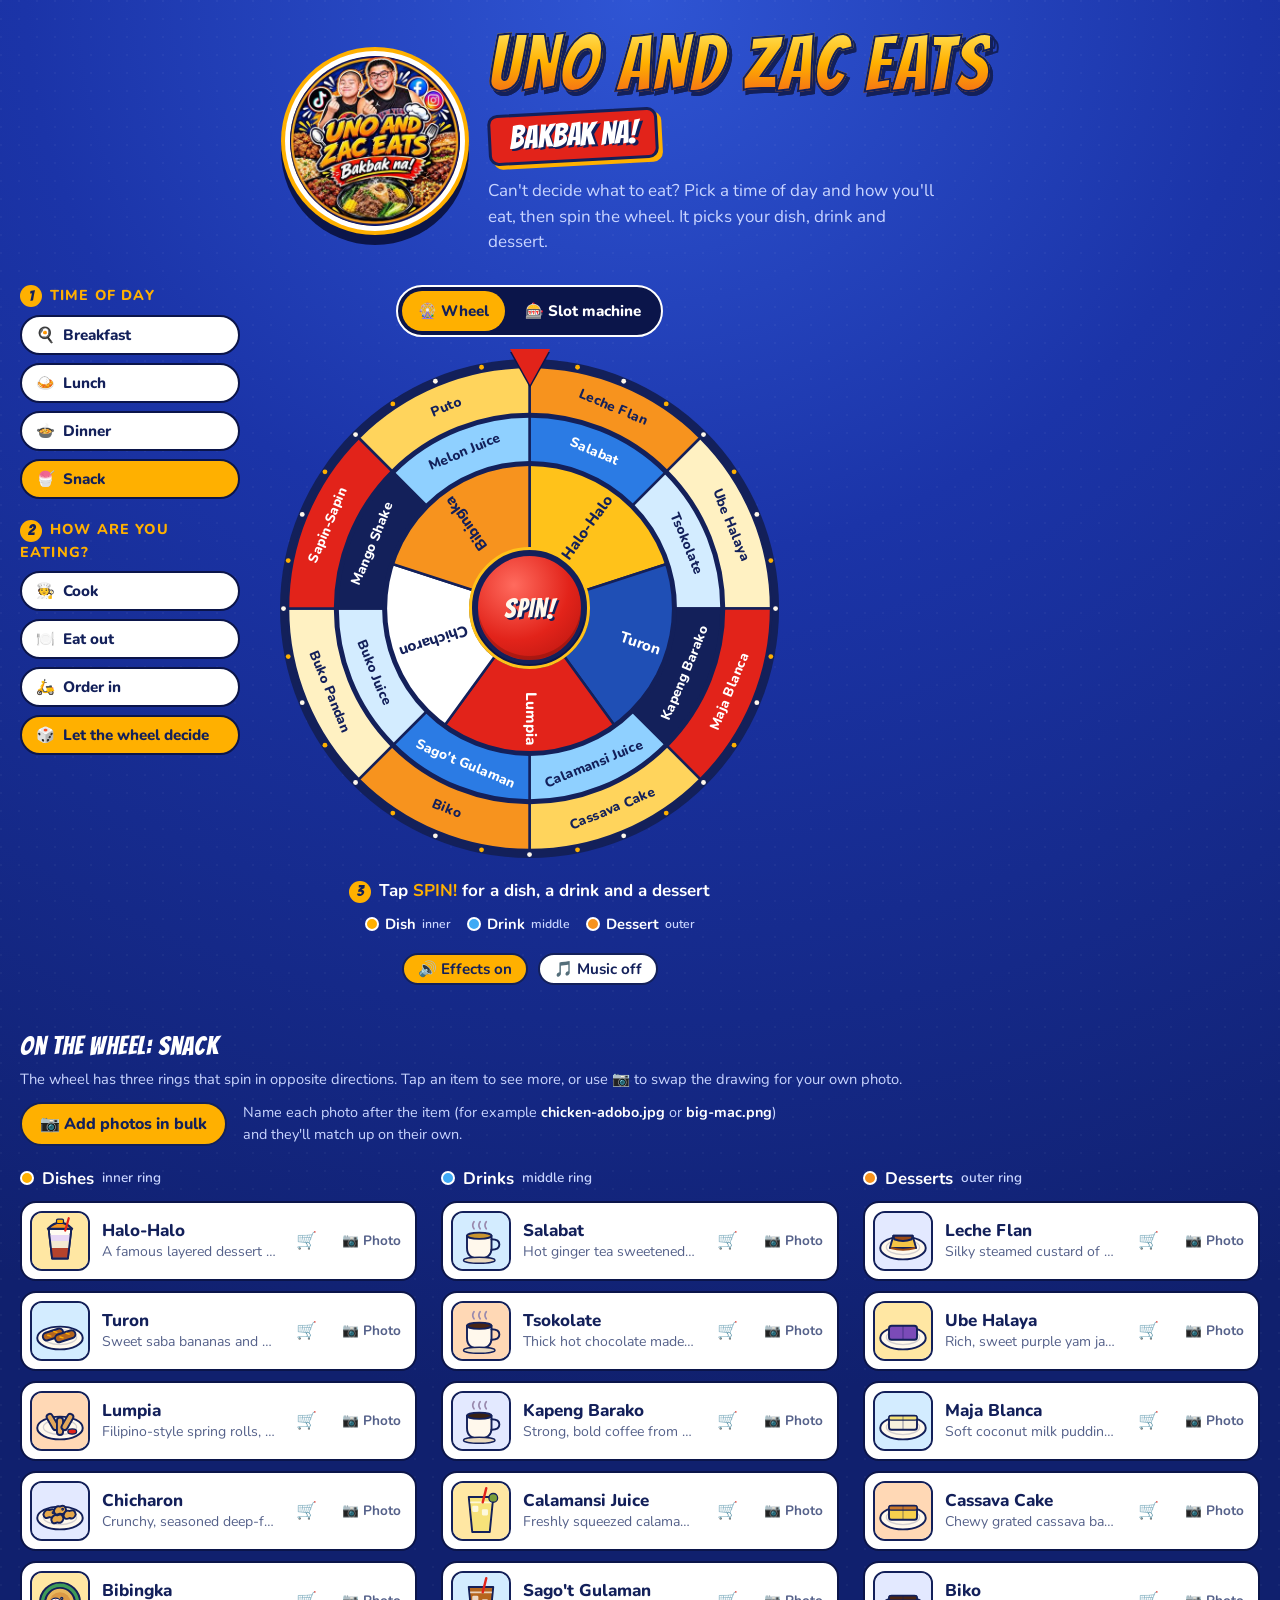
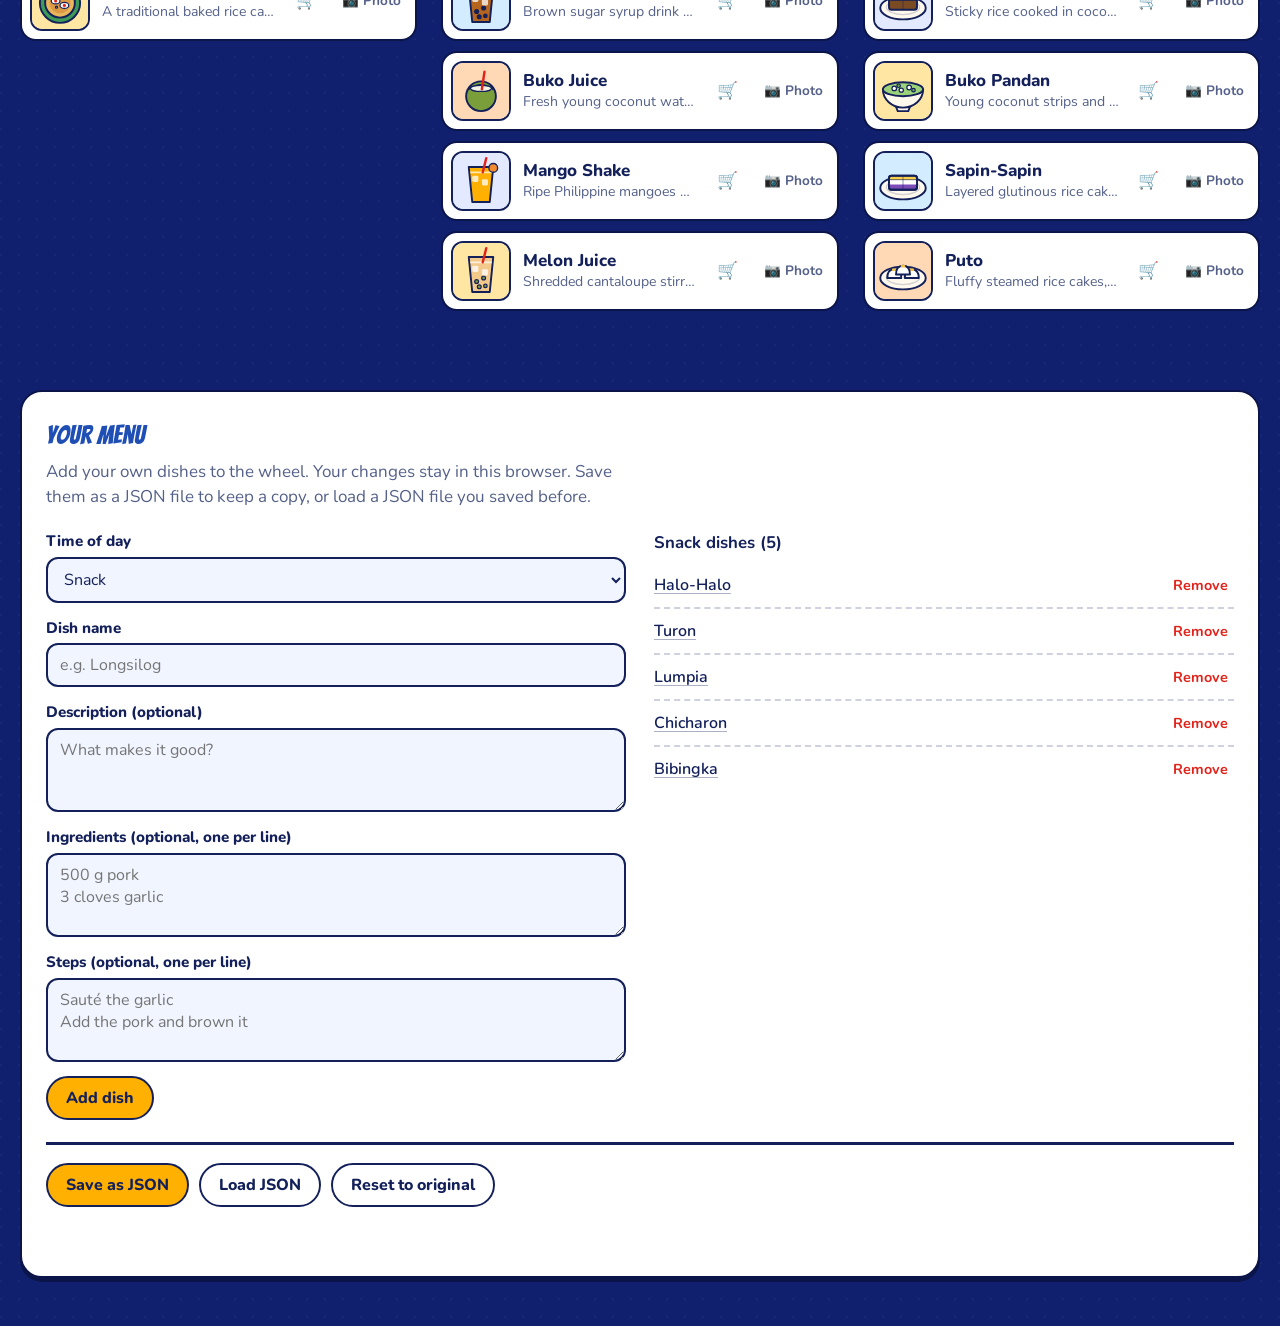
==== commit e1dade7f: "Add website files" ====
--- a/index.html
+++ b/index.html
@@ -137,6 +137,8 @@
   .plan-actions { display: flex; flex-wrap: wrap; gap: 10px; margin-top: 4px; }
   a.btn { text-decoration: none; display: inline-block; }
   .plan p { margin: 0 0 14px; max-width: 62ch; }
+  .plan-links .plan-actions + .plan-actions { margin-top: 10px; }
+  .plan p.plan-links-label { margin: 16px 0 8px; font-weight: 800; font-size: .85rem; text-transform: uppercase; letter-spacing: .06em; color: var(--muted); }
   .price {
     display: inline-block;
     margin: 12px 0 0;
@@ -608,6 +610,234 @@
   .result-col > .result { display: none; }
   .result-col .history { margin-top: 0; }
 
+  /* ---------- Game style switch ---------- */
+  .game-switch {
+    display: flex; width: fit-content; margin: 0 auto 18px;
+    background: #0B154A; border: 2px solid #FFFFFF; border-radius: 999px; padding: 4px; gap: 4px;
+  }
+  .gs-btn {
+    font: 800 .95rem "Nunito", system-ui, sans-serif;
+    border: 0; border-radius: 999px; padding: 8px 16px; min-height: 40px;
+    background: transparent; color: #FFFFFF; cursor: pointer;
+  }
+  .gs-btn[aria-checked="true"] { background: var(--mango); color: #13205A; }
+  .gs-btn:focus-visible { outline: 3px solid var(--mango); outline-offset: 2px; }
+  .gs-btn:disabled { opacity: .55; cursor: not-allowed; }
+
+  /* ---------- Slot machine ---------- */
+  .slot-wrap { position: relative; width: min(540px, 100%); margin: 0 auto; padding-right: 34px; }
+  .slot-machine {
+    position: relative;
+    background: linear-gradient(180deg, #F2362C 0%, #E2231A 45%, #B3140E 100%);
+    border: 3px solid #0B154A;
+    border-radius: 28px 28px 18px 18px;
+    box-shadow: 0 0 0 5px var(--mango), 0 10px 0 5px #0B154A;
+    padding: 0 16px 18px;
+  }
+  .slot-marquee {
+    display: flex; align-items: center; justify-content: center; gap: 10px;
+    margin: 0 -16px 14px; padding: 12px 10px 10px;
+    background: #13205A; border-radius: 25px 25px 0 0; border-bottom: 3px solid var(--mango);
+  }
+  .slot-title {
+    font: 400 clamp(1.4rem, 4vw, 2rem) "Bangers", "Arial Black", sans-serif; letter-spacing: .05em;
+    background: linear-gradient(180deg, #FFE45C, #FFB000 55%, #F2611B);
+    -webkit-background-clip: text; background-clip: text; -webkit-text-fill-color: transparent;
+    filter: drop-shadow(2px 2px 0 #050A26);
+  }
+  .bulbs {
+    flex: 1; max-width: 120px; height: 12px;
+    background: radial-gradient(circle, #FFE45C 0 3.5px, transparent 4px) 0 50% / 16px 12px repeat-x;
+    animation: chase 1.2s steps(2) infinite;
+  }
+  .slot-wrap.running .bulbs { animation-duration: .3s; }
+  @keyframes chase { 50% { filter: brightness(.45); } }
+  .slot-window {
+    position: relative;
+    display: grid; grid-template-columns: repeat(3, minmax(0, 1fr)); gap: 8px;
+    background: #0B154A; border: 3px solid #0B154A; border-radius: 16px; padding: 8px;
+  }
+  .reel-col { min-width: 0; text-align: center; }
+  .reel-label {
+    display: block; margin-bottom: 6px;
+    font: 400 1.05rem "Bangers", "Arial Black", sans-serif; letter-spacing: .06em; color: var(--mango);
+  }
+  .reel {
+    --cell: 96px;
+    position: relative; height: calc(var(--cell) * 3); overflow: hidden;
+    background: #FFFFFF; border-radius: 10px;
+  }
+  /* Soft shading at the top and bottom of each reel, like a curved drum */
+  .reel::after {
+    content: ""; position: absolute; inset: 0; pointer-events: none;
+    background: linear-gradient(180deg, rgba(11,21,74,.55) 0%, rgba(11,21,74,0) 30%, rgba(11,21,74,0) 70%, rgba(11,21,74,.55) 100%);
+  }
+  .strip { position: absolute; left: 0; right: 0; top: 0; will-change: transform; }
+  .cell {
+    height: var(--cell); display: flex; flex-direction: column; align-items: center; justify-content: center; gap: 4px;
+    padding: 4px 6px; border-bottom: 1px dashed rgba(19,32,90,.18); color: #13205A;
+  }
+  .cell .thumb { width: 52px; height: 52px; border-radius: 10px; }
+  .cell .cell-name {
+    font-weight: 800; font-size: .8rem; line-height: 1.1; max-width: 100%;
+    display: -webkit-box; -webkit-line-clamp: 2; -webkit-box-orient: vertical; overflow: hidden;
+  }
+  .reel.blur .strip { filter: blur(1.4px); }
+  /* After landing: dim the rows above and below, and light up the payline */
+  .reel.won::after {
+    background: linear-gradient(180deg, rgba(11,21,74,.62) 0%, rgba(11,21,74,.5) 33.3%, transparent 33.4%, transparent 66.6%, rgba(11,21,74,.5) 66.7%, rgba(11,21,74,.62) 100%);
+  }
+  .slot-window.landed .payline {
+    border-width: 4px; border-color: #FFE45C;
+    background: rgba(255,228,92,.14);
+    box-shadow: 0 0 18px 2px rgba(255,228,92,.75);
+    animation: paylineGlow 1s ease-in-out 3;
+  }
+  @keyframes paylineGlow { 50% { box-shadow: 0 0 28px 6px rgba(255,228,92,.95); } }
+  .payline {
+    position: absolute; left: 0; right: 0; pointer-events: none;
+    border-top: 3px solid var(--mango); border-bottom: 3px solid var(--mango);
+  }
+  .payline::before, .payline::after {
+    content: ""; position: absolute; top: 50%; transform: translateY(-50%);
+    border: 10px solid transparent;
+  }
+  .payline::before { left: -3px; border-left: 14px solid var(--mango); }
+  .payline::after { right: -3px; border-right: 14px solid var(--mango); }
+  .slot-window .confetti { inset: -10%; width: 120%; height: 120%; }
+  .slot-spin {
+    display: block; width: 100%; margin-top: 16px; min-height: 56px;
+    font: 400 1.8rem "Bangers", "Arial Black", sans-serif; letter-spacing: .06em;
+    color: #13205A; text-shadow: 1px 1px 0 #FFFFFF;
+    background: linear-gradient(180deg, #FFE45C, #FFB000 60%, #F7931E);
+    border: 3px solid #0B154A; border-radius: 16px; box-shadow: 0 5px 0 #0B154A; cursor: pointer;
+    animation: breathe 1.8s ease-in-out infinite;
+  }
+  .slot-spin:active:not(:disabled) { transform: translateY(4px); box-shadow: 0 1px 0 #0B154A; }
+  .slot-spin:disabled { animation: none; filter: saturate(.6); cursor: wait; }
+  .slot-spin:focus-visible { outline: 3px solid #FFFFFF; outline-offset: 3px; }
+  .lever {
+    position: absolute; right: 0; top: 70px; width: 34px; height: 170px;
+    background: none; border: 0; padding: 0; cursor: pointer;
+    transform-origin: 50% 100%;
+  }
+  .lever-stick {
+    position: absolute; left: 50%; bottom: 0; width: 10px; height: 140px; margin-left: -5px;
+    background: linear-gradient(90deg, #C9D5FF, #FFFFFF, #8EA0D8); border: 2px solid #0B154A; border-radius: 6px;
+    transform-origin: 50% 100%; transition: transform .25s ease;
+  }
+  .lever-ball {
+    position: absolute; left: 50%; top: 0; width: 32px; height: 32px; margin-left: -16px;
+    background: radial-gradient(circle at 35% 30%, #FF7A6E, #E2231A 60%, #9E120C);
+    border: 2px solid #0B154A; border-radius: 50%; transition: transform .25s ease;
+  }
+  .lever.pulled .lever-stick { transform: scaleY(-.55); }
+  .lever.pulled .lever-ball { transform: translateY(196px); }
+  .lever:focus-visible { outline: 3px solid var(--mango); outline-offset: 4px; border-radius: 8px; }
+  .lever:disabled { cursor: wait; }
+  @media (max-width: 700px) {
+    .reel { --cell: 78px; }
+    .cell .thumb { width: 40px; height: 40px; }
+    .cell .cell-name { font-size: .72rem; }
+    .slot-machine { padding: 0 10px 14px; }
+    .slot-marquee { margin: 0 -10px 10px; }
+    .lever { top: 60px; height: 140px; }
+    .lever-stick { height: 112px; }
+    .lever.pulled .lever-ball { transform: translateY(160px); }
+  }
+  @media (orientation: landscape) and (max-height: 520px) {
+    .reel { --cell: 62px; }
+    .cell .thumb { width: 32px; height: 32px; }
+    .slot-marquee { padding: 6px; margin-bottom: 8px; }
+    .slot-spin { min-height: 44px; font-size: 1.4rem; margin-top: 10px; }
+    .slot-wrap { width: min(440px, 100%); }
+  }
+  @media (prefers-reduced-motion: reduce) { .bulbs, .slot-spin, .slot-window.landed .payline { animation: none; } .lever-stick, .lever-ball { transition: none; } }
+
+  /* ---------- Bulk photos ---------- */
+  .bulk-row { display: flex; flex-wrap: wrap; align-items: center; gap: 10px 16px; margin: 0 0 16px; }
+  .bulk-tip { color: var(--on-bg-muted); font-size: .9rem; max-width: 60ch; }
+  .bulk-tip em { color: var(--on-bg); font-style: normal; font-weight: 700; }
+  .bulk-summary { margin: 0 0 12px; font-weight: 700; }
+  .bulk-list { list-style: none; margin: 0; padding: 0; }
+  .bulk-item {
+    display: grid; grid-template-columns: 56px minmax(0, 1fr); gap: 4px 12px; align-items: center;
+    padding: 10px 0; border-bottom: 2px dashed rgba(19,32,90,.15);
+  }
+  .bulk-item img { width: 56px; height: 56px; object-fit: cover; border-radius: 10px; border: 2px solid #13205A; grid-row: span 2; }
+  .bulk-file { font-size: .85rem; color: var(--muted); overflow-wrap: anywhere; }
+  .bulk-item select {
+    font: 600 .95rem "Nunito", system-ui, sans-serif; color: #13205A;
+    background: var(--field); border: 2px solid #13205A; border-radius: 10px; padding: 6px 8px; width: 100%; min-height: 40px;
+  }
+  .bulk-item.unmatched select { border-color: var(--chili); }
+
+  /* ---------- Cart ---------- */
+  .cart-add { background: var(--chili); color: #FFFFFF; }
+  .cart-add:disabled { background: #2E8B57; color: #FFFFFF; opacity: 1; cursor: default; }
+  .cart-fab {
+    position: fixed; z-index: 50;
+    right: calc(16px + env(safe-area-inset-right, 0px));
+    bottom: calc(16px + env(safe-area-inset-bottom, 0px));
+    display: inline-flex; align-items: center; gap: 8px;
+    min-height: 54px; padding: 0 18px 0 16px;
+    font: 800 1.05rem "Nunito", system-ui, sans-serif;
+    color: #13205A; background: var(--mango);
+    border: 3px solid #0B154A; border-radius: 999px;
+    box-shadow: 0 5px 0 #0B154A, 0 10px 24px rgba(0,0,0,.35);
+    cursor: pointer;
+  }
+  .cart-fab:focus-visible { outline: 3px solid #FFFFFF; outline-offset: 3px; }
+  .cart-fab.bump { animation: landpop .5s cubic-bezier(.2,1.8,.4,1); }
+  .cart-count {
+    display: inline-grid; place-items: center; min-width: 28px; height: 28px; padding: 0 6px;
+    background: var(--chili); color: #FFFFFF; border-radius: 999px; font-size: .95rem;
+  }
+  .toast {
+    position: fixed; z-index: 60; left: 50%; transform: translateX(-50%);
+    bottom: calc(84px + env(safe-area-inset-bottom, 0px));
+    background: #13205A; color: #FFFFFF; font-weight: 700;
+    padding: 10px 18px; border-radius: 999px; border: 2px solid var(--mango);
+    box-shadow: 0 8px 20px rgba(0,0,0,.35); max-width: calc(100% - 32px); text-align: center;
+  }
+  .cart-group { margin: 0 0 18px; }
+  .cart-group h3 { margin: 0 0 8px; font-size: 1.05rem; display: flex; justify-content: space-between; gap: 10px; }
+  .cart-group h3 small { font-weight: 700; color: var(--muted); }
+  .cart-lines { list-style: none; margin: 0; padding: 0; }
+  .cart-line {
+    display: grid; grid-template-columns: 44px minmax(0, 1fr) auto; gap: 10px; align-items: center;
+    padding: 8px 0; border-bottom: 2px dashed rgba(19,32,90,.15);
+  }
+  .cart-line .thumb { width: 44px; height: 44px; border-radius: 10px; }
+  .cl-name { display: block; font-weight: 800; line-height: 1.2; }
+  .cl-meta { display: block; font-size: .85rem; color: var(--muted); }
+  .qty { display: inline-flex; align-items: center; gap: 4px; }
+  .qty button {
+    width: 36px; height: 36px; border-radius: 50%; border: 2px solid #13205A; background: #FFFFFF;
+    font: 800 1.1rem "Nunito", system-ui, sans-serif; color: #13205A; cursor: pointer;
+  }
+  .qty button:focus-visible { outline: 3px solid var(--mango); outline-offset: 1px; }
+  .qty output { min-width: 22px; text-align: center; font-weight: 800; }
+  .cart-total { display: flex; justify-content: space-between; font-weight: 800; font-size: 1.1rem; padding-top: 6px; }
+  .cart-note { font-size: .88rem; color: var(--muted); margin: 6px 0 0; }
+  .cart-empty { text-align: center; padding: 10px 0 4px; }
+  .summary-sheet { background: #FFF8E6; border: 2px dashed #13205A; border-radius: 14px; padding: 14px 16px; }
+  .summary-sheet h3 { margin: 0 0 4px; font-size: 1rem; }
+  .summary-sheet ul { margin: 0 0 12px; padding-left: 0; list-style: none; }
+  .summary-sheet li { display: flex; justify-content: space-between; gap: 12px; padding: 3px 0; }
+  .summary-sheet li span:last-child { white-space: nowrap; text-align: right; }
+  .summary-sheet .sub span:last-child { text-align: right; }
+  .summary-sheet .sub { gap: 12px; }
+  .summary-sheet .sub { display: flex; justify-content: space-between; font-weight: 800; border-top: 1px solid rgba(19,32,90,.2); padding-top: 4px; margin-bottom: 14px; }
+  .summary-links { display: flex; flex-wrap: wrap; gap: 8px; margin-top: 14px; }
+  .summary-links a { font-size: .9rem; padding: 7px 14px; }
+  .cart-mini {
+    flex: none; min-width: 44px; min-height: 44px;
+    background: none; border: 0; border-radius: 8px; cursor: pointer; font-size: 1.05rem;
+  }
+  .cart-mini:focus-visible { outline: 3px solid var(--chili); outline-offset: 2px; }
+  @media (max-width: 520px) { .cart-fab-label { display: none; } }
+
   /* Result pop-up after each spin */
   .result-pop {
     width: min(520px, calc(100% - 28px));
@@ -697,6 +927,28 @@
     </div>
 
     <div class="wheel-col">
+      <div class="game-switch" role="radiogroup" aria-label="Game style">
+        <button type="button" class="gs-btn" role="radio" data-game="wheel" aria-checked="true">🎡 Wheel</button>
+        <button type="button" class="gs-btn" role="radio" data-game="slots" aria-checked="false">🎰 Slot machine</button>
+      </div>
+      <div class="slot-wrap" id="slotWrap" hidden>
+        <div class="slot-machine">
+          <div class="slot-marquee">
+            <span class="bulbs" aria-hidden="true"></span>
+            <span class="slot-title">Bakbak Slots</span>
+            <span class="bulbs" aria-hidden="true"></span>
+          </div>
+          <div class="slot-window">
+            <div class="reel-col"><span class="reel-label">Dish</span><div class="reel" id="reel0"><div class="strip"></div></div></div>
+            <div class="reel-col"><span class="reel-label">Drink</span><div class="reel" id="reel1"><div class="strip"></div></div></div>
+            <div class="reel-col"><span class="reel-label">Dessert</span><div class="reel" id="reel2"><div class="strip"></div></div></div>
+            <div class="payline" aria-hidden="true"></div>
+            <canvas class="confetti" id="slotConfetti" aria-hidden="true"></canvas>
+          </div>
+          <button class="slot-spin" id="slotSpin" type="button">SPIN!</button>
+        </div>
+        <button class="lever" id="lever" type="button" aria-label="Pull the lever to spin"><span class="lever-stick"></span><span class="lever-ball"></span></button>
+      </div>
       <div class="wheel-wrap">
         <div class="pointer" aria-hidden="true"></div>
         <canvas id="wheel" role="img" aria-label="Food roulette wheel"></canvas>
@@ -704,7 +956,7 @@
         <canvas class="confetti" id="confetti" aria-hidden="true"></canvas>
         <button class="spin" id="spin" type="button" aria-label="Spin the wheel"><span class="spin-label" id="spinLabel">SPIN!</span></button>
       </div>
-      <p class="step-hint"><span class="step" aria-hidden="true">3</span>Tap <strong>SPIN!</strong> for a dish, a drink and a dessert</p>
+      <p class="step-hint"><span class="step" aria-hidden="true">3</span><span id="stepHintText">Tap <strong>SPIN!</strong> for a dish, a drink and a dessert</span></p>
       <ul class="ring-legend" aria-label="What each ring holds">
         <li><span class="ring-dot dish" aria-hidden="true"></span>Dish <small>inner</small></li>
         <li><span class="ring-dot drink" aria-hidden="true"></span>Drink <small>middle</small></li>
@@ -737,6 +989,11 @@
     <div class="menu-col">
       <h2 class="col-title" id="menuTitle">On the wheel</h2>
       <p class="note menu-hint">The wheel has three rings that spin in opposite directions. Tap an item to see more, or use 📷 to swap the drawing for your own photo.</p>
+      <div class="bulk-row">
+        <button class="btn" id="bulkPhotos" type="button">📷 Add photos in bulk</button>
+        <span class="bulk-tip">Name each photo after the item (for example <em>chicken-adobo.jpg</em> or <em>big-mac.png</em>) and they'll match up on their own.</span>
+      </div>
+      <input type="file" id="bulkInput" accept="image/*" multiple class="visually-hidden" tabindex="-1" aria-hidden="true">
       <div class="ring-grid">
         <div class="ring-section">
           <h3 class="ring-title"><span class="ring-dot dish" aria-hidden="true"></span>Dishes <span class="ring-where">inner ring</span></h3>
@@ -812,9 +1069,30 @@
   <button class="pop-close" id="popClose" type="button" aria-label="Close">✕</button>
   <div class="pop-body" id="popBody"></div>
   <div class="pop-actions">
-    <button class="btn" id="popAgain" type="button">🎡 Spin again</button>
+    <button class="btn cart-add" id="popAddCart" type="button">🛒 Add to cart</button>
+    <button class="btn quiet" id="popAgain" type="button">🎡 Spin again</button>
     <button class="btn quiet" id="popDetails" type="button">See details</button>
   </div>
+</dialog>
+
+<dialog class="result-pop bulk-pop" id="bulkPop" aria-labelledby="bulkTitle">
+  <div class="pop-ribbon"><span id="bulkTitle">📷 Match your photos</span></div>
+  <button class="pop-close" id="bulkClose" type="button" aria-label="Close">✕</button>
+  <div class="pop-body" id="bulkBody"></div>
+  <div class="pop-actions">
+    <button class="btn cart-add" id="bulkSave" type="button">Save photos</button>
+    <button class="btn quiet" id="bulkCancel" type="button">Cancel</button>
+  </div>
+</dialog>
+
+<button class="cart-fab" id="cartFab" type="button" hidden aria-label="Open cart">🛒 <span class="cart-fab-label">Cart</span> <span class="cart-count" id="cartCount">0</span></button>
+<div class="toast" id="toast" role="status" aria-live="polite" hidden></div>
+
+<dialog class="result-pop cart-pop" id="cartPop" aria-labelledby="cartTitle">
+  <div class="pop-ribbon"><span id="cartTitle">🛒 Your cart</span></div>
+  <button class="pop-close" id="cartClose" type="button" aria-label="Close">✕</button>
+  <div class="pop-body" id="cartBody"></div>
+  <div class="pop-actions" id="cartActions"></div>
 </dialog>
 
 <script>
@@ -970,6 +1248,40 @@
 function artKind(item) {
   const n = item.name.toLowerCase();
   const has = (...w) => w.some(x => n.includes(x));
+  // KFC items
+  if (has("feast")) return "bucket";
+  if (has("box")) return "chicken-plate";
+  if (has("twister")) return "lumpia";
+  if (has("wicked wings", "wings")) return "grilled-chicken";
+  if (has("popcorn chicken")) return "chicharon";
+  if (has("original recipe chicken", "original tender")) return "fried-chicken";
+  if (n === "chips") return "fries";
+  if (has("potato & gravy", "gravy")) return "adobo";
+  if (has("coleslaw", "slaw")) return "buko-pandan";
+  if (has("dinner roll")) return "bread";
+  if (has("supercharged")) return "kare-kare";
+  if (has("mousse")) return "sundae";
+  if (has("mountain dew")) return "cold-drink:#B5E04A::#7A9E3A";
+  // Hungry Jack's items
+  if (has("chicken royale")) return "sandwich";
+  if (has("whopper", "jack's fried chicken", "tendercrisp", "grilled chicken classic", "grilled chicken bacon", "bacon deluxe", "bbq cheeseburger")) return "burger";
+  if (has("thick cut chips", "cheesy bacon chips")) return "fries";
+  if (has("onion ring")) return "chicharon";
+  if (has("storm")) return "sundae";
+  // McDonald's items
+  if (has("iced coffee", "iced latte")) return "cold-drink:#B07A4A::#FFFFFF";
+  if (has("flat white", "latte", "cappuccino", "long black", "espresso")) return "hot-drink:#7A4A22";
+  if (has("frozen coke")) return "cold-drink:#7A2A1E";
+  if (has("frozen fanta", "fanta")) return "cold-drink:#F7931E";
+  if (has("sprite")) return "cold-drink:#D9F2B4::#7A9E3A";
+  if (has("coca-cola", "coke")) return "cold-drink:#5A2A12";
+  if (has("mcflurry", "soft serve", "cone")) return "sundae";
+  if (has("mcnugget", "nugget")) return "chicharon";
+  if (has("hash brown")) return "pie";
+  if (has("hotcake", "pancake")) return "bibingka";
+  if (has("mozzarella")) return "lumpia";
+  if (has("mcmuffin", "muffin", "big mac", "quarter pounder", "mcfeast", "angus", "mcchicken", "mcspicy", "hamburger", "cheeseburger")) return "burger";
+  if (has("filet-o-fish")) return "sandwich";
   // Drinks
   if (has("salabat", "ginger tea")) return "hot-drink:#C9952E";
   if (has("tsokolate", "sikwate", "hot choco")) return "hot-drink:#4A2616";
@@ -1032,7 +1344,7 @@
 
 function photoKey(item, jb) {
   const prefix = item.ring === "drink" ? "drink"
-    : item.rest ? (item.rest === "maxs" ? "maxs" : "jb")
+    : item.rest ? (item.rest === "jollibee" ? "jb" : item.rest)
     : item.ring === "dessert" ? "dessert" : "home";
   return prefix + ":" + item.name.toLowerCase();
 }
@@ -1511,6 +1823,172 @@
 }
 
 // ---------- Restaurants under "Eat out" ----------
+// ---------- McDonald's Australia menu (from mcdonalds_australia_menu.json) ----------
+// The file has no prices. "Chicken McMcNuggets" in the file is corrected to "Chicken McNuggets".
+const MCD = {
+  country: "Australia", currency: "AUD",
+  categories: [
+    { name: "Beef Burgers", short: "Beef Burgers", items: [
+      { name: "Big Mac", description: "Two 100% Aussie beef patties, iceberg lettuce, cheese, pickles, onions and legendary Big Mac sauce." },
+      { name: "Quarter Pounder", description: "A quarter-pound of 100% Aussie beef, cheese, pickles, onions, mustard and ketchup." },
+      { name: "Double Quarter Pounder", label: "Double QP", description: "Two quarter-pound patties of 100% Aussie beef, cheese, pickles, onions, mustard and ketchup." },
+      { name: "Cheeseburger", description: "100% Aussie beef patty, cheese, pickles, onions, mustard and ketchup." },
+      { name: "Double Cheeseburger", label: "Double Cheese", description: "Two 100% Aussie beef patties, two slices of cheese, pickles, onions, mustard and ketchup." },
+      { name: "Triple Cheeseburger", label: "Triple Cheese", description: "Three 100% Aussie beef patties, three slices of cheese, pickles, onions, mustard and ketchup." },
+      { name: "Hamburger", description: "100% Aussie beef patty, pickles, onions, mustard and ketchup." },
+      { name: "McFeast", description: "Aussie beef patty, cheese, tomato, lettuce, pickles, three sauces." },
+      { name: "Classic Angus", description: "Thick Angus beef patty, cheese, tomato, onions, lettuce, mayo and mustard sauce." },
+      { name: "BBQ Bacon Angus", description: "Thick Angus beef patty, bacon, cheese, crispy onions and BBQ sauce." }
+    ]},
+    { name: "Chicken & Fish", short: "Chicken & Fish", items: [
+      { name: "McChicken", description: "Crispy chicken breast patty, lettuce and mayonnaise." },
+      { name: "Chicken McNuggets (6pc)", label: "6pc McNuggets", description: "Tempura coated chicken pieces served with your choice of dipping sauce." },
+      { name: "Chicken McNuggets (10pc)", label: "10pc McNuggets", description: "Tempura coated chicken pieces served with your choice of dipping sauce." },
+      { name: "Chicken McNuggets (24pc)", label: "24pc McNuggets", description: "Tempura coated chicken pieces served with your choice of dipping sauce." },
+      { name: "Filet-O-Fish", description: "Sustainably sourced fish patty, cheese and tartar sauce." },
+      { name: "McSpicy", description: "Fiery crispy chicken breast patty, lettuce and mayonnaise." },
+      { name: "Chicken Cheese Burger", label: "Chicken Cheese", description: "Crispy chicken patty, cheese and mayonnaise." }
+    ]},
+    { name: "Breakfast (Available until 12pm)", short: "Breakfast", items: [
+      { name: "Egg McMuffin", description: "Egg, bacon, cheese on a toasted English muffin." },
+      { name: "Sausage McMuffin", description: "Sausage patty, cheese on a toasted English muffin." },
+      { name: "Sausage & Egg McMuffin", label: "Sausage & Egg Muffin", description: "Sausage patty, egg, cheese on a toasted English muffin." },
+      { name: "Bacon & Egg McMuffin", label: "Bacon & Egg Muffin", description: "Bacon, egg, cheese on a toasted English muffin." },
+      { name: "Mighty McMuffin", description: "Two pieces of bacon, sausage patty, egg, cheese, BBQ sauce on a toasted English muffin." },
+      { name: "Hash Brown", description: "Crisp, golden-brown fried potato patty." },
+      { name: "Hotcakes (3pc)", label: "Hotcakes", description: "Served with butter and hotcake syrup." }
+    ]},
+    { name: "Snacks & Fries", short: "Snacks & Fries", items: [
+      { name: "Fries (Small)", label: "Small Fries", description: "World-famous golden french fries." },
+      { name: "Fries (Medium)", label: "Medium Fries", description: "World-famous golden french fries." },
+      { name: "Fries (Large)", label: "Large Fries", description: "World-famous golden french fries." },
+      { name: "Apple Pie", description: "Crispy pastry filled with warm apple pieces." },
+      { name: "Mozzarella Sticks", label: "Mozzarella Sticks", description: "Crispy golden coating filled with melted mozzarella cheese." }
+    ]},
+    { name: "Desserts", items: [
+      { name: "McFlurry with M&M's Minis", label: "M&M's McFlurry", description: "Soft serve swirled with M&M's Minis and chocolate topping." },
+      { name: "McFlurry with Oreo Cookies", label: "Oreo McFlurry", description: "Soft serve swirled with crushed Oreo cookies and chocolate topping." },
+      { name: "Chocolate Sundae", label: "Choc Sundae", description: "Soft serve ice cream with rich chocolate topping." },
+      { name: "Strawberry Sundae", description: "Soft serve ice cream with sweet strawberry topping." },
+      { name: "Caramel Sundae", description: "Soft serve ice cream with rich caramel topping." },
+      { name: "Soft Serve Cone", description: "Creamy vanilla soft serve in a crisp cone." }
+    ]},
+    { name: "Drinks", items: [
+      { name: "Coca-Cola Classic", label: "Coke", description: "Cold, refreshing Coca-Cola." },
+      { name: "Coca-Cola Zero Sugar", label: "Coke Zero", description: "Great Coca-Cola taste with zero sugar." },
+      { name: "Sprite", description: "Crisp, clean lemon-lime taste." },
+      { name: "Fanta Orange", label: "Fanta", description: "Bright, bubbly orange flavor." },
+      { name: "Frozen Coke", description: "Icy, refreshing frozen Coca-Cola." },
+      { name: "Frozen Fanta", description: "Icy, refreshing frozen Fanta flavor." }
+    ]},
+    { name: "McCafé Coffee & Drinks", items: [
+      { name: "Flat White", description: "Espresso with steamed milk and a thin layer of microfoam." },
+      { name: "Latte", description: "Espresso with steamed milk and a layer of foam." },
+      { name: "Cappuccino", description: "Espresso with steamed milk, dense foam, and chocolate powder dusting." },
+      { name: "Long Black", description: "Espresso over hot water." },
+      { name: "Iced Latte", description: "Espresso and cold milk poured over ice." },
+      { name: "Iced Coffee", description: "Espresso, cold milk, soft serve ice cream, and whipped cream over ice." }
+    ]}
+  ]
+};
+
+// ---------- Hungry Jack's Australia menu (from hungry_jacks_australia_menu.json, no prices) ----------
+const HJ = {
+  country: "Australia", brand: "Hungry Jack's",
+  categories: [
+    { name: "Flame-Grilled Beef", items: [
+      { name: "Whopper", description: "Flame-grilled beef, ripe tomato, fresh lettuce, crinkle-cut pickles, mayo, and tomato sauce on a toasted sesame seed bun." },
+      { name: "Double Whopper", description: "Two flame-grilled beef patties, ripe tomato, fresh lettuce, crinkle-cut pickles, mayo, and tomato sauce on a toasted sesame seed bun." },
+      { name: "Triple Whopper", description: "Three flame-grilled beef patties, ripe tomato, fresh lettuce, crinkle-cut pickles, mayo, and tomato sauce on a toasted sesame seed bun." },
+      { name: "Whopper Cheese", description: "Flame-grilled beef, cheese, tomato, fresh lettuce, pickles, mayo, and tomato sauce." },
+      { name: "Double Whopper Cheese", label: "Double Whopper Cheese", description: "Two flame-grilled beef patties, cheese, tomato, fresh lettuce, pickles, mayo, and tomato sauce." },
+      { name: "Bacon & Cheese Whopper", label: "Bacon Cheese Whopper", description: "Flame-grilled beef, crispy bacon, cheese, tomato, fresh lettuce, pickles, mayo, and tomato sauce." },
+      { name: "Whopper Junior", label: "Whopper Jr", description: "A smaller flame-grilled beef patty, tomato, lettuce, pickles, mayo, and tomato sauce on a sesame seed bun." },
+      { name: "Whopper Junior Cheese", label: "Whopper Jr Cheese", description: "A smaller flame-grilled beef patty, cheese, tomato, lettuce, pickles, mayo, and tomato sauce." },
+      { name: "Cheeseburger", description: "Flame-grilled beef, cheese, pickles, mustard, and tomato sauce." },
+      { name: "Double Cheeseburger", label: "Double Cheese", description: "Two flame-grilled beef patties, two slices of cheese, pickles, mustard, and tomato sauce." },
+      { name: "Bacon Deluxe", description: "Flame-grilled beef, crispy bacon, cheese, lettuce, tomato, and mayo." },
+      { name: "Double Bacon Deluxe", description: "Two flame-grilled beef patties, crispy bacon, cheese, lettuce, tomato, and mayo." },
+      { name: "BBQ Cheeseburger", label: "BBQ Cheese", description: "Flame-grilled beef, cheese, and smoky BBQ sauce." },
+      { name: "Hamburger", description: "Flame-grilled beef patty, pickles, mustard, and tomato sauce." }
+    ]},
+    { name: "Chicken", items: [
+      { name: "Jack's Fried Chicken Burger - Classic", label: "Jack's Chicken Classic", description: "Thick, crunchy, juicy fried chicken whole-muscle breast fillet with lettuce and mayo on a brioche-style bun." },
+      { name: "Jack's Fried Chicken Burger - Spicy", label: "Jack's Chicken Spicy", description: "Thick fried chicken whole-muscle breast fillet with lettuce and spicy signature sauce on a brioche-style bun." },
+      { name: "Jack's Fried Chicken Burger - Spicy Bacon & Cheese", label: "Jack's Spicy Bacon Cheese", description: "Fried chicken fillet, bacon, cheese, lettuce, and spicy sauce on a brioche bun." },
+      { name: "Tendercrisp Chicken Classic", label: "Tendercrisp Classic", description: "Crispy chicken breast fillet, lettuce, and creamy mayo on a sesame seed bun." },
+      { name: "Tendercrisp Bacon & Cheese", label: "Tendercrisp Bacon Cheese", description: "Crispy chicken breast fillet, bacon, cheese, lettuce, and creamy mayo." },
+      { name: "Grilled Chicken Classic", label: "Grilled Chicken", description: "Flame-grilled chicken breast fillet, lettuce, tomato, and mayo on a specialty bun." },
+      { name: "Grilled Chicken Bacon & Cheese", label: "Grilled Chicken Bacon Cheese", description: "Flame-grilled chicken breast fillet, bacon, cheese, lettuce, tomato, and mayo." },
+      { name: "Chicken Royale", description: "Crumbed chicken patty, lettuce, and mayo on a long sesame seed bun." },
+      { name: "Chicken Royale with Cheese", label: "Chicken Royale Cheese", description: "Crumbed chicken patty, cheese, lettuce, and mayo on a long sesame seed bun." }
+    ]},
+    { name: "Breakfast", items: [
+      { name: "BBQ Bacon & Egg Muffin", label: "BBQ Bacon Egg Muffin", description: "Flame-grilled bacon, a cracked egg, cheese, and smoky BBQ sauce on an English muffin." },
+      { name: "Sausage & Egg Muffin", label: "Sausage Egg Muffin", description: "Savoury sausage patty, cracked egg, and cheese on a toasted English muffin." },
+      { name: "Bacon, Egg & Tomato Relish Muffin", label: "Bacon Egg Relish Muffin", description: "Crispy bacon, cracked egg, cheese, and rich tomato relish on a muffin." },
+      { name: "Hash Brown", description: "Crisp, golden-brown premium potato hash brown." },
+      { name: "Pancakes with Syrup", label: "Pancakes", description: "Three fluffy pancakes served golden brown with a sweet syrup." }
+    ]},
+    { name: "Sides & Snacks", items: [
+      { name: "Thick Cut Chips", description: "Golden, thick-cut potato chips, hot and lightly salted." },
+      { name: "Onion Rings", description: "Crisp, golden-brown battered onion rings." },
+      { name: "Chicken Nuggets", description: "Golden crumbed chicken breast nuggets served with a choice of dipping sauce." },
+      { name: "Cheesy Bacon Chips", description: "Thick-cut chips topped with a rich cheese sauce and crispy bacon pieces." }
+    ]},
+    { name: "Desserts & Drinks", items: [
+      { name: "Storm - Oreo", label: "Oreo Storm", description: "Soft serve ice cream blended with crushed Oreo cookie pieces." },
+      { name: "Storm - Flake", label: "Flake Storm", description: "Soft serve ice cream blended with Cadbury Flake chocolate pieces." },
+      { name: "Sundae", description: "Creamy soft serve with choice of Chocolate, Strawberry, or Caramel topping." },
+      { name: "Frozen Coke", description: "An icy-cold, refreshing frozen Coca-Cola beverage." },
+      { name: "Barista Coffee", description: "Freshly ground coffee options including Flat White, Latte, and Cappuccino." }
+    ]}
+  ]
+};
+
+// ---------- KFC Australia menu (from kfc_australia_menu.json, no prices) ----------
+const KFC = {
+  brand: "KFC Australia", country: "Australia", currency: "AUD",
+  categories: [
+    { category_name: "Shared Meals", items: [
+      { item_name: "Zinger Box", description: "A Zinger Burger, 3 Wicked Wings, 1 regular Chips, 1 regular Potato & Gravy, and a regular Drink." },
+      { item_name: "Original Recipe Box", label: "OR Box", description: "A piece of Original Recipe Chicken, 1 regular Chips, 1 regular Potato & Gravy, 1 regular Drink, and your choice of burger or twister." },
+      { item_name: "3 Piece Box", description: "3 pieces of Original Recipe Chicken, 1 regular Chips, 1 regular Potato & Gravy, 1 Dinner Roll, and a regular Drink." },
+      { item_name: "Family Feast", description: "10 pieces of Original Recipe Chicken, 2 large Chips, 1 large Potato & Gravy, 1 large Coleslaw, and 1 1.25L Drink." },
+      { item_name: "Mega Feast", description: "15 pieces of Original Recipe Chicken, 2 large Chips, 1 large Potato & Gravy, 1 large Coleslaw, and 1 1.25L Drink." },
+      { item_name: "Mixed Feast", description: "4 pieces of Original Recipe Chicken, 6 Nuggets, 6 Wicked Wings, 2 large Chips, and 1 large Potato & Gravy." }
+    ]},
+    { category_name: "Burgers & Twisters", items: [
+      { item_name: "Zinger Burger", description: "A spicy, crispy chicken breast fillet with lettuce and mayo on a sesame seed bun." },
+      { item_name: "Original Recipe Burger", label: "OR Burger", description: "A crispy chicken breast fillet coated in the secret 11 herbs and spices, with lettuce and mayo on a sesame seed bun." },
+      { item_name: "Zinger Bacon & Cheese Burger", label: "Zinger Bacon Cheese", description: "A spicy Zinger fillet with bacon, cheese, lettuce, and mayo." },
+      { item_name: "Original Twister", description: "Two crispy chicken strips, lettuce, tomato, and pepper mayo wrapped in a warm tortilla." },
+      { item_name: "Zinger Twister", description: "Two spicy Zinger strips, lettuce, tomato, and supercharged sauce wrapped in a warm tortilla." }
+    ]},
+    { category_name: "Chicken & Snacks", items: [
+      { item_name: "Original Recipe Chicken", label: "Original Recipe", description: "Fresh chicken pieces coated in our famous 11 secret herbs and spices." },
+      { item_name: "Wicked Wings", description: "Crispy, spicy chicken wings coated in a fiery marinade." },
+      { item_name: "Original Tender", description: "Lean, tender strips of chicken breast coated in a crunchy coating." },
+      { item_name: "Popcorn Chicken", description: "Bite-sized pieces of all-breast meat chicken, marinated and golden-fried." },
+      { item_name: "KFC Nuggets", description: "100% chicken breast nuggets coated in our secret recipe seasoning." }
+    ]},
+    { category_name: "Sides & Extras", items: [
+      { item_name: "Chips", description: "Thick-cut potato chips cooked until golden and sprinkled with signature KFC seasoning salt." },
+      { item_name: "Potato & Gravy", description: "Hot mashed potato topped with signature KFC gravy." },
+      { item_name: "Coleslaw", description: "Freshly shredded cabbage and carrots dressed in a sweet dressing." },
+      { item_name: "Dinner Roll", description: "A soft, warm bread roll." },
+      { item_name: "Supercharged Sauce", label: "Supercharged", description: "KFC's signature spicy and sweet dipping sauce." },
+      { item_name: "Gravy Sauce", description: "A tub of hot, savory signature KFC gravy." }
+    ]},
+    { category_name: "Drinks & Desserts", items: [
+      { item_name: "Chocolate Mousse", label: "Choc Mousse", description: "A light and creamy chocolate dessert portion." },
+      { item_name: "Soft Drink (1.25L)", label: "Soft Drink 1.25L", description: "Choose from Pepsi, Pepsi Max, Solo, or 7Up." },
+      { item_name: "Soft Drink (Regular/Large)", label: "Soft Drink", description: "Post-mix carbonated beverage served cold." },
+      { item_name: "Mountain Dew Freeze", label: "Mtn Dew Freeze", description: "A refreshing frozen slushie beverage (available at select locations)." }
+    ]}
+  ]
+};
+
 const RESTAURANTS = {
   jollibee: {
     key: "jollibee", name: "Jollibee", icon: "🐝", photoPrefix: "jb",
@@ -1541,23 +2019,65 @@
         };
       })
     }))
+  },
+  mcd: {
+    key: "mcd", name: "McDonald's", icon: "🍟", photoPrefix: "mcd", noPrices: true, country: "Australia",
+    searchName: "McDonald's",
+    orderHow: "Order at the counter, a self-serve kiosk, the drive-thru, or in the McDonald's app.",
+    categories: MCD.categories.map(c => ({
+      label: c.short || c.name,
+      items: c.items.map(it => ({ ...it, category: c.name, rest: "mcd", price: null, priceText: "" }))
+    }))
+  },
+  hj: {
+    key: "hj", name: "Hungry Jack's", icon: "🍔", photoPrefix: "hj", noPrices: true, country: "Australia",
+    searchName: "Hungry Jack's",
+    orderHow: "Order at the counter, a kiosk, the drive-thru, or in the Hungry Jack's app.",
+    categories: HJ.categories.map(c => ({
+      label: c.short || c.name,
+      items: c.items.map(it => ({ ...it, category: c.name, rest: "hj", price: null, priceText: "" }))
+    }))
+  },
+  kfc: {
+    key: "kfc", name: "KFC", icon: "🪣", photoPrefix: "kfc", noPrices: true, country: "Australia",
+    searchName: "KFC",
+    orderHow: "Order at the counter, a kiosk, the drive-thru, or in the KFC app.",
+    categories: KFC.categories.map(c => ({
+      label: c.category_name,
+      items: c.items.map(it => ({ name: it.item_name, label: it.label, description: it.description,
+        category: c.category_name, rest: "kfc", price: null, priceText: "" }))
+    }))
   }
 };
 // Desserts move from the dish ring to the dessert ring
 const REST_DESSERTS = {
   jollibee: ["Peach Mango Pie Solo", "3-pc. Peach Mango Pie To-Go", "Choco Sundae"],
-  maxs: ["Classic Caramel Bar", "Halo-Halo Regular", "Buko Pandan"]
+  maxs: ["Classic Caramel Bar", "Halo-Halo Regular", "Buko Pandan"],
+  mcd: MCD.categories.find(c => c.name === "Desserts").items.map(i => i.name),
+  hj: ["Storm - Oreo", "Storm - Flake", "Sundae"],
+  kfc: ["Chocolate Mousse"]
+};
+// McDonald's lists its own drinks, so those go on the drink ring instead of the generic list
+const REST_OWN_DRINKS = {
+  mcd: MCD.categories.filter(c => /Drinks/.test(c.name)).flatMap(c => c.items.map(i => i.name)),
+  hj: ["Frozen Coke", "Barista Coffee"],
+  kfc: ["Soft Drink (1.25L)", "Soft Drink (Regular/Large)", "Mountain Dew Freeze"]
 };
 // Neither menu file lists drinks, so the drink ring uses common fast-food and restaurant drinks without prices
 const REST_DRINKS = ["Iced Tea", "Cola", "Pineapple Juice", "Calamansi Juice", "Bottled Water", "Hot Coffee"];
 Object.values(RESTAURANTS).forEach(r => {
   const dessertNames = REST_DESSERTS[r.key] || [];
+  const drinkNames = REST_OWN_DRINKS[r.key] || [];
   const all = r.categories.flatMap(c => c.items);
   r.desserts = all.filter(it => dessertNames.includes(it.name)).map(it => ({ ...it, ring: "dessert" }));
   r.categories = r.categories
-    .map(c => ({ ...c, label: c.label.replace(/ & Desserts$/, ""), items: c.items.filter(it => !dessertNames.includes(it.name)) }))
+    .map(c => ({ ...c, label: c.label.replace(/ & Desserts$/, ""), items: c.items.filter(it => !dessertNames.includes(it.name) && !drinkNames.includes(it.name)) }))
     .filter(c => c.items.length);
   r.all = r.categories.flatMap(c => c.items);
+  if (drinkNames.length) {
+    r.drinks = all.filter(it => drinkNames.includes(it.name)).map(it => ({ ...it, ring: "drink" }));
+    return;
+  }
   r.drinks = REST_DRINKS.map(name => ({
     name, ring: "drink",
     description: `Ask for it at the counter. Drinks aren't in the ${r.name} menu file, so availability and prices vary by branch.`
@@ -1569,7 +2089,10 @@
 const PLACES = [
   { key: "filipino", label: "Filipino restaurant", icon: "🍽️" },
   { key: "jollibee", label: "Jollibee", icon: "🐝" },
-  { key: "maxs", label: "Max's", icon: "🍗" }
+  { key: "maxs", label: "Max's", icon: "🍗" },
+  { key: "mcd", label: "McDonald's", icon: "🍟" },
+  { key: "hj", label: "Hungry Jack's", icon: "🍔" },
+  { key: "kfc", label: "KFC", icon: "🪣" }
 ];
 const PLACE_KEY = "kain-na-place";
 let place = "filipino";
@@ -1779,7 +2302,8 @@
 
 function draw() {
   const size = canvas.getBoundingClientRect().width;
-  if (!size) return;
+  if (gameStyle === "slots") renderSlotsIdle();
+  if (!size) { renderMenuList(); return; }
   const items = currentItems();
   const drinks = currentDrinks();
   const desserts = currentDesserts();
@@ -1964,6 +2488,8 @@
   tagEl.textContent = "Spinning…";
   nameEl.textContent = "Hmm, ano kaya?";
   descEl.textContent = "Three rings, three picks: a dish, a drink and a dessert.";
+  gsButtons.forEach(b => b.disabled = true);
+  if (gameStyle === "slots") { runSlots(); return; }
 
   const TAU = Math.PI * 2;
   const lists = [currentItems(), currentDrinks(), currentDesserts()];
@@ -2120,7 +2646,7 @@
   nameEl.textContent = item.name;
   descEl.textContent = item.description;
   priceEl.textContent = item.priceText;
-  priceEl.hidden = false;
+  priceEl.hidden = !item.priceText;
   showArt(item, item.rest, Math.max(0, r.all.indexOf(item)));
   showJollibeePlan(item);
   renderPairings(true);
@@ -2140,6 +2666,11 @@
   void spinBtn.offsetWidth;
   spinBtn.classList.add("landed");
   againBtn.hidden = false;
+  gsButtons.forEach(b => b.disabled = false);
+  slotSpinBtn.disabled = false;
+  leverBtn.disabled = false;
+  leverBtn.classList.remove("pulled");
+  slotWrap.classList.remove("running");
   // Let the landing strike and confetti play, then show the result pop-up
   setTimeout(openResultPopup, reduceMotion ? 150 : 900);
   mealsEl.querySelectorAll(".meal").forEach(b => b.disabled = false);
@@ -2154,16 +2685,17 @@
 const againBtn = document.getElementById("againBtn");
 const confettiCanvas = document.getElementById("confetti");
 againBtn.addEventListener("click", () => {
-  const r = canvas.getBoundingClientRect();
+  const stage = gameStyle === "slots" ? slotWrap : canvas;
+  const r = stage.getBoundingClientRect();
   if (r.top < 0 || r.bottom > window.innerHeight) {
-    canvas.scrollIntoView({ behavior: reduceMotion ? "auto" : "smooth", block: "center" });
+    stage.scrollIntoView({ behavior: reduceMotion ? "auto" : "smooth", block: "center" });
     setTimeout(spin, reduceMotion ? 0 : 450);
   } else spin();
 });
 
-function burstConfetti() {
+function burstConfetti(target) {
   if (reduceMotion) return;
-  const cv = confettiCanvas;
+  const cv = target || confettiCanvas;
   const box = cv.getBoundingClientRect();
   const dpr = window.devicePixelRatio || 1;
   cv.width = Math.round(box.width * dpr);
@@ -2348,6 +2880,9 @@
   if (h) h.setAttribute("aria-live", "polite");
   popBody.innerHTML = "";
   popBody.appendChild(copy);
+  const addBtn = document.getElementById("popAddCart");
+  addBtn.disabled = false;
+  addBtn.textContent = "🛒 Add to cart";
   try { resultPop.showModal(); } catch (e) { resultPop.setAttribute("open", ""); }
   document.getElementById("popAgain").focus();
 }
@@ -2367,6 +2902,635 @@
 // Tap outside the card to close
 resultPop.addEventListener("click", e => { if (e.target === resultPop) closeResultPopup(); });
 
+
+// ---------- Game style: wheel or slot machine ----------
+const GAME_KEY = "kain-na-game";
+let gameStyle = "wheel";
+try { if (localStorage.getItem(GAME_KEY) === "slots") gameStyle = "slots"; } catch (e) {}
+const gsButtons = [...document.querySelectorAll(".gs-btn")];
+const slotWrap = document.getElementById("slotWrap");
+const slotSpinBtn = document.getElementById("slotSpin");
+const leverBtn = document.getElementById("lever");
+const reels = [0, 1, 2].map(i => document.getElementById("reel" + i));
+const wheelWrapEl = document.querySelector(".wheel-wrap");
+const ringLegendEl = document.querySelector(".ring-legend");
+const stepHintText = document.getElementById("stepHintText");
+let slotSig = "";
+let reelIndex = [0, 0, 0]; // which item sits on the payline in each reel
+
+function applyGameStyle() {
+  const slots = gameStyle === "slots";
+  gsButtons.forEach(b => b.setAttribute("aria-checked", String(b.dataset.game === gameStyle)));
+  slotWrap.hidden = !slots;
+  wheelWrapEl.hidden = slots;
+  ringLegendEl.hidden = slots;
+  stepHintText.innerHTML = slots
+    ? "Pull the lever or tap <strong>SPIN!</strong> for a dish, a drink and a dessert"
+    : "Tap <strong>SPIN!</strong> for a dish, a drink and a dessert";
+  slotSig = "";
+  winners = null;
+  if (slots) renderSlotsIdle(); else resize();
+}
+gsButtons.forEach(b => b.addEventListener("click", () => {
+  if (spinning || b.dataset.game === gameStyle) return;
+  gameStyle = b.dataset.game;
+  try { localStorage.setItem(GAME_KEY, gameStyle); } catch (e) {}
+  applyGameStyle();
+}));
+// Arrow keys move between the two options, like a radio group
+document.querySelector(".game-switch").addEventListener("keydown", e => {
+  if (!["ArrowLeft", "ArrowRight"].includes(e.key)) return;
+  const next = gsButtons.find(b => b.dataset.game !== gameStyle);
+  next.click(); next.focus(); e.preventDefault();
+});
+
+function reelLists() { return [currentItems(), currentDrinks(), currentDesserts()]; }
+function cellPx(reel) { return parseFloat(getComputedStyle(reel).getPropertyValue("--cell")) || 96; }
+
+function makeCell(item, ringIdx, idx) {
+  const d = document.createElement("div");
+  d.className = "cell";
+  if (!item) { d.innerHTML = '<span class="cell-name">—</span>'; return d; }
+  const t = document.createElement("span");
+  t.className = "thumb";
+  t.innerHTML = thumbHTML(item, !!item.rest, idx + ringIdx * 2);
+  const n = document.createElement("span");
+  n.className = "cell-name";
+  n.textContent = item.label || item.name;
+  d.append(t, n);
+  return d;
+}
+
+// Build each strip with enough copies of its list to scroll through, then park it on reelIndex
+function buildStrip(reel, list, ringIdx, copies) {
+  const strip = reel.querySelector(".strip");
+  strip.innerHTML = "";
+  const n = Math.max(list.length, 1);
+  for (let c = 0; c < copies; c++) {
+    for (let i = 0; i < n; i++) strip.appendChild(makeCell(list[i], ringIdx, i));
+  }
+  return n;
+}
+function placePayline(h) {
+  const pl = document.querySelector(".payline");
+  pl.style.top = (reels[0].offsetTop + h) + "px";
+  pl.style.height = h + "px";
+}
+function park(reel, rowIndex) {
+  const h = cellPx(reel);
+  // rowIndex sits in the middle row of the 3-row window
+  reel.querySelector(".strip").style.transform = `translateY(${-(rowIndex - 1) * h}px)`;
+}
+
+function renderSlotsIdle() {
+  if (gameStyle !== "slots" || spinning) return;
+  const lists = reelLists();
+  const sig = lists.map(l => l.map(x => x.name).join("|")).join("§") + photosVersion + (winners ? JSON.stringify(winners) : "");
+  if (sig === slotSig) return;
+  slotSig = sig;
+  const h = cellPx(reels[0]);
+  placePayline(h);
+  reels.forEach((reel, k) => {
+    const n = buildStrip(reel, lists[k], k, 3);
+    if (reelIndex[k] >= n) reelIndex[k] = 0;
+    park(reel, n + reelIndex[k]);          // middle copy, so there are cells above and below
+    reel.classList.toggle("won", !!winners && lists[k].length > 0);
+    document.querySelector(".slot-window").classList.toggle("landed", !!winners);
+  });
+}
+
+function runSlots() {
+  const lists = reelLists();
+  const picks = lists.map(l => l.length ? Math.floor(Math.random() * l.length) : -1);
+  slotWrap.classList.add("running");
+  slotSpinBtn.disabled = true;
+  leverBtn.disabled = true;
+  leverBtn.classList.add("pulled");
+  setTimeout(() => leverBtn.classList.remove("pulled"), 350);
+  reels.forEach(r => r.classList.remove("won"));
+  document.querySelector(".slot-window").classList.remove("landed");
+  winners = null;
+  playWhoosh();
+  duckMusic(true);
+
+  const h = cellPx(reels[0]);
+  placePayline(h);
+  const durations = reduceMotion ? [400, 550, 700] : [1900, 2600, 3300]; // left to right
+  const plans = reels.map((reel, k) => {
+    const n = Math.max(lists[k].length, 1);
+    const loops = reduceMotion ? 1 : 6 + k * 2;
+    const copies = loops + 4;
+    buildStrip(reel, lists[k], k, copies);
+    const startRow = n + reelIndex[k];
+    const endRow = n * (loops + 2) + Math.max(picks[k], 0);
+    park(reel, startRow);
+    return { reel, strip: reel.querySelector(".strip"), from: startRow, to: endRow, n, done: false, lastRow: startRow };
+  });
+  const t0 = performance.now();
+  let lastTick = 0;
+
+  function frame(now) {
+    let all = true;
+    plans.forEach((p, k) => {
+      const t = Math.min(1, (now - t0) / durations[k]);
+      // Ease out with a tiny overshoot so the reel "clunks" into place
+      const e = t < 1 ? 1 - Math.pow(1 - t, 3) * (1 - 0.0 * t) : 1;
+      const row = p.from + (p.to - p.from) * e;
+      p.strip.style.transform = `translateY(${-(row - 1) * h}px)`;
+      p.reel.classList.toggle("blur", t < 0.75 && !reduceMotion);
+      const whole = Math.floor(row);
+      if (whole !== p.lastRow) { p.lastRow = whole; if (now - lastTick > 40) { lastTick = now; playTick(1 - t); } }
+      if (t < 1) all = false;
+      else if (!p.done) {
+        p.done = true;
+        p.reel.classList.add("won");
+        playTick(0);
+        reelIndex[k] = Math.max(picks[k], 0);
+      }
+    });
+    if (!all) { requestAnimationFrame(frame); return; }
+    winners = { dish: picks[0], drink: picks[1], dessert: picks[2] };
+    document.querySelector(".slot-window").classList.add("landed");
+    burstConfetti(document.getElementById("slotConfetti"));
+    ringPicks = {
+      drink: picks[1] >= 0 ? lists[1][picks[1]] : null,
+      dessert: picks[2] >= 0 ? lists[2][picks[2]] : null
+    };
+    slotSig = "";
+    finish(picks[0]);
+  }
+  requestAnimationFrame(frame);
+}
+
+slotSpinBtn.addEventListener("click", spin);
+leverBtn.addEventListener("click", spin);
+window.addEventListener("resize", () => { if (gameStyle === "slots") { slotSig = ""; renderSlotsIdle(); } });
+
+
+// ---------- Cart and order summary ----------
+let planItem = null; // restaurant item shown in the details panel, so its links can follow the cart
+const CART_KEY = "kain-na-cart";
+let cart = [];
+try { cart = JSON.parse(localStorage.getItem(CART_KEY) || "[]") || []; } catch (e) { cart = []; }
+const cartFab = document.getElementById("cartFab");
+const cartCount = document.getElementById("cartCount");
+const cartPop = document.getElementById("cartPop");
+const cartBody = document.getElementById("cartBody");
+const cartActions = document.getElementById("cartActions");
+const toastEl = document.getElementById("toast");
+const PLACE_LABELS = {
+  jollibee: "🐝 Jollibee", maxs: "🍗 Max's", mcd: "🍟 McDonald's", hj: "🍔 Hungry Jack's", kfc: "🪣 KFC",
+  cook: "🧑‍🍳 Cook at home", eatout: "🍽️ Filipino restaurant", order: "🛵 Order in (delivery)"
+};
+const PLACE_ORDER = ["jollibee", "maxs", "mcd", "hj", "kfc", "eatout", "order", "cook"];
+const KIND_ICON = { dish: "🍛", drink: "🥤", dessert: "🍮" };
+
+function saveCart() { try { localStorage.setItem(CART_KEY, JSON.stringify(cart)); } catch (e) {} }
+function cartQty() { return cart.reduce((a, l) => a + l.qty, 0); }
+
+// Where an item will come from: its restaurant, or how the person chose to eat
+function placeFor(item, how) { return item.rest || how || "cook"; }
+
+function addToCart(entries) {
+  let added = 0;
+  entries.forEach(({ item, kind, place }) => {
+    if (!item) return;
+    const key = `${place}|${kind}|${item.name}`;
+    const line = cart.find(l => l.key === key);
+    if (line) line.qty++;
+    else cart.push({ key, name: item.name, kind, place, rest: item.rest || (RESTAURANTS[place] ? place : null), ring: item.ring || null,
+      price: typeof item.price === "number" ? item.price : null, priceText: item.priceText || "", qty: 1 });
+    added++;
+  });
+  if (!added) return;
+  saveCart();
+  updateCartFab(true);
+  showToast(added === 1 ? `Added ${entries[0].item.name} to your cart` : `Added ${added} items to your cart`);
+}
+
+function updateCartFab(bump) {
+  const n = cartQty();
+  cartCount.textContent = n;
+  cartFab.hidden = n === 0;
+  cartFab.setAttribute("aria-label", `Open cart, ${n} item${n === 1 ? "" : "s"}`);
+  if (bump && !reduceMotion) { cartFab.classList.remove("bump"); void cartFab.offsetWidth; cartFab.classList.add("bump"); }
+  // Keep the restaurant links in the details panel in step with the cart
+  if (planItem && !recipeEl.hidden) showJollibeePlan(planItem);
+}
+
+let toastTimer = 0;
+function showToast(msg) {
+  toastEl.textContent = msg;
+  toastEl.hidden = false;
+  clearTimeout(toastTimer);
+  toastTimer = setTimeout(() => { toastEl.hidden = true; }, 2200);
+}
+
+// The dish, drink and dessert from the latest spin
+function latestPicks() {
+  if (!lastPick) return [];
+  if (lastPick.jb) {
+    const place = lastPick.item.rest;
+    return [
+      { item: lastPick.item, kind: "dish", place },
+      { item: ringPicks.drink, kind: "drink", place },
+      { item: ringPicks.dessert, kind: "dessert", place }
+    ].filter(e => e.item);
+  }
+  const dish = DATA[lastPick.meal] && DATA[lastPick.meal][lastPick.index];
+  const how = lastPick.mode || "cook";
+  return [
+    { item: dish, kind: "dish", place: how },
+    { item: ringPicks.drink, kind: "drink", place: how },
+    { item: ringPicks.dessert, kind: "dessert", place: how }
+  ].filter(e => e.item);
+}
+
+document.getElementById("popAddCart").addEventListener("click", e => {
+  addToCart(latestPicks());
+  e.currentTarget.disabled = true;
+  e.currentTarget.textContent = "✓ Added to cart";
+});
+
+function groupedCart() {
+  const groups = {};
+  cart.forEach(l => { (groups[l.place] = groups[l.place] || []).push(l); });
+  return PLACE_ORDER.filter(p => groups[p]).map(p => {
+    const lines = groups[p].sort((a, b) => ["dish", "drink", "dessert"].indexOf(a.kind) - ["dish", "drink", "dessert"].indexOf(b.kind));
+    const priced = lines.filter(l => l.price !== null);
+    return { place: p, label: PLACE_LABELS[p] || p, lines,
+      subtotal: priced.reduce((a, l) => a + l.price * l.qty, 0), hasPrices: priced.length > 0,
+      unpriced: lines.filter(l => l.price === null).reduce((a, l) => a + l.qty, 0) };
+  });
+}
+
+function openCart() {
+  renderCart();
+  try { cartPop.showModal(); } catch (e) { cartPop.setAttribute("open", ""); }
+}
+function closeCart() { if (cartPop.open) cartPop.close(); }
+cartFab.addEventListener("click", openCart);
+document.getElementById("cartClose").addEventListener("click", closeCart);
+cartPop.addEventListener("click", e => { if (e.target === cartPop) closeCart(); });
+
+function actionButton(text, cls, onClick) {
+  const b = document.createElement("button");
+  b.type = "button";
+  b.className = "btn" + (cls ? " " + cls : "");
+  b.textContent = text;
+  b.addEventListener("click", onClick);
+  cartActions.appendChild(b);
+  return b;
+}
+
+function renderCart() {
+  document.getElementById("cartTitle").textContent = "🛒 Your cart";
+  cartBody.innerHTML = "";
+  cartActions.innerHTML = "";
+  if (!cart.length) {
+    cartBody.innerHTML = '<p class="cart-empty">Your cart is empty. Spin, then tap <strong>Add to cart</strong>.</p>';
+    actionButton("Keep spinning", "", closeCart);
+    return;
+  }
+  const groups = groupedCart();
+  groups.forEach(g => {
+    const sec = document.createElement("section");
+    sec.className = "cart-group";
+    const h = document.createElement("h3");
+    h.innerHTML = `<span></span><small></small>`;
+    h.firstChild.textContent = g.label;
+    h.lastChild.textContent = g.hasPrices ? formatPHP(g.subtotal) : "";
+    const ul = document.createElement("ul");
+    ul.className = "cart-lines";
+    g.lines.forEach(l => {
+      const li = document.createElement("li");
+      li.className = "cart-line";
+      const t = document.createElement("span");
+      t.className = "thumb";
+      t.innerHTML = thumbHTML({ name: l.name, rest: l.rest, ring: l.ring || (l.kind === "drink" ? "drink" : l.kind === "dessert" ? "dessert" : undefined) }, !!l.rest, 0);
+      const txt = document.createElement("span");
+      const n = document.createElement("span"); n.className = "cl-name"; n.textContent = l.name;
+      const m = document.createElement("span"); m.className = "cl-meta";
+      m.textContent = `${KIND_ICON[l.kind]} ${l.kind[0].toUpperCase() + l.kind.slice(1)}` +
+        (l.price !== null ? ` · ${formatPHP(l.price * l.qty)}` : l.rest ? " · price at the counter" : "");
+      txt.append(n, m);
+      const q = document.createElement("span");
+      q.className = "qty";
+      const minus = document.createElement("button"); minus.type = "button"; minus.textContent = "−";
+      minus.setAttribute("aria-label", l.qty === 1 ? `Remove ${l.name}` : `One less ${l.name}`);
+      const out = document.createElement("output"); out.textContent = l.qty;
+      const plus = document.createElement("button"); plus.type = "button"; plus.textContent = "+";
+      plus.setAttribute("aria-label", `One more ${l.name}`);
+      minus.addEventListener("click", () => { l.qty--; if (l.qty <= 0) cart = cart.filter(x => x !== l); saveCart(); updateCartFab(); renderCart(); });
+      plus.addEventListener("click", () => { l.qty++; saveCart(); updateCartFab(); renderCart(); });
+      q.append(minus, out, plus);
+      li.append(t, txt, q);
+      ul.appendChild(li);
+    });
+    sec.append(h, ul);
+    cartBody.appendChild(sec);
+  });
+  const total = groups.reduce((a, g) => a + g.subtotal, 0);
+  if (total > 0) {
+    const tot = document.createElement("div");
+    tot.className = "cart-total";
+    tot.innerHTML = "<span>Total</span><span></span>";
+    tot.lastChild.textContent = formatPHP(total);
+    cartBody.appendChild(tot);
+    const note = document.createElement("p");
+    note.className = "cart-note";
+    note.textContent = "Prices are from the Philippine menus. Drinks and home-cooked dishes aren't priced, so they aren't in the total.";
+    cartBody.appendChild(note);
+  }
+  actionButton("✅ Ready to order", "cart-add", renderSummary);
+  actionButton("Keep spinning", "quiet", closeCart);
+  actionButton("Clear cart", "quiet", renderClearConfirm);
+}
+
+// In-page confirmation (the browser's confirm box is blocked on the published page)
+function renderClearConfirm() {
+  const n = cartQty();
+  document.getElementById("cartTitle").textContent = "🗑️ Clear cart?";
+  cartBody.innerHTML = "";
+  cartActions.innerHTML = "";
+  const p = document.createElement("p");
+  p.className = "cart-empty";
+  p.textContent = `Remove all ${n} item${n === 1 ? "" : "s"} from your cart? This can't be undone.`;
+  cartBody.appendChild(p);
+  const yes = actionButton("Yes, clear cart", "cart-add", () => {
+    cart = [];
+    saveCart();
+    updateCartFab();
+    renderCart();
+    showToast("Your cart is empty");
+  });
+  actionButton("Cancel", "quiet", renderCart);
+  yes.focus();
+}
+
+function summaryText() {
+  const groups = groupedCart();
+  const date = new Date().toLocaleDateString(undefined, { weekday: "short", day: "numeric", month: "short", year: "numeric" });
+  const lines = [`Uno and Zac Eats order (${date})`, ""];
+  groups.forEach(g => {
+    lines.push(g.label.replace(/^\S+\s/, "").toUpperCase());
+    g.lines.forEach(l => {
+      const price = l.price !== null ? formatPHP(l.price * l.qty) : (l.rest ? "price at the counter" : "");
+      lines.push(`  ${l.qty} × ${l.name}${price ? `  (${price})` : ""}`);
+    });
+    if (g.hasPrices) lines.push(`  Subtotal: ${formatPHP(g.subtotal)}${g.unpriced ? ` + ${g.unpriced} item${g.unpriced === 1 ? "" : "s"} priced at the counter` : ""}`);
+    lines.push("");
+  });
+  const total = groups.reduce((a, g) => a + g.subtotal, 0);
+  if (total > 0) lines.push(`Total (priced items): ${formatPHP(total)}`);
+  lines.push(`${cartQty()} item${cartQty() === 1 ? "" : "s"} in total. Bakbak na!`);
+  return lines.join("\n");
+}
+
+function renderSummary() {
+  document.getElementById("cartTitle").textContent = "🧾 Order summary";
+  cartBody.innerHTML = "";
+  cartActions.innerHTML = "";
+  const groups = groupedCart();
+  const sheet = document.createElement("div");
+  sheet.className = "summary-sheet";
+  groups.forEach(g => {
+    const h = document.createElement("h3");
+    h.textContent = g.label;
+    const ul = document.createElement("ul");
+    g.lines.forEach(l => {
+      const li = document.createElement("li");
+      const a = document.createElement("span");
+      a.textContent = `${l.qty} × ${l.name}`;
+      const b = document.createElement("span");
+      b.textContent = l.price !== null ? formatPHP(l.price * l.qty) : (l.rest ? "at counter" : "");
+      li.append(a, b);
+      ul.appendChild(li);
+    });
+    sheet.append(h, ul);
+    if (g.hasPrices) {
+      const sub = document.createElement("div");
+      sub.className = "sub";
+      sub.innerHTML = "<span>Subtotal</span><span></span>";
+      sub.lastChild.textContent = formatPHP(g.subtotal) + (g.unpriced ? ` + ${g.unpriced} at counter` : "");
+      sheet.appendChild(sub);
+    }
+  });
+  const total = groups.reduce((a, g) => a + g.subtotal, 0);
+  if (total > 0) {
+    const tot = document.createElement("div");
+    tot.className = "cart-total";
+    tot.innerHTML = "<span>Total</span><span></span>";
+    tot.lastChild.textContent = formatPHP(total);
+    sheet.appendChild(tot);
+  }
+  cartBody.appendChild(sheet);
+
+  // Handy next steps for each place in the order
+  const links = document.createElement("div");
+  links.className = "summary-links";
+  const link = (text, href) => {
+    const a = document.createElement("a");
+    a.className = "btn quiet"; a.href = href; a.target = "_blank"; a.rel = "noopener noreferrer"; a.textContent = text;
+    links.appendChild(a);
+  };
+  groups.forEach(g => {
+    if (g.place === "jollibee") link("📍 Nearest Jollibee", "https://www.google.com/maps/search/Jollibee+near+me");
+    if (g.place === "kfc") link("📍 Nearest KFC", "https://www.google.com/maps/search/KFC+near+me");
+    if (g.place === "hj") link("📍 Nearest Hungry Jack's", `https://www.google.com/maps/search/${encodeURIComponent("Hungry Jack's")}+near+me`);
+    if (g.place === "mcd") link("📍 Nearest McDonald's", `https://www.google.com/maps/search/${encodeURIComponent("McDonald's")}+near+me`);
+    if (g.place === "maxs") link("📍 Nearest Max's", `https://www.google.com/maps/search/${encodeURIComponent("Max's Restaurant")}+near+me`);
+    if (g.place === "eatout") link("📍 Filipino restaurants nearby", "https://www.google.com/maps/search/Filipino+restaurant+near+me");
+    if (g.place === "order") link("🛵 Filipino food delivery", "https://www.google.com/search?q=Filipino+food+delivery+near+me");
+  });
+  if (links.children.length) cartBody.appendChild(links);
+  const status = document.createElement("p");
+  status.className = "cart-note";
+  status.setAttribute("role", "status");
+  cartBody.appendChild(status);
+
+  actionButton("📋 Copy order", "cart-add", async () => {
+    const text = summaryText();
+    let ok = false;
+    try { await navigator.clipboard.writeText(text); ok = true; } catch (e) {
+      try {
+        const ta = document.createElement("textarea");
+        ta.value = text; ta.setAttribute("readonly", ""); ta.style.position = "fixed"; ta.style.opacity = "0";
+        document.body.appendChild(ta); ta.select(); ok = document.execCommand("copy"); ta.remove();
+      } catch (e2) { ok = false; }
+    }
+    status.textContent = ok ? "Copied. Paste it into a message or your delivery app notes." : "Couldn't copy here. Use Save as text instead.";
+  });
+  actionButton("💾 Save as text", "quiet", async () => {
+    const text = summaryText();
+    const filename = "uno-and-zac-eats-order.txt";
+    const downloads = await downloadsPromise;
+    if (downloads) {
+      try { await downloads.save({ filename, data: text }); status.textContent = `Saved ${filename}.`; }
+      catch (err) { status.textContent = err && err.code === "declined" ? "Save cancelled." : "Saving isn't available here."; }
+      return;
+    }
+    try {
+      const a = document.createElement("a");
+      a.href = URL.createObjectURL(new Blob([text], { type: "text/plain" }));
+      a.download = filename; document.body.appendChild(a); a.click(); a.remove();
+      status.textContent = `Saved ${filename}.`;
+    } catch (e) { status.textContent = "Saving isn't available here."; }
+  });
+  actionButton("← Back to cart", "quiet", renderCart);
+}
+
+updateCartFab();
+
+
+// ---------- Bulk photos: match many photos to items by file name ----------
+const bulkPop = document.getElementById("bulkPop");
+const bulkBody = document.getElementById("bulkBody");
+const bulkInput = document.getElementById("bulkInput");
+let bulkRows = [];   // { file, data, select }
+let bulkCands = [];  // { item, isRest, ring, where }
+
+const normName = t => String(t || "").toLowerCase().normalize("NFD").replace(/[\u0300-\u036f]/g, "")
+  .replace(/&/g, " and ").replace(/['’]/g, "").replace(/[^a-z0-9]+/g, " ").trim();
+
+// Everything that can have a photo: items on the wheel first, then every other menu
+function photoCandidates() {
+  const seen = new Set(), out = [];
+  const add = (item, ring, where, onWheel) => {
+    if (!item) return;
+    const isRest = !!item.rest;
+    const key = photoKey(item, isRest);
+    if (seen.has(key)) return;
+    seen.add(key);
+    out.push({ item, isRest, ring, where, onWheel, key });
+  };
+  const here = currentRest() ? currentRest().name : MEALS.find(m => m.key === meal).label;
+  currentItems().forEach(it => add(it, "dish", here, true));
+  currentDrinks().forEach(it => add(it, "drink", here, true));
+  currentDesserts().forEach(it => add(it, "dessert", here, true));
+  MEALS.forEach(m => DATA[m.key].forEach(it => add(it, "dish", m.label, false)));
+  DATA.drinks.forEach(it => add(Object.assign(it, { ring: "drink" }), "drink", "Drinks", false));
+  DATA.desserts.forEach(it => add(Object.assign(it, { ring: "dessert" }), "dessert", "Desserts", false));
+  Object.values(RESTAURANTS).forEach(r => {
+    r.all.forEach(it => add(it, "dish", r.name, false));
+    r.drinks.forEach(it => add(it, "drink", r.name, false));
+    r.desserts.forEach(it => add(it, "dessert", r.name, false));
+  });
+  return out;
+}
+
+function bestMatch(fileName) {
+  const f = normName(fileName.replace(/\.[a-z0-9]+$/i, ""));
+  if (!f) return -1;
+  let best = -1, bestScore = 0;
+  bulkCands.forEach((c, i) => {
+    const names = [normName(c.item.name), normName(c.item.label)].filter(Boolean);
+    let score = 0;
+    names.forEach(n => {
+      if (n === f) score = Math.max(score, 1000);
+      else if (f.length >= 4 && n.includes(f)) score = Math.max(score, 300 + f.length);
+      else if (n.length >= 4 && f.includes(n)) score = Math.max(score, 200 + n.length);
+    });
+    if (score && c.onWheel) score += 50;     // prefer what's on the wheel right now
+    if (score > bestScore) { bestScore = score; best = i; }
+  });
+  return best;
+}
+
+document.getElementById("bulkPhotos").addEventListener("click", () => {
+  if (spinning) return;
+  bulkInput.value = "";
+  bulkInput.click();
+});
+
+bulkInput.addEventListener("change", async () => {
+  const files = [...(bulkInput.files || [])].filter(f => /^image\//.test(f.type));
+  if (!files.length) return;
+  bulkCands = photoCandidates();
+  bulkRows = [];
+  showToast(`Preparing ${files.length} photo${files.length === 1 ? "" : "s"}…`);
+  for (const file of files) {
+    try { bulkRows.push({ file, data: await compressImage(file), match: bestMatch(file.name) }); }
+    catch (e) { /* skip files the browser can't open */ }
+  }
+  renderBulk();
+  try { bulkPop.showModal(); } catch (e) { bulkPop.setAttribute("open", ""); }
+});
+
+function renderBulk() {
+  bulkBody.innerHTML = "";
+  const matched = bulkRows.filter(r => r.match >= 0).length;
+  const p = document.createElement("p");
+  p.className = "bulk-summary";
+  p.textContent = `${matched} of ${bulkRows.length} photo${bulkRows.length === 1 ? "" : "s"} matched by file name. Check the matches and pick an item for any that didn't match.`;
+  bulkBody.appendChild(p);
+  const ul = document.createElement("ul");
+  ul.className = "bulk-list";
+  bulkRows.forEach((row, ri) => {
+    const li = document.createElement("li");
+    li.className = "bulk-item" + (row.match < 0 ? " unmatched" : "");
+    const img = document.createElement("img");
+    img.src = row.data; img.alt = "";
+    const file = document.createElement("span");
+    file.className = "bulk-file";
+    file.textContent = row.file.name;
+    const sel = document.createElement("select");
+    sel.setAttribute("aria-label", `Item for ${row.file.name}`);
+    const skip = document.createElement("option");
+    skip.value = "-1"; skip.textContent = "— Skip this photo —";
+    sel.appendChild(skip);
+    // Group options by where they come from; items on the wheel first
+    const groups = new Map();
+    bulkCands.forEach((c, i) => {
+      if (!c.onWheel && i !== row.match) return;   // keep the list short: wheel items plus the match
+      const g = c.onWheel ? "On the wheel now" : c.where;
+      if (!groups.has(g)) groups.set(g, []);
+      groups.get(g).push([i, c]);
+    });
+    groups.forEach((list, label) => {
+      const og = document.createElement("optgroup");
+      og.label = label;
+      list.forEach(([i, c]) => {
+        const o = document.createElement("option");
+        o.value = String(i);
+        o.textContent = `${KIND_ICON[c.ring] || ""} ${c.item.name}${c.onWheel ? "" : ` (${c.where})`}`;
+        og.appendChild(o);
+      });
+      sel.appendChild(og);
+    });
+    sel.value = String(row.match);
+    sel.addEventListener("change", () => { row.match = Number(sel.value); li.classList.toggle("unmatched", row.match < 0); });
+    li.append(img, file, sel);
+    ul.appendChild(li);
+  });
+  bulkBody.appendChild(ul);
+}
+
+function closeBulk() { if (bulkPop.open) bulkPop.close(); }
+document.getElementById("bulkClose").addEventListener("click", closeBulk);
+document.getElementById("bulkCancel").addEventListener("click", closeBulk);
+bulkPop.addEventListener("click", e => { if (e.target === bulkPop) closeBulk(); });
+
+document.getElementById("bulkSave").addEventListener("click", () => {
+  const chosen = bulkRows.filter(r => r.match >= 0);
+  if (!chosen.length) { closeBulk(); return; }
+  const before = {};
+  chosen.forEach(r => { const k = bulkCands[r.match].key; before[k] = PHOTOS[k]; PHOTOS[k] = r.data; });
+  if (!savePhotos()) {
+    Object.entries(before).forEach(([k, v]) => { if (v) PHOTOS[k] = v; else delete PHOTOS[k]; });
+    savePhotos();
+    closeBulk();
+    photoChanged("Your browser storage is full, so the photos weren't saved. Remove a few photos or add fewer at once.", true);
+    return;
+  }
+  closeBulk();
+  const n = new Set(chosen.map(r => bulkCands[r.match].key)).size;
+  photoChanged(`Added ${n} photo${n === 1 ? "" : "s"}.`);
+  showToast(`Added ${n} photo${n === 1 ? "" : "s"}`);
+  slotSig = "";
+  if (gameStyle === "slots") renderSlotsIdle();
+});
+
 // ---------- Recipe panel ----------
 const recipeEl = document.getElementById("recipe");
 const recipeTitle = document.getElementById("recipeTitle");
@@ -2378,11 +3542,13 @@
 samplePromise.then(s => { sampleApi = s; if (shownRecipe && !getRecipe(shownRecipe.item)) renderRecipe(); });
 
 function hideRecipe() {
+  planItem = null;
   shownRecipe = null;
   recipeEl.hidden = true;
 }
 
 function showRecipe(mealKey, index, viewMode) {
+  planItem = null;
   const item = DATA[mealKey][index];
   if (!item) return;
   shownRecipe = { meal: mealKey, item, generating: false, mode: viewMode || "cook" };
@@ -2473,7 +3639,7 @@
   recipeEl.hidden = false;
   const r = RESTAURANTS[item.rest];
   recipeTitle.textContent = `${r.name}: ${item.name}`;
-  recipeMeta.textContent = `${item.priceText} on the Philippine menu`;
+  recipeMeta.textContent = r.noPrices ? `From the ${r.name} ${r.country ? r.country + " " : ""}menu` : `${item.priceText} on the Philippine menu`;
   recipeBody.innerHTML = "";
   const box = document.createElement("div");
   box.className = "plan";
@@ -2481,22 +3647,40 @@
   p1.textContent = `${item.description}${/[.!?]$/.test(item.description) ? "" : "."} ${r.orderHow}`;
   const p2 = document.createElement("p");
   p2.className = "note";
-  p2.textContent = `Prices are from the ${r.menuSource}. Branches outside the Philippines have their own prices and may not carry every item.`;
+  p2.textContent = r.noPrices
+    ? `The menu file doesn't include prices, so check the ${r.name} app or the menu board. Items can vary by restaurant and time of day.`
+    : `Prices are from the ${r.menuSource}. Branches outside the Philippines have their own prices and may not carry every item.`;
+  // Links for this restaurant first, then for every other restaurant already in the cart
+  const restKeys = [r.key].concat(PLACE_ORDER.filter(k => RESTAURANTS[k] && k !== r.key && cart.some(l => l.place === k)));
   const actions = document.createElement("div");
-  actions.className = "plan-actions";
-  const a1 = document.createElement("a");
-  a1.className = "btn";
-  a1.href = `https://www.google.com/maps/search/${encodeURIComponent(r.key === "maxs" ? "Max's Restaurant" : r.name)}+near+me`;
-  a1.target = "_blank";
-  a1.rel = "noopener noreferrer";
-  a1.textContent = `Find the nearest ${r.name}`;
-  const a2 = document.createElement("a");
-  a2.className = "btn quiet";
-  a2.href = `https://www.google.com/search?q=${encodeURIComponent(r.key === "maxs" ? "Max's Restaurant" : r.name)}+delivery+near+me`;
-  a2.target = "_blank";
-  a2.rel = "noopener noreferrer";
-  a2.textContent = `${r.name} delivery`;
-  actions.append(a1, a2);
+  actions.className = "plan-links";
+  restKeys.forEach((k, i) => {
+    const rr = RESTAURANTS[k];
+    const q = encodeURIComponent(k === "maxs" ? "Max's Restaurant" : rr.searchName || rr.name);
+    if (i === 1) {
+      const lab = document.createElement("p");
+      lab.className = "plan-links-label";
+      lab.textContent = "Also in your cart";
+      actions.appendChild(lab);
+    }
+    const row = document.createElement("div");
+    row.className = "plan-actions";
+    const a1 = document.createElement("a");
+    a1.className = i === 0 ? "btn" : "btn quiet";
+    a1.href = `https://www.google.com/maps/search/${q}+near+me`;
+    a1.target = "_blank";
+    a1.rel = "noopener noreferrer";
+    a1.textContent = `${rr.icon} Find the nearest ${rr.name}`;
+    const a2 = document.createElement("a");
+    a2.className = "btn quiet";
+    a2.href = `https://www.google.com/search?q=${q}+delivery+near+me`;
+    a2.target = "_blank";
+    a2.rel = "noopener noreferrer";
+    a2.textContent = `${rr.name} delivery`;
+    row.append(a1, a2);
+    actions.appendChild(row);
+  });
+  planItem = item;
   box.append(p1, p2, actions);
   recipeBody.appendChild(box);
 }
@@ -2678,7 +3862,16 @@
         photoInput.value = "";
         photoInput.click();
       });
-      li.append(btn, pb);
+      const cb = document.createElement("button");
+      cb.type = "button";
+      cb.className = "cart-mini";
+      cb.textContent = "🛒";
+      cb.title = "Add to cart";
+      cb.setAttribute("aria-label", `Add ${item.name} to cart`);
+      cb.addEventListener("click", () => {
+        addToCart([{ item, kind: ring, place: placeFor(item, ["cook", "eatout", "order"].includes(mode) ? mode : "cook") }]);
+      });
+      li.append(btn, cb, pb);
       if (has) {
         const rb = document.createElement("button");
         rb.type = "button";
@@ -2940,9 +4133,20 @@
   reader.readAsText(file);
 });
 
-document.getElementById("resetMenu").addEventListener("click", () => {
+let resetArmed = 0;
+document.getElementById("resetMenu").addEventListener("click", e => {
   if (spinning) return;
-  if (!confirm("Reset the wheel to the original 20 dishes? Dishes you added will be removed.")) return;
+  const btn = e.currentTarget;
+  // First tap asks, second tap within a few seconds confirms
+  if (!resetArmed) {
+    btn.textContent = "Tap again to reset";
+    setStatus("This puts back the original 20 dishes and removes the ones you added. Tap Reset again to confirm.", true);
+    resetArmed = setTimeout(() => { resetArmed = 0; btn.textContent = "Reset to original"; setStatus(""); }, 5000);
+    return;
+  }
+  clearTimeout(resetArmed);
+  resetArmed = 0;
+  btn.textContent = "Reset to original";
   DATA = clone(DEFAULT_DATA);
   persist();
   hideRecipe();
@@ -2956,6 +4160,7 @@
 selectMode(mode);
 applySource();
 resize();
+applyGameStyle();
 if (document.fonts && document.fonts.ready) document.fonts.ready.then(draw);
 </script>
 </body>
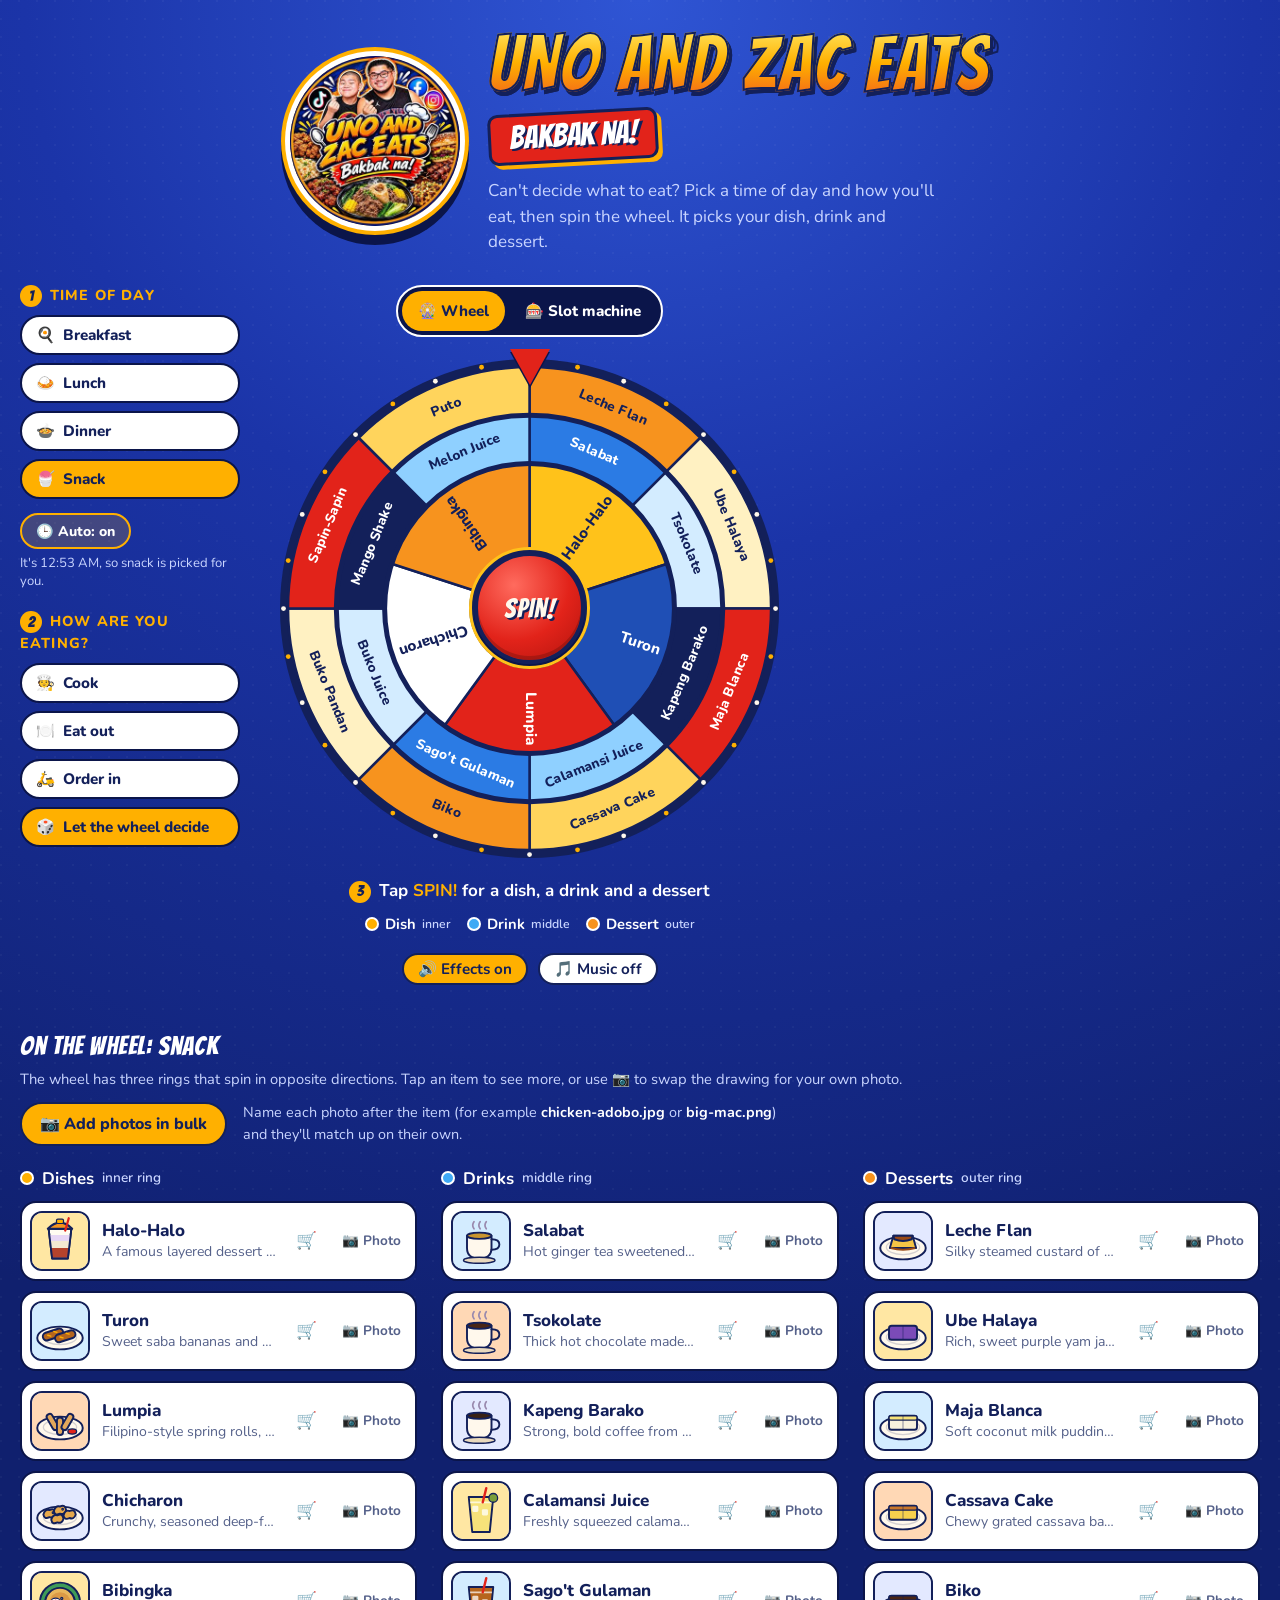
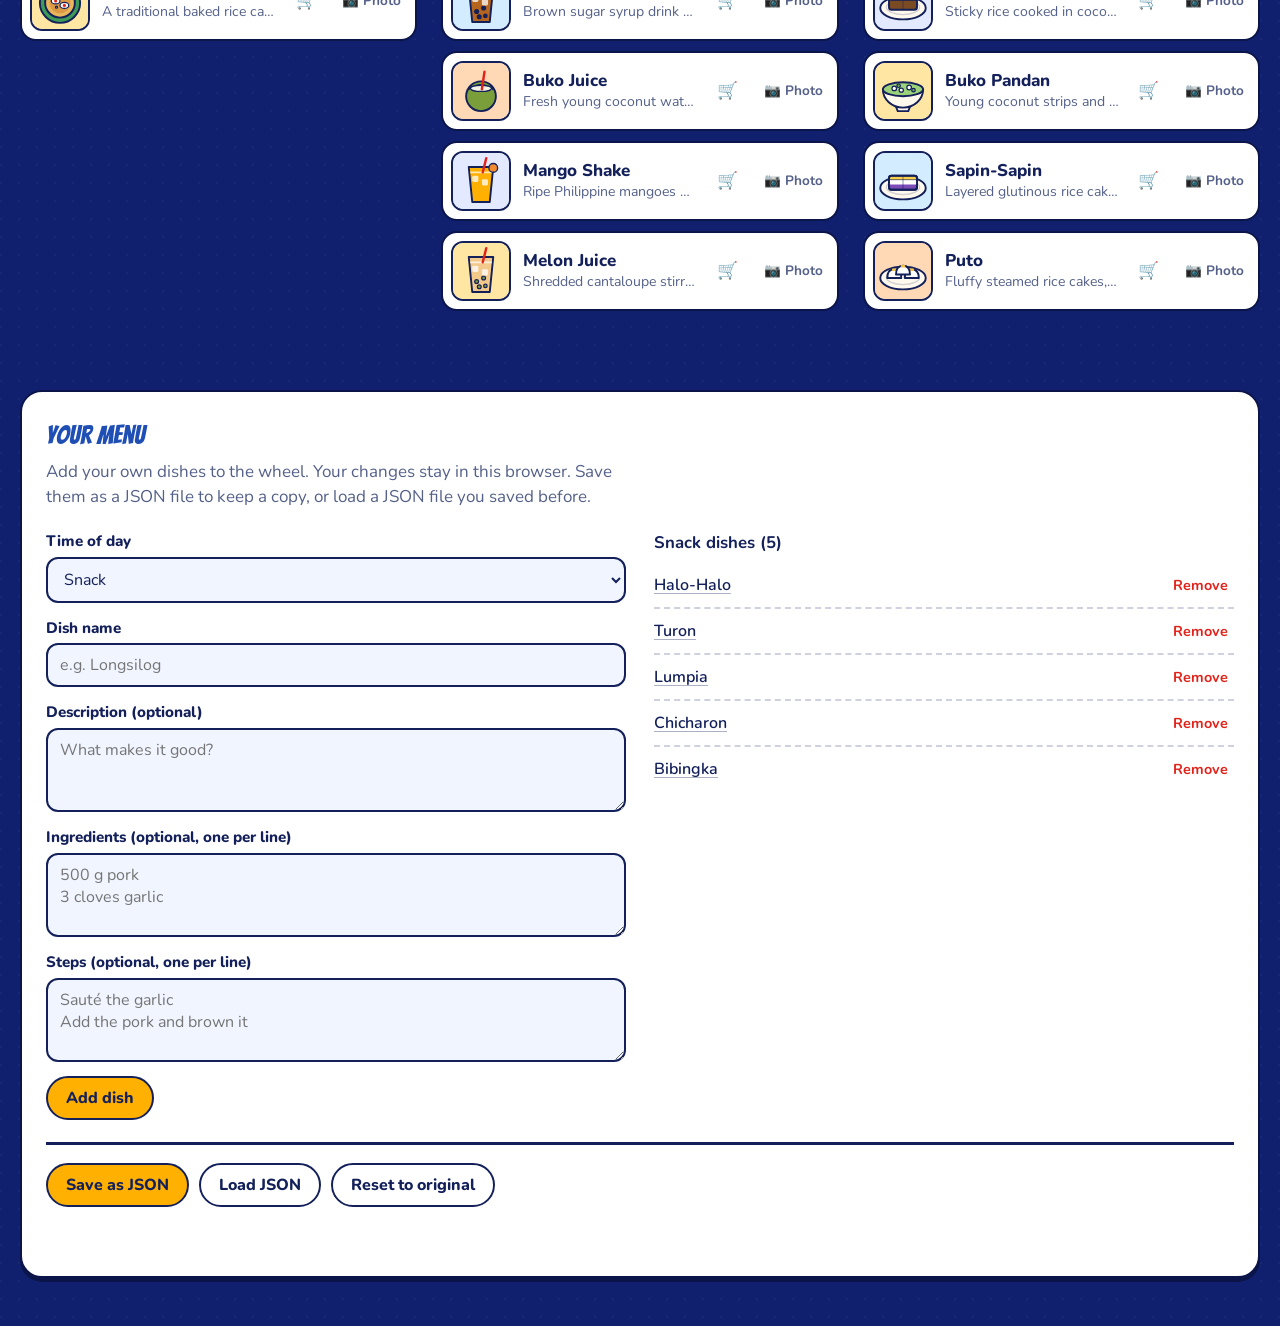
==== commit 66f6ed8a: "Add website files" ====
--- a/index.html
+++ b/index.html
@@ -754,6 +754,21 @@
   }
   @media (prefers-reduced-motion: reduce) { .bulbs, .slot-spin, .slot-window.landed .payline { animation: none; } .lever-stick, .lever-ball { transition: none; } }
 
+  /* ---------- Auto time of day ---------- */
+  .auto-row { display: flex; flex-direction: column; align-items: flex-start; gap: 6px; margin: -6px 0 20px; }
+  .auto-btn {
+    font: 800 .88rem "Nunito", system-ui, sans-serif; color: #FFFFFF;
+    background: rgba(255,255,255,.08); border: 2px dashed rgba(255,255,255,.7); border-radius: 999px;
+    padding: 6px 14px; min-height: 36px; cursor: pointer;
+  }
+  .auto-btn[aria-pressed="true"] { border-style: solid; border-color: var(--mango); background: rgba(255,176,0,.18); }
+  .auto-btn:focus-visible { outline: 3px solid var(--mango); outline-offset: 2px; }
+  .auto-text { font-size: .82rem; line-height: 1.35; color: var(--on-bg-muted); }
+  @media (max-width: 700px) {
+    .auto-row { flex-direction: row; align-items: center; flex-wrap: wrap; margin-top: -4px; }
+  }
+  @media (pointer: coarse) { .auto-btn { min-height: 44px; } }
+
   /* ---------- Bulk photos ---------- */
   .bulk-row { display: flex; flex-wrap: wrap; align-items: center; gap: 10px 16px; margin: 0 0 16px; }
   .bulk-tip { color: var(--on-bg-muted); font-size: .9rem; max-width: 60ch; }
@@ -915,6 +930,10 @@
     <div class="controls">
       <p class="group-label" id="mealsLabel"><span class="step" aria-hidden="true">1</span>Time of day</p>
       <div class="meals" id="meals" role="group" aria-labelledby="mealsLabel"></div>
+      <div class="auto-row" id="autoRow">
+        <button class="auto-btn" id="autoBtn" type="button" aria-pressed="true" aria-describedby="autoText">🕒 Auto: on</button>
+        <span class="auto-text" id="autoText"></span>
+      </div>
 
       <p class="group-label" id="modesLabel"><span class="step" aria-hidden="true">2</span>How are you eating?</p>
       <div class="meals" id="modes" role="group" aria-labelledby="modesLabel"></div>
@@ -2179,6 +2198,7 @@
   jbCatsEl.hidden = !jb;
   document.getElementById("mealsLabel").hidden = !!jb;
   mealsEl.hidden = !!jb;
+  autoRow.hidden = !!jb;
   document.getElementById("editor").hidden = !!jb;
   markPressed(placesEl, place);
   if (r && catsBuiltFor !== r.key) {
@@ -2241,14 +2261,18 @@
 const history = [];
 
 // Default to the meal that matches the current hour
-(function pickMealByClock() {
-  const h = new Date().getHours();
-  if (h >= 5 && h < 10) meal = "breakfast";
-  else if (h >= 10 && h < 14) meal = "lunch";
-  else if (h >= 14 && h < 17) meal = "snacks";
-  else if (h >= 17 && h < 22) meal = "dinner";
-  else meal = "snacks";
-})();
+// ---------- Pick the time of day from the clock ----------
+// Breakfast 5:00–10:59, lunch 11:00–14:59, merienda 15:00–17:29, dinner 17:30–21:59, late-night snack after that
+function mealForTime(d = new Date()) {
+  const m = d.getHours() * 60 + d.getMinutes();
+  if (m >= 300 && m < 660) return "breakfast";
+  if (m >= 660 && m < 900) return "lunch";
+  if (m >= 900 && m < 1050) return "snacks";
+  if (m >= 1050 && m < 1320) return "dinner";
+  return "snacks";
+}
+let autoMeal = true;   // follows the clock until the person picks a time of day themselves
+meal = mealForTime();
 
 MEALS.forEach(m => {
   const b = document.createElement("button");
@@ -2256,9 +2280,59 @@
   b.className = "meal";
   b.dataset.key = m.key;
   b.innerHTML = `<span aria-hidden="true">${m.icon}</span>${m.label}`;
-  b.addEventListener("click", () => selectMeal(m.key));
+  b.addEventListener("click", () => {
+    if (spinning) return;
+    autoMeal = false;
+    selectMeal(m.key);
+    updateAutoUI();
+  });
   mealsEl.appendChild(b);
 });
+
+const autoRow = document.getElementById("autoRow");
+const autoBtn = document.getElementById("autoBtn");
+const autoText = document.getElementById("autoText");
+function clockText(d = new Date()) {
+  return d.toLocaleTimeString(undefined, { hour: "numeric", minute: "2-digit" });
+}
+function updateAutoUI() {
+  autoBtn.setAttribute("aria-pressed", String(autoMeal));
+  if (autoMeal) {
+    autoBtn.textContent = "🕒 Auto: on";
+    autoText.textContent = `It's ${clockText()}, so ${MEALS.find(x => x.key === meal).label.toLowerCase()} is picked for you.`;
+  } else {
+    autoBtn.textContent = "🕒 Use the clock";
+    autoText.textContent = "You picked this one. Tap to go back to the time of day.";
+  }
+}
+// Switch to the right time of day, quietly when a restaurant menu is on the wheel
+function applyClockMeal(announce) {
+  const want = mealForTime();
+  if (want === meal) return;
+  if (restKey()) {
+    meal = want;
+    editorKey = want;
+    mealsEl.querySelectorAll(".meal").forEach(b => b.setAttribute("aria-pressed", b.dataset.key === want ? "true" : "false"));
+  } else {
+    selectMeal(want);
+  }
+  if (announce) showToast(`🕒 It's ${MEALS.find(x => x.key === want).label.toLowerCase()} time, so the wheel switched over`);
+}
+autoBtn.addEventListener("click", () => {
+  if (spinning) return;
+  autoMeal = !autoMeal;
+  if (autoMeal) applyClockMeal(false);
+  updateAutoUI();
+});
+// Keep checking while the app is open, and when coming back to it
+function checkClock() {
+  if (!autoMeal || spinning) { if (autoMeal) updateAutoUI(); return; }
+  const busy = (typeof resultPop !== "undefined" && resultPop.open) || (typeof cartPop !== "undefined" && cartPop.open);
+  if (!busy) applyClockMeal(true);
+  updateAutoUI();
+}
+setInterval(checkClock, 30000);
+document.addEventListener("visibilitychange", () => { if (!document.hidden) checkClock(); });
 
 function selectMeal(key) {
   if (spinning) return;
@@ -4161,6 +4235,7 @@
 applySource();
 resize();
 applyGameStyle();
+updateAutoUI();
 if (document.fonts && document.fonts.ready) document.fonts.ready.then(draw);
 </script>
 </body>
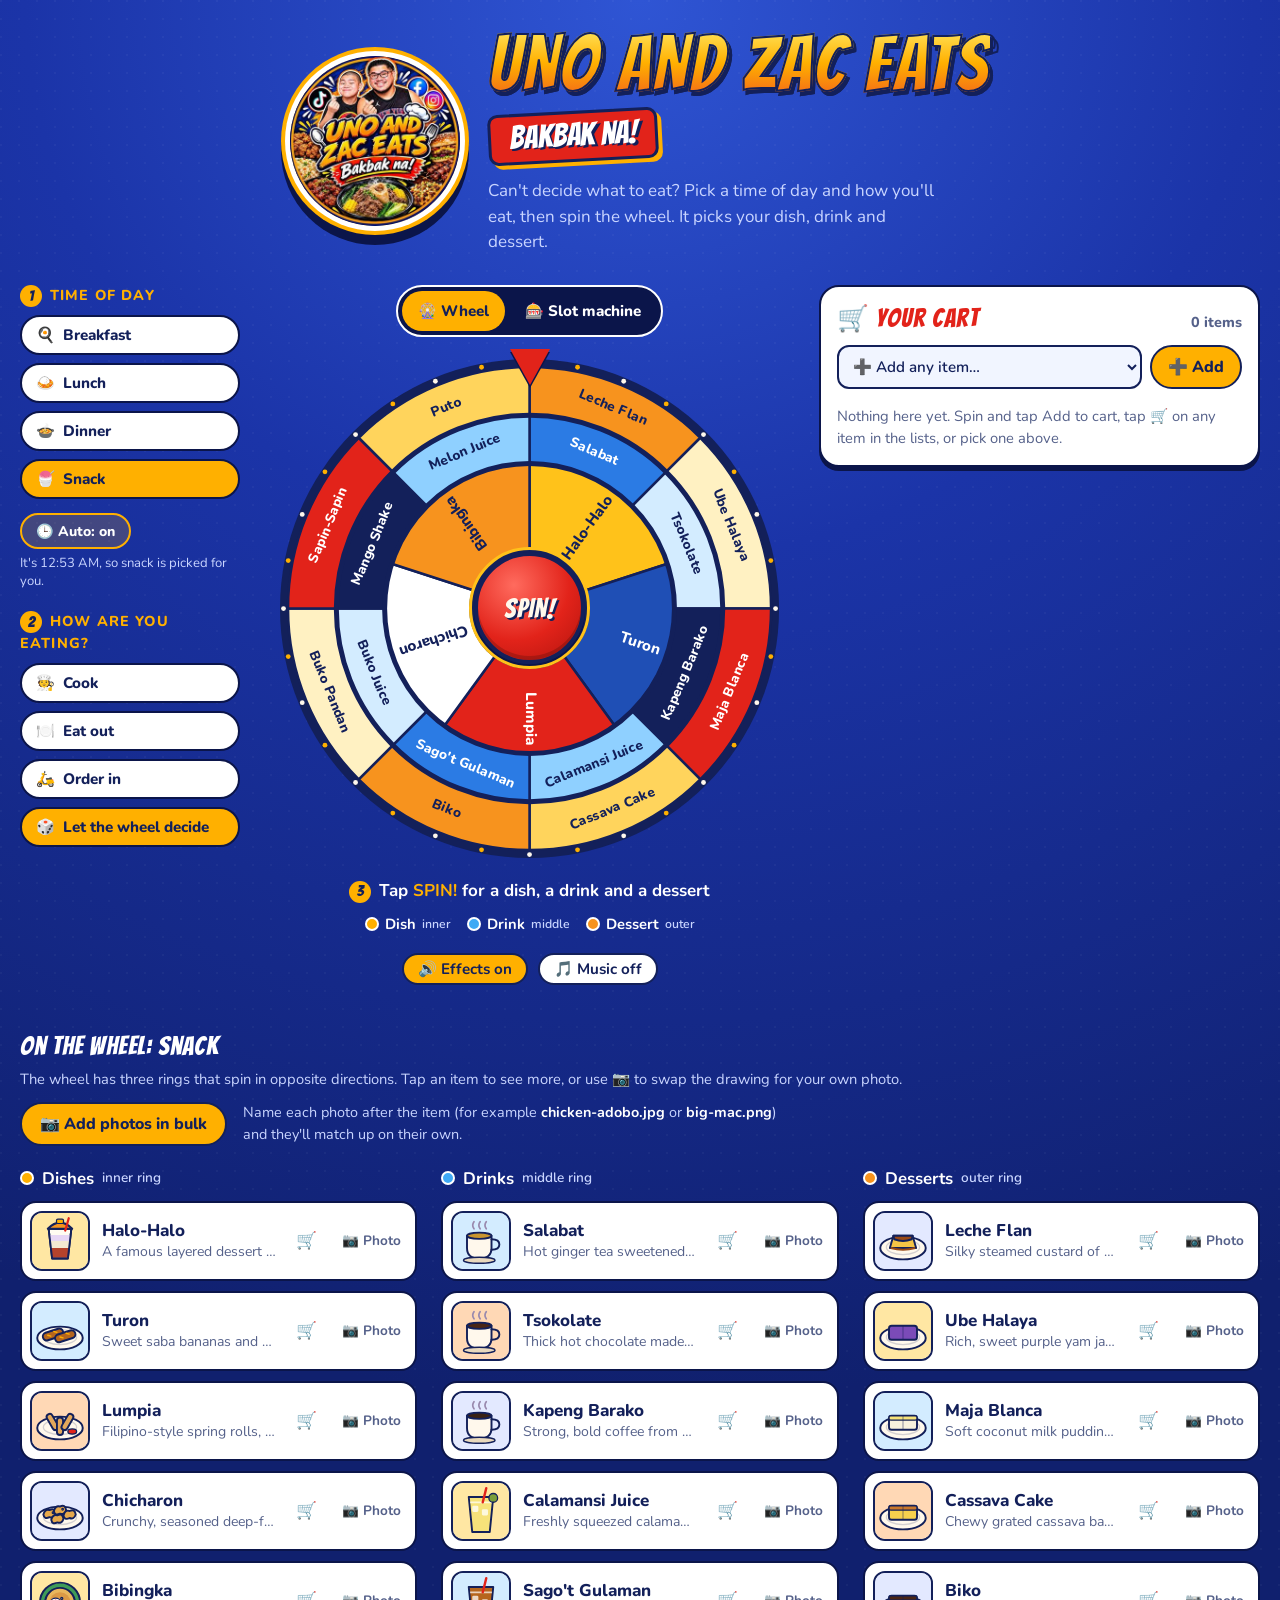
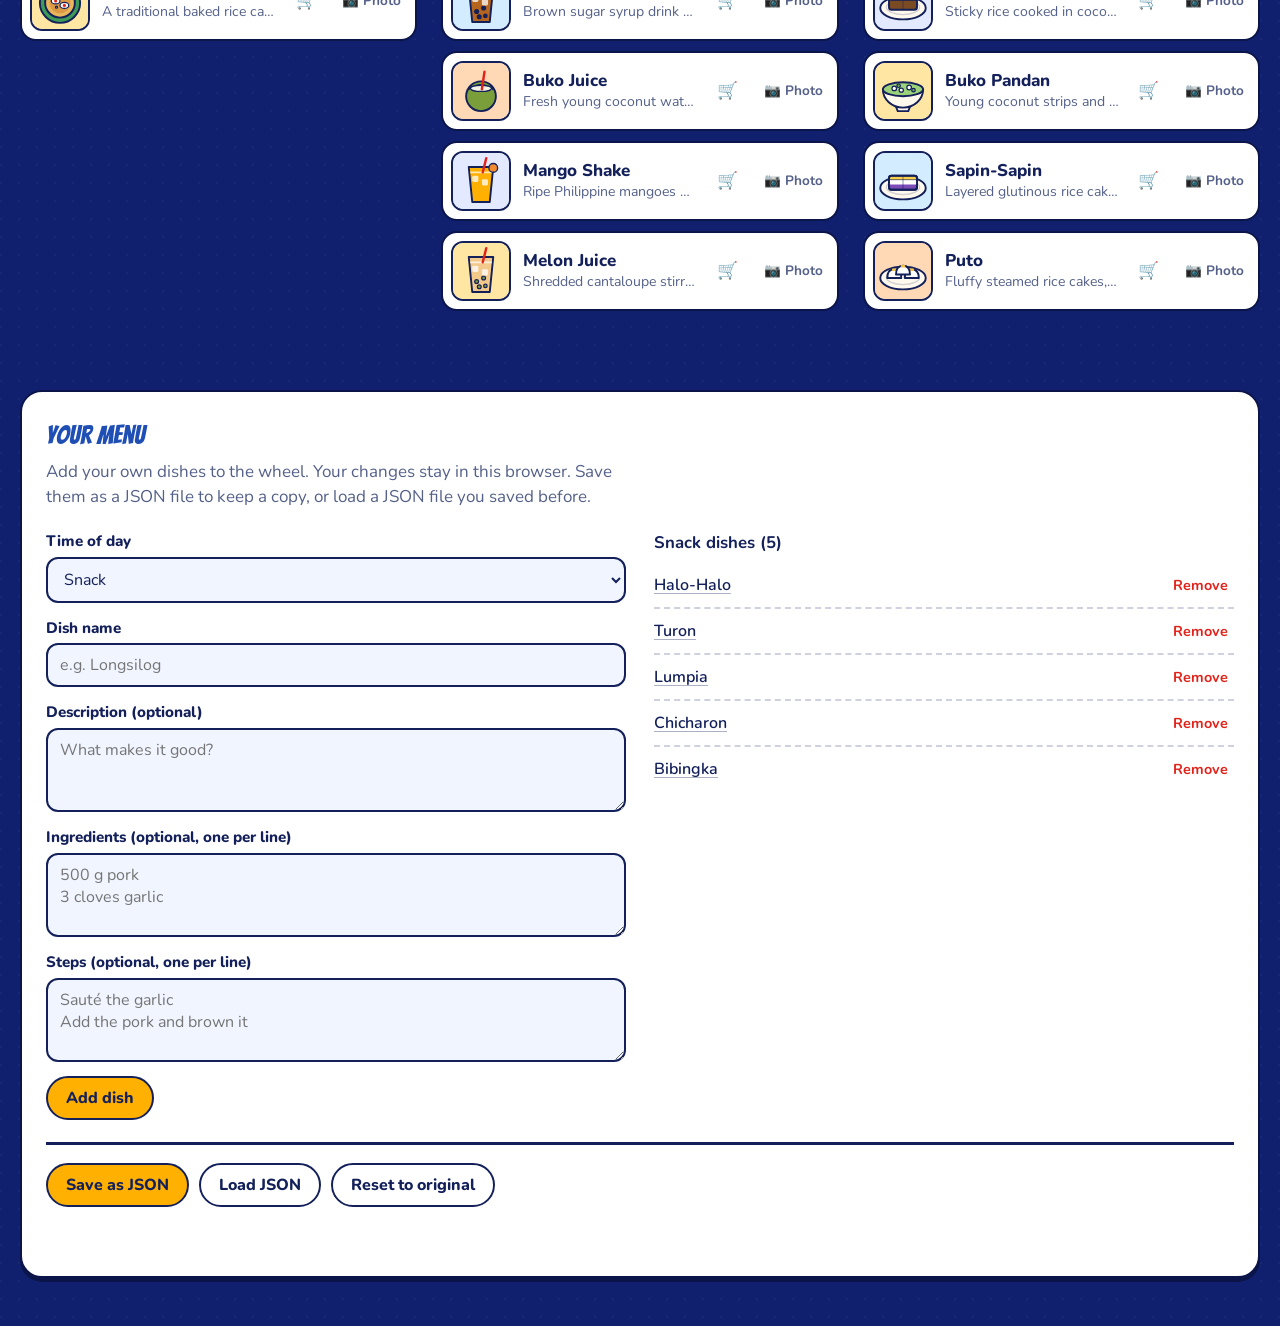
==== commit 554329ee: "Add website files" ====
--- a/index.html
+++ b/index.html
@@ -189,7 +189,7 @@
   }
   .controls { grid-area: controls; }
   .wheel-col { grid-area: wheel; }
-  .result-col { grid-area: result; align-self: center; }
+  .result-col { grid-area: result; align-self: start; }
   .menu-col { grid-area: menu; }
   /* Dishes, drinks and desserts side by side under the wheel */
   .ring-grid { display: grid; grid-template-columns: repeat(3, minmax(0, 1fr)); gap: 24px; align-items: start; }
@@ -786,6 +786,67 @@
     background: var(--field); border: 2px solid #13205A; border-radius: 10px; padding: 6px 8px; width: 100%; min-height: 40px;
   }
   .bulk-item.unmatched select { border-color: var(--chili); }
+
+  /* ---------- Cart panel beside the wheel ---------- */
+  .cart-panel {
+    background: var(--panel); color: #13205A;
+    border: 2px solid #0B154A; border-radius: 20px; box-shadow: var(--shadow);
+    padding: 16px 16px 14px; margin-bottom: 22px;
+  }
+  .cp-head { display: flex; align-items: baseline; justify-content: space-between; gap: 10px; margin-bottom: 12px; }
+  .cp-head h2 { margin: 0; font: 400 1.6rem "Bangers", "Arial Black", sans-serif; letter-spacing: .04em; color: var(--chili); }
+  .cp-count { font-weight: 800; font-size: .9rem; color: var(--muted); }
+  .cp-add { display: flex; gap: 8px; margin-bottom: 12px; }
+  .cp-add select {
+    flex: 1; min-width: 0; min-height: 44px;
+    font: 600 .95rem "Nunito", system-ui, sans-serif; color: #13205A;
+    background: var(--field); border: 2px solid #13205A; border-radius: 12px; padding: 6px 10px;
+  }
+  .cp-add select:focus-visible { outline: 3px solid var(--mango); outline-offset: 1px; }
+  .cp-add .btn { flex: none; min-height: 44px; padding: 8px 16px; }
+  .cp-table-wrap { max-height: 380px; overflow: auto; border-radius: 12px; }
+  .cp-table { width: 100%; border-collapse: collapse; font-size: .92rem; }
+  .cp-table thead th {
+    position: sticky; top: 0; z-index: 1; background: #13205A; color: #FFFFFF;
+    font-size: .75rem; text-transform: uppercase; letter-spacing: .06em; text-align: left; padding: 8px 10px;
+  }
+  .cp-table thead tr { background: #13205A; }
+  .cp-table thead th:nth-child(2), .cp-table thead th:nth-child(3) { text-align: center; }
+  .cp-table thead th:last-child { text-align: right; }
+  .cp-table th.cp-group {
+    text-align: left; background: #FFF4D6; color: #13205A; font-size: .9rem; padding: 7px 10px;
+    border-top: 2px solid #13205A;
+  }
+  .cp-table th.cp-group span { float: right; font-weight: 800; }
+  .cp-table td { padding: 7px 10px; border-bottom: 1px dashed rgba(19,32,90,.18); vertical-align: middle; }
+  .cp-item { display: flex; align-items: center; gap: 10px; min-width: 0; }
+  .cp-item .thumb { width: 36px; height: 36px; border-radius: 8px; border-width: 2px; flex: none; }
+  .cp-name { font-weight: 800; line-height: 1.2; display: block; }
+  .cp-kind { font-size: .78rem; color: var(--muted); }
+  .cp-qty { white-space: nowrap; text-align: center; }
+  .cp-qty button {
+    width: 30px; height: 30px; border-radius: 50%; border: 2px solid #13205A; background: #FFFFFF; color: #13205A;
+    font: 800 1rem/1 "Nunito", system-ui, sans-serif; cursor: pointer; vertical-align: middle;
+  }
+  .cp-qty button:focus-visible, .cp-del:focus-visible { outline: 3px solid var(--mango); outline-offset: 1px; }
+  .cp-qty output { display: inline-block; min-width: 24px; font-weight: 800; text-align: center; }
+  .cp-price { text-align: right; white-space: nowrap; font-weight: 700; }
+  .cp-price small { font-weight: 600; color: var(--muted); }
+  .cp-del { background: none; border: 0; cursor: pointer; font-size: 1rem; color: var(--chili); width: 32px; height: 32px; border-radius: 8px; }
+  .cp-table tfoot td { border: 0; border-top: 2px solid #13205A; font-weight: 800; font-size: 1rem; padding-top: 10px; }
+  .cp-empty { margin: 4px 0 2px; color: var(--muted); font-size: .92rem; }
+  .cp-actions { display: flex; gap: 8px; margin-top: 12px; }
+  .cp-actions .cart-add { flex: 1; }
+  @media (pointer: coarse) { .cp-qty button, .cp-del { width: 40px; height: 40px; } }
+  @media (max-width: 480px) {
+    .cp-table th:nth-child(3), .cp-table td:nth-child(3) { display: none; }  /* minus at 1 removes the item */
+    .cp-item .thumb { display: none; }
+    .cp-table td { padding: 7px 4px; }
+    .cp-qty button { width: 34px; height: 34px; }
+    .cp-qty output { min-width: 18px; }
+  }
+  .cart-fab.panel-visible { opacity: 0; pointer-events: none; transform: translateY(20px); }
+  .cart-fab { transition: opacity .2s ease, transform .2s ease; }
 
   /* ---------- Cart ---------- */
   .cart-add { background: var(--chili); color: #FFFFFF; }
@@ -999,6 +1060,22 @@
           <button class="btn again-btn" id="againBtn" type="button" hidden>🎡 Spin again</button>
         </div>
       </div>
+      <section class="cart-panel" aria-labelledby="cartPanelTitle">
+        <div class="cp-head">
+          <h2 id="cartPanelTitle">🛒 Your cart</h2>
+          <span class="cp-count" id="cpCount">0 items</span>
+        </div>
+        <div class="cp-add">
+          <label for="cpPicker" class="visually-hidden">Choose an item to add</label>
+          <select id="cpPicker"></select>
+          <button class="btn" id="cpAddBtn" type="button">➕ Add</button>
+        </div>
+        <div class="cp-table-wrap" id="cpTableWrap"></div>
+        <div class="cp-actions" id="cpActions" hidden>
+          <button class="btn cart-add" id="cpReady" type="button">✅ Ready to order</button>
+          <button class="btn quiet" id="cpClear" type="button">Clear</button>
+        </div>
+      </section>
       <div class="history" id="history" hidden>
         Picked so far
         <ul id="historyList"></ul>
@@ -3188,6 +3265,7 @@
   cartFab.hidden = n === 0;
   cartFab.setAttribute("aria-label", `Open cart, ${n} item${n === 1 ? "" : "s"}`);
   if (bump && !reduceMotion) { cartFab.classList.remove("bump"); void cartFab.offsetWidth; cartFab.classList.add("bump"); }
+  renderCartPanel();
   // Keep the restaurant links in the details panel in step with the cart
   if (planItem && !recipeEl.hidden) showJollibeePlan(planItem);
 }
@@ -3454,7 +3532,137 @@
   actionButton("← Back to cart", "quiet", renderCart);
 }
 
+// ---------- Cart table beside the wheel ----------
+const cpPicker = document.getElementById("cpPicker");
+const cpTableWrap = document.getElementById("cpTableWrap");
+let pickerCands = [];
+
+// Every item from every menu, grouped for the "add any item" dropdown
+function buildPicker() {
+  const keep = cpPicker.value;
+  pickerCands = [];
+  cpPicker.innerHTML = "";
+  const first = document.createElement("option");
+  first.value = ""; first.textContent = "➕ Add any item…";
+  cpPicker.appendChild(first);
+  const group = (label, entries) => {
+    if (!entries.length) return;
+    const og = document.createElement("optgroup");
+    og.label = label;
+    entries.forEach(e => {
+      const o = document.createElement("option");
+      o.value = String(pickerCands.length);
+      o.textContent = `${KIND_ICON[e.kind]} ${e.item.name}`;
+      og.appendChild(o);
+      pickerCands.push(e);
+    });
+    cpPicker.appendChild(og);
+  };
+  MEALS.forEach(m => group(`${m.icon} ${m.label} (home)`, DATA[m.key].map(item => ({ item, kind: "dish", home: true }))));
+  group("🥤 Drinks (home)", DATA.drinks.map(item => ({ item: Object.assign(item, { ring: "drink" }), kind: "drink", home: true })));
+  group("🍮 Desserts (home)", DATA.desserts.map(item => ({ item: Object.assign(item, { ring: "dessert" }), kind: "dessert", home: true })));
+  Object.values(RESTAURANTS).forEach(r => group(`${r.icon} ${r.name}`, [
+    ...r.all.map(item => ({ item, kind: "dish" })),
+    ...r.drinks.map(item => ({ item: Object.assign({}, item, { rest: r.key }), kind: "drink" })),
+    ...r.desserts.map(item => ({ item, kind: "dessert" }))
+  ]));
+  if (keep && pickerCands[Number(keep)]) cpPicker.value = keep;
+}
+
+document.getElementById("cpAddBtn").addEventListener("click", () => {
+  const e = pickerCands[Number(cpPicker.value)];
+  if (!cpPicker.value || !e) { cpPicker.focus(); showToast("Choose an item from the list first"); return; }
+  // Home items follow how you're eating right now; restaurant items go under their restaurant
+  const how = ["cook", "eatout", "order"].includes(mode) ? mode : "cook";
+  addToCart([{ item: e.item, kind: e.kind, place: e.home ? how : placeFor(e.item, how) }]);
+  cpPicker.value = "";
+});
+document.getElementById("cpReady").addEventListener("click", () => { openCart(); renderSummary(); });
+document.getElementById("cpClear").addEventListener("click", () => { openCart(); renderClearConfirm(); });
+
+function changeQty(line, delta) {
+  line.qty += delta;
+  if (line.qty <= 0) cart = cart.filter(x => x !== line);
+  saveCart();
+  updateCartFab();
+  if (cartPop.open) renderCart();
+}
+
+function renderCartPanel() {
+  const n = cartQty();
+  document.getElementById("cpCount").textContent = `${n} item${n === 1 ? "" : "s"}`;
+  document.getElementById("cpActions").hidden = n === 0;
+  cpTableWrap.innerHTML = "";
+  if (!n) {
+    const p = document.createElement("p");
+    p.className = "cp-empty";
+    p.textContent = "Nothing here yet. Spin and tap Add to cart, tap 🛒 on any item in the lists, or pick one above.";
+    cpTableWrap.appendChild(p);
+    return;
+  }
+  const table = document.createElement("table");
+  table.className = "cp-table";
+  table.innerHTML = '<caption class="visually-hidden">Items in your cart</caption><thead><tr><th scope="col">Item</th><th scope="col">Qty</th><th scope="col"><span class="visually-hidden">Remove</span></th><th scope="col">Price</th></tr></thead>';
+  const groups = groupedCart();
+  groups.forEach(g => {
+    const tb = document.createElement("tbody");
+    const gr = document.createElement("tr");
+    const gh = document.createElement("th");
+    gh.className = "cp-group"; gh.colSpan = 4; gh.scope = "rowgroup";
+    gh.textContent = g.label;
+    if (g.hasPrices) { const sp = document.createElement("span"); sp.textContent = formatPHP(g.subtotal); gh.appendChild(sp); }
+    gr.appendChild(gh);
+    tb.appendChild(gr);
+    g.lines.forEach(l => {
+      const tr = document.createElement("tr");
+      const c1 = document.createElement("td");
+      const wrap = document.createElement("div"); wrap.className = "cp-item";
+      const t = document.createElement("span"); t.className = "thumb";
+      t.innerHTML = thumbHTML({ name: l.name, rest: l.rest, ring: l.ring || (l.kind === "drink" ? "drink" : l.kind === "dessert" ? "dessert" : undefined) }, !!l.rest, 0);
+      const txt = document.createElement("span");
+      const nm = document.createElement("span"); nm.className = "cp-name"; nm.textContent = l.name;
+      const kd = document.createElement("span"); kd.className = "cp-kind"; kd.textContent = `${KIND_ICON[l.kind]} ${l.kind}`;
+      txt.append(nm, kd); wrap.append(t, txt); c1.appendChild(wrap);
+      const c2 = document.createElement("td"); c2.className = "cp-qty";
+      const minus = document.createElement("button"); minus.type = "button"; minus.textContent = "−";
+      minus.setAttribute("aria-label", `One less ${l.name}`);
+      const out = document.createElement("output"); out.textContent = l.qty;
+      const plus = document.createElement("button"); plus.type = "button"; plus.textContent = "+";
+      plus.setAttribute("aria-label", `One more ${l.name}`);
+      minus.addEventListener("click", () => changeQty(l, -1));
+      plus.addEventListener("click", () => changeQty(l, 1));
+      c2.append(minus, out, plus);
+      const c3 = document.createElement("td");
+      const del = document.createElement("button"); del.type = "button"; del.className = "cp-del"; del.textContent = "✕";
+      del.title = "Remove"; del.setAttribute("aria-label", `Remove ${l.name}`);
+      del.addEventListener("click", () => changeQty(l, -l.qty));
+      c3.appendChild(del);
+      const c4 = document.createElement("td"); c4.className = "cp-price";
+      if (l.price !== null) c4.textContent = formatPHP(l.price * l.qty);
+      else { const sm = document.createElement("small"); sm.textContent = l.rest ? "at counter" : "—"; c4.appendChild(sm); }
+      tr.append(c1, c2, c3, c4);
+      tb.appendChild(tr);
+    });
+    table.appendChild(tb);
+  });
+  const total = groups.reduce((a, g) => a + g.subtotal, 0);
+  if (total > 0) {
+    const tf = document.createElement("tfoot");
+    tf.innerHTML = '<tr><td colspan="3">Total</td><td class="cp-price"></td></tr>';
+    tf.querySelector(".cp-price").textContent = formatPHP(total);
+    table.appendChild(tf);
+  }
+  cpTableWrap.appendChild(table);
+}
+
+buildPicker();
 updateCartFab();
+// Hide the floating cart button while the cart table itself is on screen
+if ("IntersectionObserver" in window) {
+  new IntersectionObserver(entries => {
+    entries.forEach(en => cartFab.classList.toggle("panel-visible", en.isIntersecting));
+  }, { threshold: 0.25 }).observe(document.querySelector(".cart-panel"));
+}
 
 
 // ---------- Bulk photos: match many photos to items by file name ----------
@@ -4056,6 +4264,7 @@
 }
 
 function renderList() {
+  if (typeof buildPicker === "function" && pickerCands) buildPicker();
   const key = editorKey;
   const m = listInfo(key);
   const items = DATA[key];
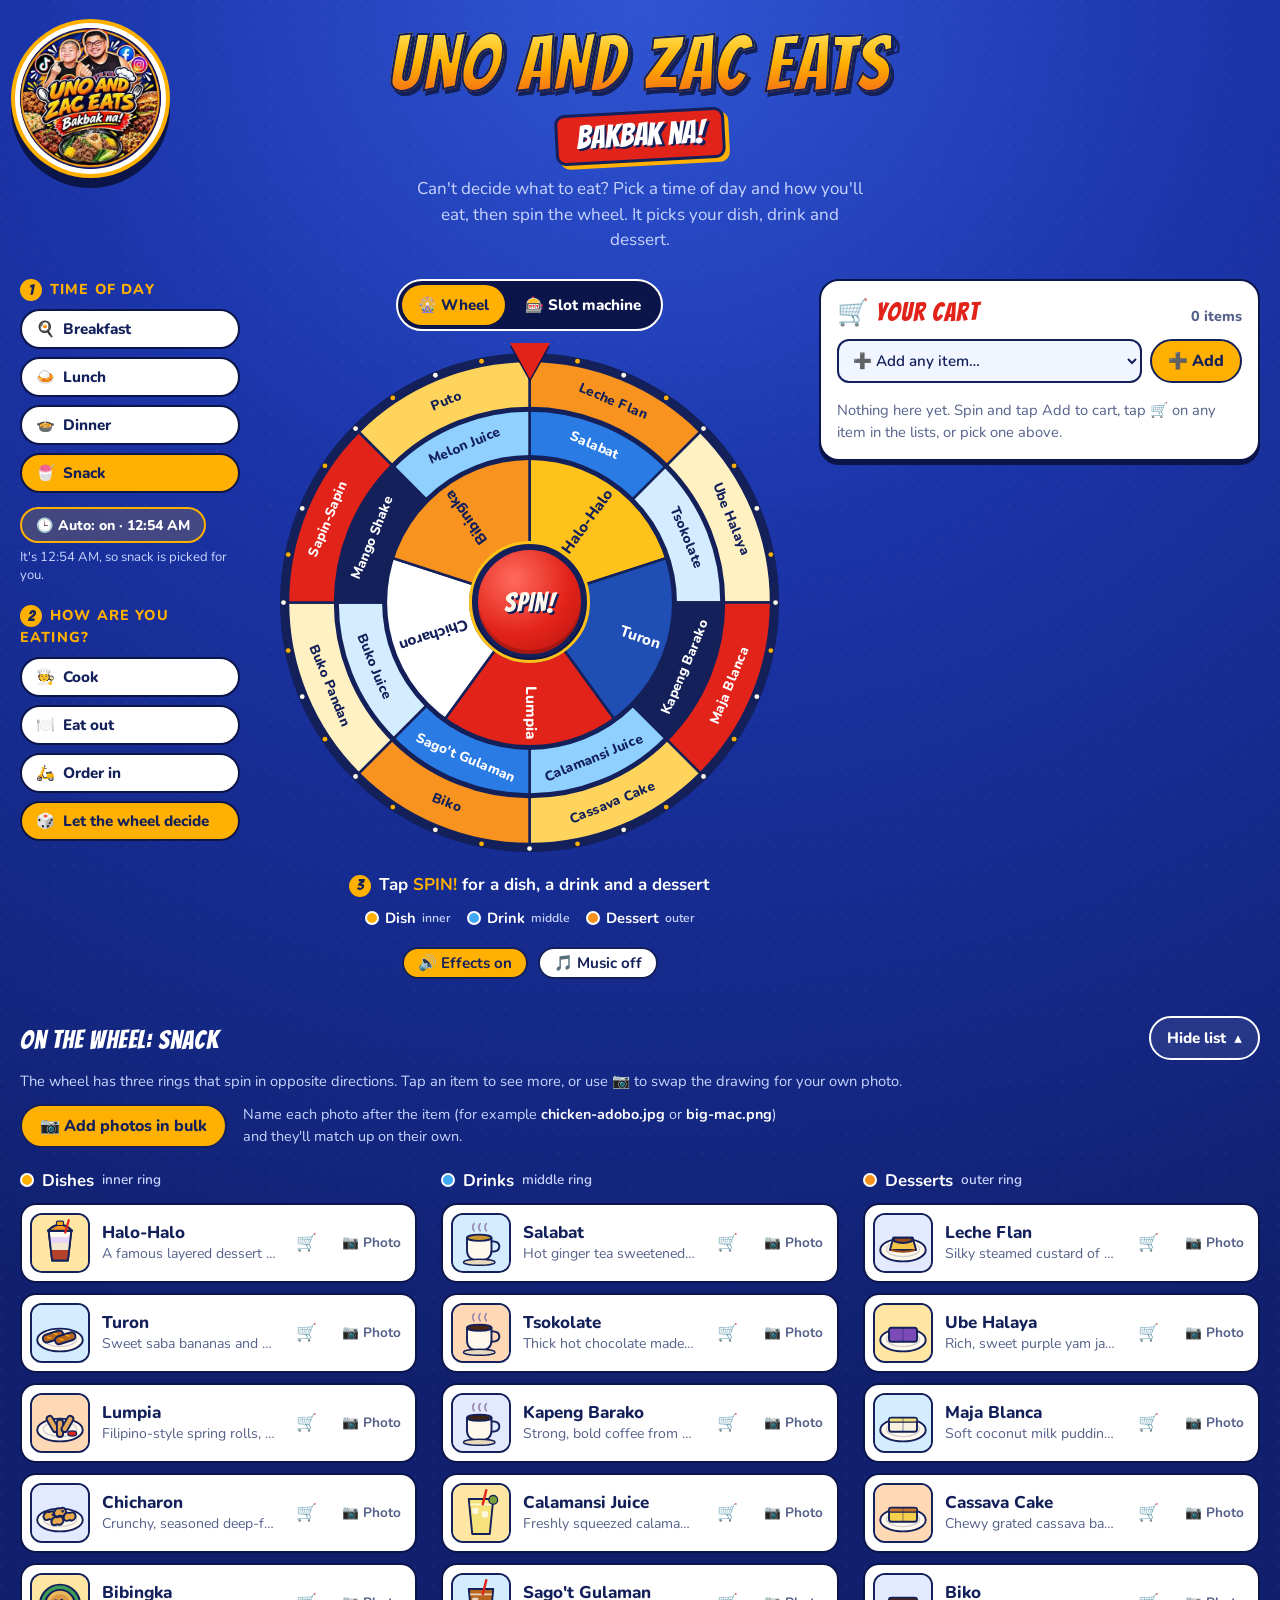
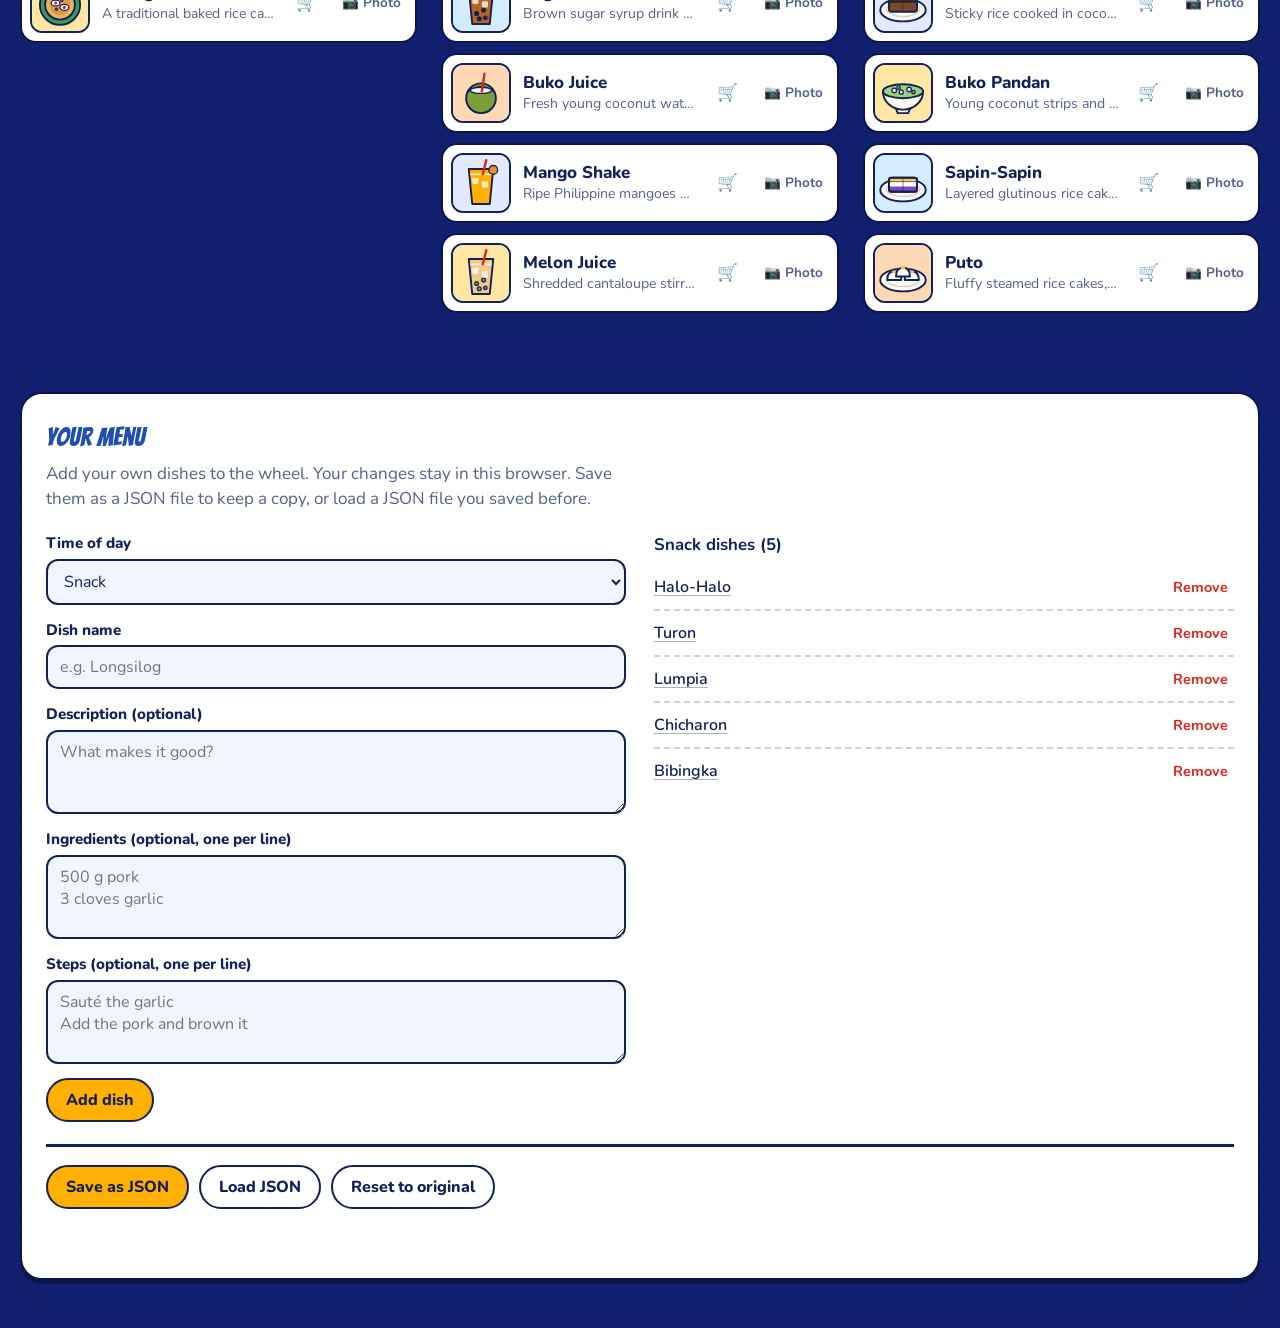
==== commit 7a08aa4b: "Add website files" ====
--- a/index.html
+++ b/index.html
@@ -769,6 +769,23 @@
   }
   @media (pointer: coarse) { .auto-btn { min-height: 44px; } }
 
+  /* ---------- Show / hide the "On the wheel" list ---------- */
+  .menu-head { display: flex; align-items: center; justify-content: space-between; flex-wrap: wrap; gap: 10px 16px; }
+  .menu-head .col-title { margin: 6px 0 2px; }
+  .menu-toggle {
+    display: inline-flex; align-items: center; gap: 8px;
+    font: 800 .95rem "Nunito", system-ui, sans-serif; color: #FFFFFF;
+    background: rgba(255,255,255,.08); border: 2px solid #FFFFFF; border-radius: 999px;
+    padding: 8px 16px; min-height: 44px; cursor: pointer;
+  }
+  .menu-toggle:hover { background: rgba(255,255,255,.16); }
+  .menu-toggle:focus-visible { outline: 3px solid var(--mango); outline-offset: 2px; }
+  .menu-toggle[aria-expanded="false"] { background: var(--mango); color: #13205A; border-color: var(--mango); }
+  .menu-toggle .chev { display: inline-block; transition: transform .2s ease; }
+  .menu-toggle[aria-expanded="false"] .chev { transform: rotate(180deg); }
+  #menuContent { margin-top: 8px; }
+  @media (prefers-reduced-motion: reduce) { .menu-toggle .chev { transition: none; } }
+
   /* ---------- Bulk photos ---------- */
   .bulk-row { display: flex; flex-wrap: wrap; align-items: center; gap: 10px 16px; margin: 0 0 16px; }
   .bulk-tip { color: var(--on-bg-muted); font-size: .9rem; max-width: 60ch; }
@@ -974,6 +991,57 @@
   .logo { box-shadow: 0 0 0 5px #FFFFFF, 0 0 0 9px var(--mango), 0 10px 0 9px #0B154A; }
   .pointer { filter: drop-shadow(0 3px 0 #0B154A); }
   .editor, .recipe, .result, .menu-list li, .meal { border-color: #0B154A; }
+
+  /* ---------- Header: logo in the top-left corner, title centred on every screen ---------- */
+  header.brand {
+    --logo-size: clamp(96px, 11vw, 150px);
+    display: grid;
+    grid-template-columns: var(--logo-size) minmax(0, 1fr) var(--logo-size);  /* empty right column keeps the title truly centred */
+    align-items: center;
+    gap: 16px;
+    max-width: none;
+    margin: 0 0 26px;
+  }
+  header.brand .logo { grid-column: 1; width: var(--logo-size); align-self: start; }
+  header.brand .brand-text { grid-column: 2; display: flex; flex-direction: column; align-items: center; text-align: center; gap: 0; }
+  header.brand .intro { display: block; margin: 14px auto 0; text-align: center; }
+  @media (max-width: 1180px) {
+    header.brand { --logo-size: clamp(84px, 11vw, 120px); }
+    h1.wordmark { font-size: clamp(2.2rem, 5.8vw, 4.2rem); }
+  }
+  /* Phones: the time goes in the Auto button, so the extra line can go */
+  @media (max-width: 700px), (orientation: landscape) and (max-height: 520px) {
+    .auto-text { display: none; }
+    .auto-btn { white-space: nowrap; }
+  }
+  @media (orientation: landscape) and (max-height: 520px) {
+    .auto-row { margin: -4px 0 12px; }
+    .auto-btn { font-size: .78rem; padding: 4px 10px; min-height: 36px; }
+  }
+  @media (max-width: 700px) {
+    header.brand { --logo-size: 60px; gap: 10px; margin-bottom: 16px; }
+    header.brand .logo { align-self: center; box-shadow: 0 0 0 2px #FFFFFF, 0 0 0 5px var(--mango), 0 5px 0 5px #0B154A; }
+    h1.wordmark { font-size: clamp(1.55rem, 7.5vw, 2.4rem); }
+    .bakbak { margin-top: 6px; }
+    header.brand .intro { display: none; }
+  }
+  @media (max-width: 360px) { header.brand { --logo-size: 48px; gap: 8px; } }
+  /* Tablets and laptops in landscape: size the wheel and slot machine to the screen height so they fit without scrolling */
+  @media (orientation: landscape) and (min-height: 521px) and (max-height: 920px) and (min-width: 861px) {
+    .wheel-wrap { width: min(540px, 100%, calc(100svh - 360px)); }
+    .slot-wrap { width: min(540px, 100%, calc(100svh - 300px) * 1.1); }
+    .reel { --cell: clamp(58px, calc((100svh - 580px) / 3), 96px); }
+    .cell .thumb { width: clamp(30px, calc(var(--cell) - 44px), 52px); height: clamp(30px, calc(var(--cell) - 44px), 52px); }
+  }
+  @media (orientation: landscape) and (max-height: 520px) {
+    header.brand { --logo-size: 48px; gap: 12px; margin-bottom: 10px; }
+    header.brand .logo { align-self: center; box-shadow: 0 0 0 2px #FFFFFF, 0 0 0 4px var(--mango); }
+    header.brand .brand-text { flex-direction: column; }
+    h1.wordmark { font-size: 1.7rem; }
+    .bakbak { margin: 2px 0 0; }
+    .bakbak span { font-size: .9rem; padding: 1px 10px 2px; }
+    header.brand .intro { display: none; }
+  }
 </style>
 </head>
 <body>
@@ -1083,7 +1151,11 @@
     </div>
 
     <div class="menu-col">
-      <h2 class="col-title" id="menuTitle">On the wheel</h2>
+      <div class="menu-head">
+        <h2 class="col-title" id="menuTitle">On the wheel</h2>
+        <button class="menu-toggle" id="menuToggle" type="button" aria-expanded="true" aria-controls="menuContent"><span id="menuToggleText">Hide list</span> <span class="chev" aria-hidden="true">▴</span></button>
+      </div>
+      <div id="menuContent">
       <p class="note menu-hint">The wheel has three rings that spin in opposite directions. Tap an item to see more, or use 📷 to swap the drawing for your own photo.</p>
       <div class="bulk-row">
         <button class="btn" id="bulkPhotos" type="button">📷 Add photos in bulk</button>
@@ -1103,6 +1175,7 @@
           <h3 class="ring-title"><span class="ring-dot dessert" aria-hidden="true"></span>Desserts <span class="ring-where">outer ring</span></h3>
           <ul class="menu-list" id="dessertList"></ul>
         </div>
+      </div>
       </div>
       <p class="status" id="menuStatus" role="status"></p>
       <input type="file" id="photoInput" accept="image/*" class="visually-hidden" tabindex="-1" aria-hidden="true">
@@ -2375,7 +2448,7 @@
 function updateAutoUI() {
   autoBtn.setAttribute("aria-pressed", String(autoMeal));
   if (autoMeal) {
-    autoBtn.textContent = "🕒 Auto: on";
+    autoBtn.textContent = `🕒 Auto: on · ${clockText()}`;
     autoText.textContent = `It's ${clockText()}, so ${MEALS.find(x => x.key === meal).label.toLowerCase()} is picked for you.`;
   } else {
     autoBtn.textContent = "🕒 Use the clock";
@@ -3096,7 +3169,8 @@
 });
 
 function reelLists() { return [currentItems(), currentDrinks(), currentDesserts()]; }
-function cellPx(reel) { return parseFloat(getComputedStyle(reel).getPropertyValue("--cell")) || 96; }
+// Measure the real row height (the CSS size can be a clamp() that changes with the screen)
+function cellPx(reel) { return reel.clientHeight / 3 || 96; }
 
 function makeCell(item, ringIdx, idx) {
   const d = document.createElement("div");
@@ -3813,6 +3887,19 @@
   if (gameStyle === "slots") renderSlotsIdle();
 });
 
+// ---------- Show or hide the "On the wheel" list ----------
+const LIST_KEY = "kain-na-list-hidden";
+const menuToggle = document.getElementById("menuToggle");
+const menuContent = document.getElementById("menuContent");
+function setListHidden(hidden, save) {
+  menuContent.hidden = hidden;
+  menuToggle.setAttribute("aria-expanded", String(!hidden));
+  document.getElementById("menuToggleText").textContent = hidden ? "Show list" : "Hide list";
+  if (save) { try { localStorage.setItem(LIST_KEY, hidden ? "1" : "0"); } catch (e) {} }
+}
+menuToggle.addEventListener("click", () => setListHidden(!menuContent.hidden, true));
+try { setListHidden(localStorage.getItem(LIST_KEY) === "1", false); } catch (e) {}
+
 // ---------- Recipe panel ----------
 const recipeEl = document.getElementById("recipe");
 const recipeTitle = document.getElementById("recipeTitle");
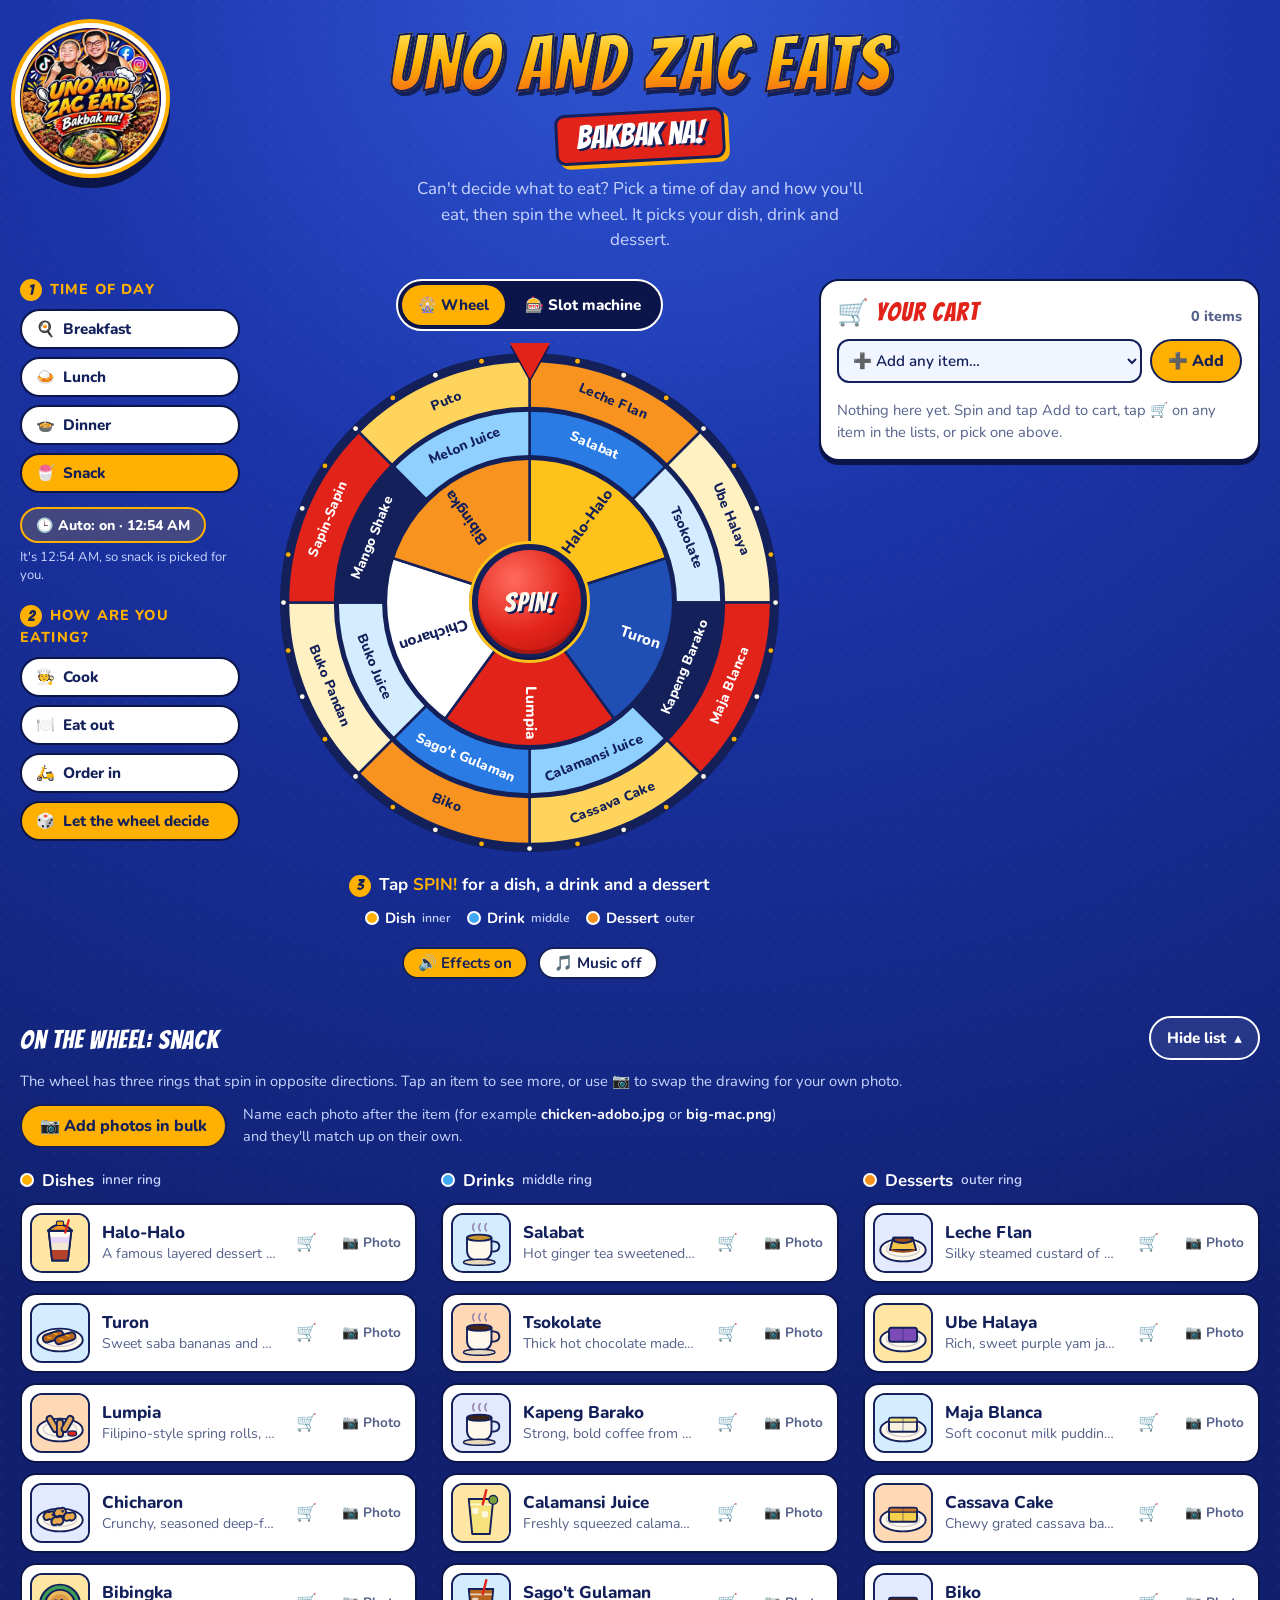
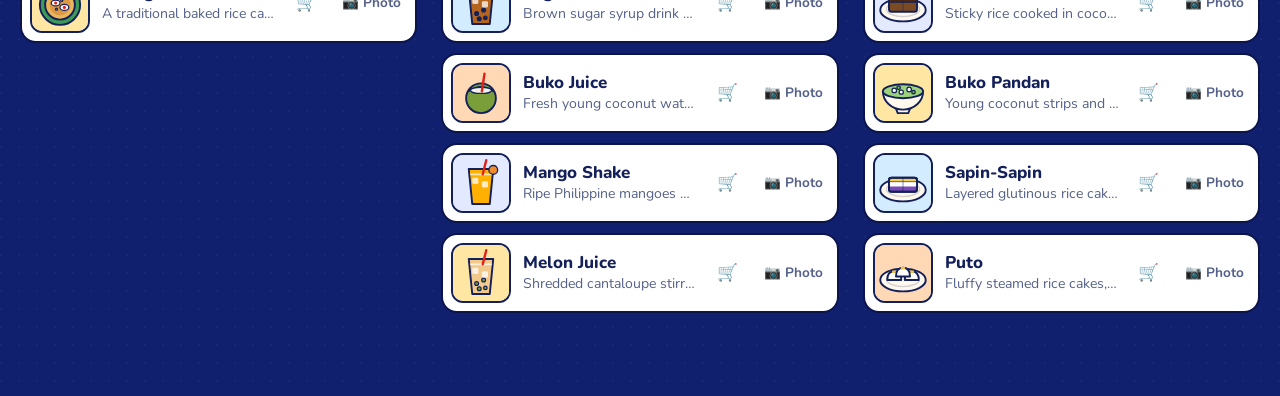
==== commit a2996dfa: "Add website files" ====
--- a/index.html
+++ b/index.html
@@ -1188,7 +1188,8 @@
     <div id="recipeBody"></div>
   </section>
 
-  <section class="editor" id="editor" aria-labelledby="editorTitle">
+  <!-- "Your menu" editor: switched off for now and kept here so it can be turned back on later -->
+  <section class="editor" id="editor" aria-labelledby="editorTitle" hidden>
     <h2 id="editorTitle">Your menu</h2>
     <p>Add your own dishes to the wheel. Your changes stay in this browser. Save them as a JSON file to keep a copy, or load a JSON file you saved before.</p>
 
@@ -2349,7 +2350,7 @@
   document.getElementById("mealsLabel").hidden = !!jb;
   mealsEl.hidden = !!jb;
   autoRow.hidden = !!jb;
-  document.getElementById("editor").hidden = !!jb;
+  document.getElementById("editor").hidden = !EDITOR_ENABLED || !!jb;
   markPressed(placesEl, place);
   if (r && catsBuiltFor !== r.key) {
     // New restaurant: rebuild its category buttons and start from a fresh mix
@@ -2545,9 +2546,9 @@
   ctx.fill();
 
   const W = winners || {};
-  drawRing(items, rotation, bands.dish, SEGMENTS, "radial", "Add a dish below", W.dish);
-  drawRing(drinks, rotDrink, bands.drink, DRINK_COLORS, "arc", "Add drinks below", W.drink);
-  drawRing(desserts, rotDessert, bands.dessert, DESSERT_COLORS, "arc", "Add desserts below", W.dessert);
+  drawRing(items, rotation, bands.dish, SEGMENTS, "radial", "No dishes yet", W.dish);
+  drawRing(drinks, rotDrink, bands.drink, DRINK_COLORS, "arc", "No drinks yet", W.drink);
+  drawRing(desserts, rotDessert, bands.dessert, DESSERT_COLORS, "arc", "No desserts yet", W.dessert);
   // Outline the three winning wedges after the drawing so the glow sits on top
   if (winners) highlights.forEach(h => {
     ctx.save();
@@ -2686,8 +2687,7 @@
 function spin() {
   if (spinning) return;
   if (!currentItems().length) {
-    setStatus("Add at least one dish to this time of day before spinning.", true);
-    document.getElementById("newName").focus();
+    showToast("There are no dishes for this time of day yet. Try another time of day.");
     return;
   }
   spinning = true;
@@ -3887,6 +3887,9 @@
   if (gameStyle === "slots") renderSlotsIdle();
 });
 
+// Set to true to bring back the "Your menu" editor (add dishes, save/load JSON, reset)
+const EDITOR_ENABLED = false;
+
 // ---------- Show or hide the "On the wheel" list ----------
 const LIST_KEY = "kain-na-list-hidden";
 const menuToggle = document.getElementById("menuToggle");
@@ -3944,7 +3947,7 @@
     } else {
       p.textContent = errorMsg || (sampleApi
         ? `There's no recipe for ${item.name} yet. Claude can write one for you, and it will be saved with the dish.`
-        : `There's no recipe for ${item.name} yet. Remove the dish and add it again with ingredients and steps to include one.`);
+        : `There's no recipe for ${item.name} yet.`);
       box.appendChild(p);
       if (sampleApi) {
         const btn = document.createElement("button");
@@ -4172,9 +4175,9 @@
     ? `On the wheel: ${rr.name} ${jbCat === "mix" ? "mix" : rr.categories[Number(jbCat)].label}`
     : `On the wheel: ${MEALS.find(m => m.key === meal).label}`;
 
-  fillList(menuListEl, items, "dish", wonName, "Nothing in this ring yet. Add a dish in Your menu below.");
-  fillList(document.getElementById("drinkList"), drinks, "drink", ringPicks.drink && ringPicks.drink.name, "No drinks yet. Add some in Your menu below.");
-  fillList(document.getElementById("dessertList"), desserts, "dessert", ringPicks.dessert && ringPicks.dessert.name, "No desserts yet. Add some in Your menu below.");
+  fillList(menuListEl, items, "dish", wonName, "Nothing in this ring yet.");
+  fillList(document.getElementById("drinkList"), drinks, "drink", ringPicks.drink && ringPicks.drink.name, "No drinks yet.");
+  fillList(document.getElementById("dessertList"), desserts, "dessert", ringPicks.dessert && ringPicks.dessert.name, "No desserts yet.");
 
   function fillList(ul, list, ring, won, emptyText) {
     ul.innerHTML = "";
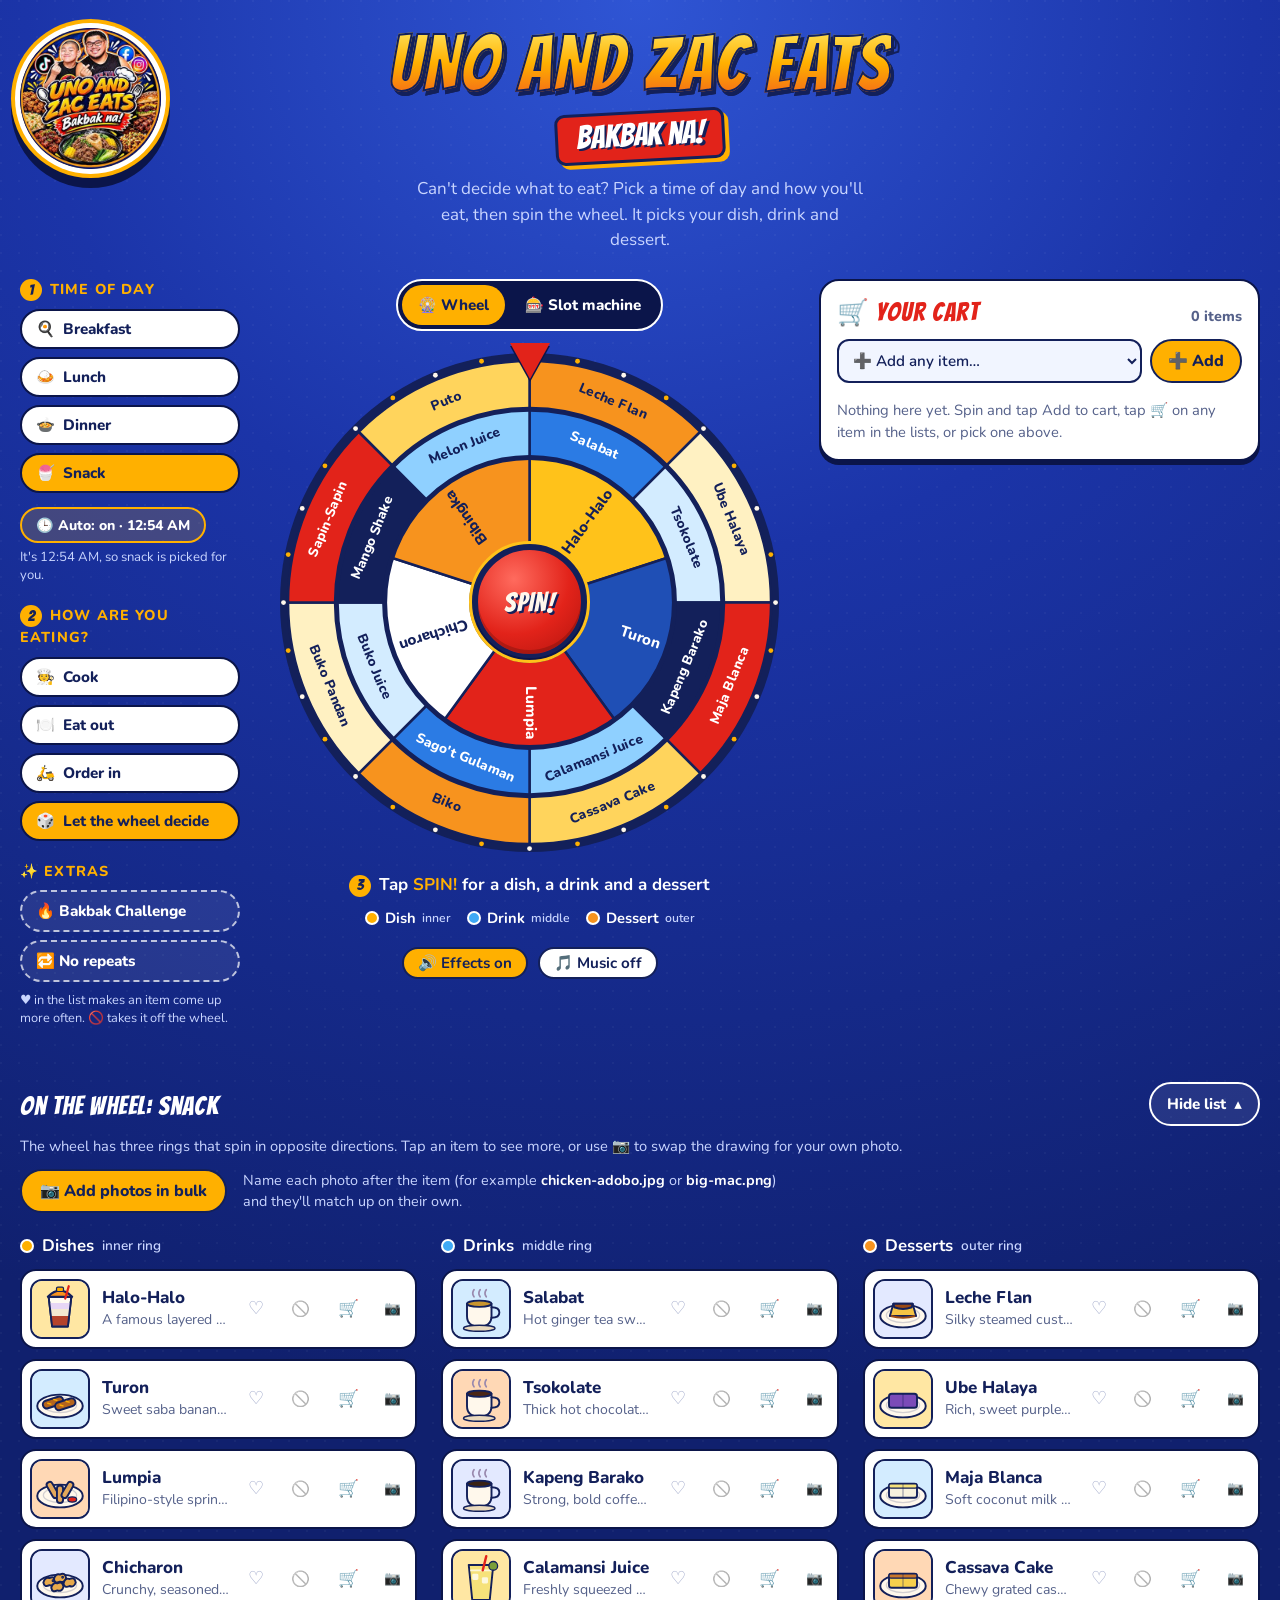
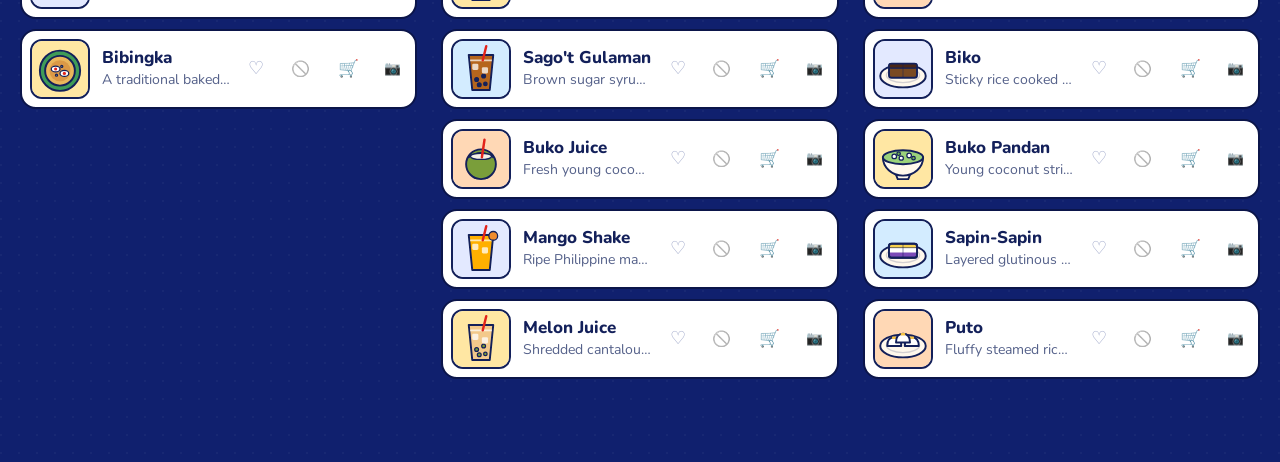
==== commit 35451d78: "Add website files" ====
--- a/index.html
+++ b/index.html
@@ -786,6 +786,52 @@
   #menuContent { margin-top: 8px; }
   @media (prefers-reduced-motion: reduce) { .menu-toggle .chev { transition: none; } }
 
+  /* ---------- Extras: challenge, no repeats, favourites ---------- */
+  .extras { display: flex; flex-direction: column; gap: 8px; margin-bottom: 18px; }
+  .extra-btn {
+    display: flex; align-items: center; gap: 8px; width: 100%;
+    font: 800 .95rem "Nunito", system-ui, sans-serif; color: #FFFFFF; text-align: left;
+    background: rgba(255,255,255,.08); border: 2px dashed rgba(255,255,255,.7); border-radius: 999px;
+    padding: 8px 14px; min-height: 42px; cursor: pointer;
+  }
+  .extra-btn[aria-pressed="true"] { background: var(--chili); border: 2px solid #FFFFFF; }
+  .extra-btn[aria-pressed="true"]::after { content: "ON"; margin-left: auto; font-size: .75rem; background: #FFFFFF; color: var(--chili); border-radius: 999px; padding: 1px 8px; }
+  .extra-btn:focus-visible { outline: 3px solid var(--mango); outline-offset: 2px; }
+  .extra-btn:disabled { opacity: .55; cursor: not-allowed; }
+  .extra-note { margin: 2px 0 0; font-size: .8rem; line-height: 1.35; color: var(--on-bg-muted); }
+  @media (max-width: 700px) {
+    .extras { display: grid; grid-template-columns: 1fr 1fr; }
+    .extra-note { grid-column: 1 / -1; }
+  }
+  @media (orientation: landscape) and (max-height: 520px) {
+    .extra-btn { font-size: .82rem; min-height: 36px; padding: 5px 10px; }
+  }
+  .pref-btn {
+    flex: none; min-width: 36px; min-height: 36px; border: 0; border-radius: 8px; background: none;
+    font-size: 1.1rem; line-height: 1; cursor: pointer; color: #9AA3C7;
+  }
+  .pref-btn.fav.on { color: var(--chili); }
+  .pref-btn.ban { filter: grayscale(1); opacity: .45; font-size: .95rem; }
+  .pref-btn.ban.on { filter: none; opacity: 1; }
+  .pref-btn:focus-visible { outline: 3px solid var(--chili); outline-offset: 1px; }
+  .pref-btn:disabled { cursor: not-allowed; }
+  .menu-list li.banned { opacity: .6; }
+  .menu-list li.banned .mi-name { text-decoration: line-through; }
+  @media (pointer: coarse) { .pref-btn { min-width: 40px; min-height: 40px; } }
+
+  .challenge {
+    margin-top: 14px; padding: 12px 14px; border-radius: 14px;
+    background: linear-gradient(135deg, #E2231A, #F7931E); color: #FFFFFF;
+    border: 2px solid #0B154A; box-shadow: 0 3px 0 #0B154A;
+  }
+  .challenge .ch-kicker { display: block; font: 400 1rem "Bangers", "Arial Black", sans-serif; letter-spacing: .06em; color: #FFE45C; }
+  .challenge .ch-text { display: block; font-weight: 800; font-size: 1.05rem; line-height: 1.3; }
+  .pop-body .challenge { animation: chFlip .7s cubic-bezier(.2,1.4,.4,1) .35s both; }
+  @keyframes chFlip { from { opacity: 0; transform: perspective(500px) rotateX(-90deg); } to { opacity: 1; transform: none; } }
+  .share-btn { background: #1F4FB5; color: #FFFFFF; }
+  .share-pop #shareImg { display: block; width: 100%; max-width: 360px; margin: 0 auto; border-radius: 14px; border: 2px solid #0B154A; aspect-ratio: 4 / 5; background: #1B34A8; }
+  @media (prefers-reduced-motion: reduce) { .pop-body .challenge { animation: none; } }
+
   /* ---------- Bulk photos ---------- */
   .bulk-row { display: flex; flex-wrap: wrap; align-items: center; gap: 10px 16px; margin: 0 0 16px; }
   .bulk-tip { color: var(--on-bg-muted); font-size: .9rem; max-width: 60ch; }
@@ -1072,6 +1118,13 @@
 
       <p class="group-label" id="jbLabel" hidden>Jollibee menu</p>
       <div class="meals" id="jbCats" role="group" aria-labelledby="jbLabel" hidden></div>
+
+      <p class="group-label" id="extrasLabel">✨ Extras</p>
+      <div class="extras" role="group" aria-labelledby="extrasLabel">
+        <button class="extra-btn" id="challengeToggle" type="button" aria-pressed="false">🔥 Bakbak Challenge</button>
+        <button class="extra-btn" id="repeatToggle" type="button" aria-pressed="false">🔁 No repeats</button>
+        <p class="extra-note">♥ in the list makes an item come up more often. 🚫 takes it off the wheel.</p>
+      </div>
     </div>
 
     <div class="wheel-col">
@@ -1125,6 +1178,7 @@
           <p class="desc" id="resultDesc">Hit Spin in the middle of the wheel to get your pick.</p>
           <p class="price" id="resultPrice" hidden></p>
           <div class="pairings" id="pairings" hidden></div>
+          <div class="challenge" id="resultChallenge" hidden></div>
           <button class="btn again-btn" id="againBtn" type="button" hidden>🎡 Spin again</button>
         </div>
       </div>
@@ -1240,8 +1294,23 @@
   <div class="pop-body" id="popBody"></div>
   <div class="pop-actions">
     <button class="btn cart-add" id="popAddCart" type="button">🛒 Add to cart</button>
+    <button class="btn share-btn" id="popShare" type="button">📸 Share</button>
     <button class="btn quiet" id="popAgain" type="button">🎡 Spin again</button>
     <button class="btn quiet" id="popDetails" type="button">See details</button>
+  </div>
+</dialog>
+
+<dialog class="result-pop share-pop" id="sharePop" aria-labelledby="shareTitle">
+  <div class="pop-ribbon"><span id="shareTitle">📸 Share your pick</span></div>
+  <button class="pop-close" id="shareClose" type="button" aria-label="Close">✕</button>
+  <div class="pop-body">
+    <img id="shareImg" alt="Picture of your pick with the Uno and Zac Eats logo">
+    <p class="cart-note" id="shareStatus" role="status"></p>
+  </div>
+  <div class="pop-actions">
+    <button class="btn cart-add" id="shareNative" type="button" hidden>📤 Share</button>
+    <button class="btn" id="shareSave" type="button">💾 Save image</button>
+    <button class="btn quiet" id="shareDone" type="button">Done</button>
   </div>
 </dialog>
 
@@ -2384,6 +2453,7 @@
   priceEl.hidden = true;
   resultArt.hidden = true;
   pairingsEl.hidden = true;
+  if (typeof challengeEl !== "undefined") challengeEl.hidden = true;
   ringPicks = { drink: null, dessert: null };
   winners = null;
   againBtn.hidden = true;
@@ -2529,9 +2599,7 @@
   const size = canvas.getBoundingClientRect().width;
   if (gameStyle === "slots") renderSlotsIdle();
   if (!size) { renderMenuList(); return; }
-  const items = currentItems();
-  const drinks = currentDrinks();
-  const desserts = currentDesserts();
+  const [items, drinks, desserts] = playLists();
   renderMenuList();
   const cx = size / 2, cy = size / 2;
   const R = size / 2 - 8;
@@ -2686,8 +2754,8 @@
 
 function spin() {
   if (spinning) return;
-  if (!currentItems().length) {
-    showToast("There are no dishes for this time of day yet. Try another time of day.");
+  if (!playLists()[0].length) {
+    showToast(currentItems().length ? "Every dish here is marked 🚫. Un-hide one in the list to spin." : "There are no dishes for this time of day yet. Try another time of day.");
     return;
   }
   spinning = true;
@@ -2699,6 +2767,8 @@
   mealsEl.querySelectorAll(".meal").forEach(b => b.disabled = true);
   dishList.querySelectorAll(".remove").forEach(b => b.disabled = true);
   [modesEl, placesEl, jbCatsEl].forEach(el => el.querySelectorAll(".meal").forEach(b => b.disabled = true));
+  document.querySelectorAll(".extra-btn").forEach(b => b.disabled = true);
+  challengeEl.hidden = true;
   priceEl.hidden = true;
   pairingsEl.hidden = true;
   resultArt.hidden = true;
@@ -2716,7 +2786,7 @@
   if (gameStyle === "slots") { runSlots(); return; }
 
   const TAU = Math.PI * 2;
-  const lists = [currentItems(), currentDrinks(), currentDesserts()];
+  const lists = playLists();
   const starts = [rotation, rotDrink, rotDessert];
   const dirs = [1, -1, 1];                 // neighbouring rings turn opposite ways
   const durations = reduceMotion ? [500, 500, 500] : [5200, 4500, 3800]; // outer stops first, dish last
@@ -2725,7 +2795,7 @@
     const n = list.length;
     if (!n) { picks[k] = -1; return starts[k]; }
     const seg = TAU / n;
-    const pick = Math.floor(Math.random() * n);
+    const pick = weightedPick(list, k);
     picks[k] = pick;
     const jitter = (Math.random() - 0.5) * seg * 0.6;
     const desired = ((TAU - (pick + 0.5) * seg + jitter) % TAU + TAU) % TAU;
@@ -2791,8 +2861,12 @@
   tagEl.textContent = `Your ${m.label.toLowerCase()} pick, ${md.phrase} ${md.icon}`;
 }
 
-function finish(i) {
-  if (restKey()) { finishJollibee(currentItems()[i]); return; }
+function finish(fi) {
+  const picked0 = playLists()[0][fi];
+  rememberPick(picked0);
+  pickChallenge();
+  if (restKey()) { finishJollibee(picked0); return; }
+  const i = DATA[meal].indexOf(picked0);
   const item = DATA[meal][i];
   const m = MEALS.find(x => x.key === meal);
   playWin();
@@ -2900,6 +2974,7 @@
   mealsEl.querySelectorAll(".meal").forEach(b => b.disabled = false);
   dishList.querySelectorAll(".remove").forEach(b => b.disabled = false);
   [modesEl, placesEl, jbCatsEl].forEach(el => el.querySelectorAll(".meal").forEach(b => b.disabled = false));
+  document.querySelectorAll(".extra-btn").forEach(b => b.disabled = false);
 }
 
 
@@ -3168,7 +3243,7 @@
   next.click(); next.focus(); e.preventDefault();
 });
 
-function reelLists() { return [currentItems(), currentDrinks(), currentDesserts()]; }
+function reelLists() { return playLists(); }
 // Measure the real row height (the CSS size can be a clamp() that changes with the screen)
 function cellPx(reel) { return reel.clientHeight / 3 || 96; }
 
@@ -3210,7 +3285,7 @@
 function renderSlotsIdle() {
   if (gameStyle !== "slots" || spinning) return;
   const lists = reelLists();
-  const sig = lists.map(l => l.map(x => x.name).join("|")).join("§") + photosVersion + (winners ? JSON.stringify(winners) : "");
+  const sig = lists.map(l => l.map(x => x.name).join("|")).join("§") + photosVersion + "|" + prefsVersion + (winners ? JSON.stringify(winners) : "");
   if (sig === slotSig) return;
   slotSig = sig;
   const h = cellPx(reels[0]);
@@ -3226,7 +3301,7 @@
 
 function runSlots() {
   const lists = reelLists();
-  const picks = lists.map(l => l.length ? Math.floor(Math.random() * l.length) : -1);
+  const picks = lists.map((l, k) => l.length ? weightedPick(l, k) : -1);
   slotWrap.classList.add("running");
   slotSpinBtn.disabled = true;
   leverBtn.disabled = true;
@@ -3903,6 +3978,307 @@
 menuToggle.addEventListener("click", () => setListHidden(!menuContent.hidden, true));
 try { setListHidden(localStorage.getItem(LIST_KEY) === "1", false); } catch (e) {}
 
+// ---------- Extras: favourites (♥), off the wheel (🚫), no repeats, Bakbak Challenge ----------
+const PREFS_KEY = "kain-na-prefs";
+let prefs = { fav: {}, ban: {}, recent: [], noRepeat: false, challenge: false };
+try { Object.assign(prefs, JSON.parse(localStorage.getItem(PREFS_KEY) || "{}")); } catch (e) {}
+prefs.fav = prefs.fav || {};
+prefs.ban = prefs.ban || {};
+prefs.recent = Array.isArray(prefs.recent) ? prefs.recent : [];
+let prefsVersion = 0;
+function savePrefs() { try { localStorage.setItem(PREFS_KEY, JSON.stringify(prefs)); } catch (e) {} }
+const prefKey = it => photoKey(it, !!it.rest);
+const recentKey = it => (it.rest || "home") + ":" + it.name;
+
+// What actually goes on the wheel and reels: everything except items marked 🚫
+function playLists() {
+  const keep = l => l.filter(it => !prefs.ban[prefKey(it)]);
+  return [keep(currentItems()), keep(currentDrinks()), keep(currentDesserts())];
+}
+
+// Favourites are 3× as likely; with No repeats on, recent dishes are skipped
+function weightedPick(list, ring) {
+  const recent = prefs.noRepeat && ring === 0 ? prefs.recent.slice(0, Math.min(5, list.length - 1)) : [];
+  const w = list.map(it => (recent.includes(recentKey(it)) ? 0 : prefs.fav[prefKey(it)] ? 3 : 1));
+  const total = w.reduce((a, b) => a + b, 0);
+  if (!total) return Math.floor(Math.random() * list.length);
+  let r = Math.random() * total;
+  for (let i = 0; i < list.length; i++) { r -= w[i]; if (r < 0) return i; }
+  return list.length - 1;
+}
+function rememberPick(it) {
+  if (!it) return;
+  const k = recentKey(it);
+  prefs.recent = [k, ...prefs.recent.filter(x => x !== k)].slice(0, 5);
+  savePrefs();
+}
+
+function togglePref(type, key, name) {
+  if (spinning) return;
+  const on = !prefs[type][key];
+  if (on) prefs[type][key] = true; else delete prefs[type][key];
+  // An item can't be a favourite and off the wheel at the same time
+  const other = type === "fav" ? "ban" : "fav";
+  if (on) delete prefs[other][key];
+  savePrefs();
+  prefsVersion++;
+  winners = null;
+  menuSig = "";
+  slotSig = "";
+  draw();
+  if (type === "fav") showToast(on ? `♥ ${name} will come up more often` : `${name} is no longer a favourite`);
+  else showToast(on ? `🚫 ${name} is off the wheel` : `${name} is back on the wheel`);
+}
+
+const challengeToggle = document.getElementById("challengeToggle");
+const repeatToggle = document.getElementById("repeatToggle");
+function updateExtrasUI() {
+  challengeToggle.setAttribute("aria-pressed", String(!!prefs.challenge));
+  repeatToggle.setAttribute("aria-pressed", String(!!prefs.noRepeat));
+  repeatToggle.title = "Skips the dishes you got in your last few spins";
+  challengeToggle.title = "Adds a fun dare to every pick";
+}
+challengeToggle.addEventListener("click", () => {
+  if (spinning) return;
+  prefs.challenge = !prefs.challenge;
+  savePrefs(); updateExtrasUI();
+  showToast(prefs.challenge ? "🔥 Bakbak Challenge on: every pick comes with a fun dare" : "Bakbak Challenge off");
+});
+repeatToggle.addEventListener("click", () => {
+  if (spinning) return;
+  prefs.noRepeat = !prefs.noRepeat;
+  savePrefs(); updateExtrasUI();
+  showToast(prefs.noRepeat ? "🔁 No repeats on: your last 5 dishes are skipped" : "No repeats off");
+});
+
+const CHALLENGES = [
+  "Eat it kamayan style, with your hands 🙌",
+  "Add a cup of extra rice 🍚",
+  "Rate it out of 10 on camera 🎥",
+  "Take the first bite with your eyes closed 😌",
+  "Share one bite with someone next to you 🤝",
+  "Describe the taste in one word only 🗣️",
+  "Shout \"Bakbak na!\" before the first bite 📣",
+  "Phones down until your plate is clean 📵",
+  "Try it with a sauce or dip you've never used 🥫",
+  "Eat it with chopsticks 🥢",
+  "Film a slow-mo first bite 🎬",
+  "Swap one item with a friend 🔄",
+  "Do your best \"sarap!\" face after the first bite 😋",
+  "Pick a song and eat to the beat 🎵",
+  "Guess what it costs before you check 💸",
+  "Add something spicy, if you like heat 🌶️",
+  "Take a food selfie before eating 🤳",
+  "Leave a clean plate, no leftovers ✨",
+  "Give it a dramatic food-critic review 🧐",
+  "Eat your dessert first 🍮"
+];
+const challengeEl = document.getElementById("resultChallenge");
+let currentChallenge = null, lastChallenge = null;
+function pickChallenge() {
+  currentChallenge = null;
+  challengeEl.hidden = true;
+  if (!prefs.challenge) return;
+  let c;
+  do { c = CHALLENGES[Math.floor(Math.random() * CHALLENGES.length)]; } while (c === lastChallenge);
+  currentChallenge = lastChallenge = c;
+  challengeEl.innerHTML = '<span class="ch-kicker">🔥 Bakbak Challenge</span><span class="ch-text"></span>';
+  challengeEl.querySelector(".ch-text").textContent = c;
+  challengeEl.hidden = false;
+}
+
+// ---------- Share card: a branded picture of the pick ----------
+const sharePop = document.getElementById("sharePop");
+const shareImg = document.getElementById("shareImg");
+const shareStatus = document.getElementById("shareStatus");
+const shareNative = document.getElementById("shareNative");
+let shareBlob = null, shareUrl = null;
+
+function loadImg(src) {
+  return new Promise(res => { const im = new Image(); im.onload = () => res(im); im.onerror = () => res(null); im.src = src; });
+}
+function thumbSrc(item, isRest, idx) {
+  const html = thumbHTML(item, isRest, idx);
+  const m = html.match(/^<img src="([^"]+)"/);
+  if (m) return m[1];
+  return "data:image/svg+xml;charset=utf-8," + encodeURIComponent(html);
+}
+function wrapText(c, text, maxW) {
+  const words = String(text).split(" "), lines = [];
+  let line = "";
+  words.forEach(w => {
+    const t = line ? line + " " + w : w;
+    if (c.measureText(t).width > maxW && line) { lines.push(line); line = w; } else line = t;
+  });
+  if (line) lines.push(line);
+  return lines;
+}
+function roundRect(c, x, y, w, h, r) {
+  c.beginPath();
+  c.moveTo(x + r, y); c.arcTo(x + w, y, x + w, y + h, r); c.arcTo(x + w, y + h, x, y + h, r);
+  c.arcTo(x, y + h, x, y, r); c.arcTo(x, y, x + w, y, r); c.closePath();
+}
+
+async function makeShareCard() {
+  if (!lastPick) return null;
+  const dish = lastPick.jb ? lastPick.item : DATA[lastPick.meal][lastPick.index];
+  if (!dish) return null;
+  const rest = lastPick.jb ? RESTAURANTS[dish.rest] : null;
+  const kicker = rest ? `${rest.name} pick` : `${MEALS.find(m => m.key === lastPick.meal).label} pick`;
+  try { await Promise.all([document.fonts.load('110px "Bangers"'), document.fonts.load('800 40px "Nunito"')]); } catch (e) {}
+
+  const W = 1080, H = 1350;
+  const cv = document.createElement("canvas");
+  cv.width = W; cv.height = H;
+  const c = cv.getContext("2d");
+  const NAVY = "#13205A", GOLD = "#FFB000", RED = "#E2231A";
+  const display = '"Bangers", "Arial Black", Impact, sans-serif';
+  const body = '"Nunito", system-ui, sans-serif';
+
+  // Background: brand blue with a bright centre and comic dots
+  const g = c.createRadialGradient(W / 2, 220, 60, W / 2, 500, 1100);
+  g.addColorStop(0, "#3A63E0"); g.addColorStop(.5, "#1B34A8"); g.addColorStop(1, "#0B1A63");
+  c.fillStyle = g; c.fillRect(0, 0, W, H);
+  c.fillStyle = "rgba(255,255,255,.06)";
+  for (let y = 10; y < H; y += 26) for (let x = (y / 26) % 2 ? 23 : 10; x < W; x += 26) { c.beginPath(); c.arc(x, y, 3, 0, Math.PI * 2); c.fill(); }
+
+  // Logo in the top-left corner, title centred
+  const logo = await loadImg(document.querySelector(".logo").src);
+  if (logo) {
+    const r = 92, lx = 60 + r, ly = 56 + r;
+    c.fillStyle = NAVY; c.beginPath(); c.arc(lx, ly + 8, r + 14, 0, Math.PI * 2); c.fill();
+    c.fillStyle = GOLD; c.beginPath(); c.arc(lx, ly, r + 14, 0, Math.PI * 2); c.fill();
+    c.fillStyle = "#FFFFFF"; c.beginPath(); c.arc(lx, ly, r + 6, 0, Math.PI * 2); c.fill();
+    c.save(); c.beginPath(); c.arc(lx, ly, r, 0, Math.PI * 2); c.clip(); c.drawImage(logo, lx - r, ly - r, r * 2, r * 2); c.restore();
+  }
+  c.textAlign = "center"; c.textBaseline = "alphabetic";
+  c.font = `96px ${display}`;
+  const tg = c.createLinearGradient(0, 90, 0, 190);
+  tg.addColorStop(0, "#FFE45C"); tg.addColorStop(.5, GOLD); tg.addColorStop(1, "#F2611B");
+  c.lineJoin = "round"; c.lineWidth = 10; c.strokeStyle = NAVY;
+  c.strokeText("UNO AND ZAC", W / 2 + 90, 150); c.fillStyle = tg; c.fillText("UNO AND ZAC", W / 2 + 90, 150);
+  c.strokeText("EATS", W / 2 + 90, 245); c.fillText("EATS", W / 2 + 90, 245);
+
+  // "Bakbak na!" banner
+  c.save(); c.translate(W / 2 + 90, 300); c.rotate(-0.05);
+  c.font = `54px ${display}`;
+  const bw = c.measureText("BAKBAK NA!").width + 70;
+  c.fillStyle = GOLD; roundRect(c, -bw / 2 + 8, -44 + 8, bw, 74, 14); c.fill();
+  c.fillStyle = RED; roundRect(c, -bw / 2, -44, bw, 74, 14); c.fill();
+  c.lineWidth = 5; c.strokeStyle = NAVY; c.stroke();
+  c.fillStyle = "#FFFFFF"; c.fillText("BAKBAK NA!", 0, 12);
+  c.restore();
+
+  // Main card
+  const cx = 70, cy = 380, cw = W - 140, ch = currentChallenge ? 780 : 840;
+  c.fillStyle = "#0B154A"; roundRect(c, cx, cy + 12, cw, ch, 36); c.fill();
+  c.fillStyle = "#FFFFFF"; roundRect(c, cx, cy, cw, ch, 36); c.fill();
+  c.lineWidth = 6; c.strokeStyle = "#0B154A"; c.stroke();
+
+  c.fillStyle = "#D35400"; c.font = `800 40px ${body}`;
+  c.fillText(`🎉 Today's ${kicker}`, W / 2, cy + 76);
+
+  const dImg = await loadImg(thumbSrc(dish, !!dish.rest, 0));
+  const ds = 300, dx = W / 2 - ds / 2, dy = cy + 110;
+  c.save(); roundRect(c, dx, dy, ds, ds, 34); c.clip();
+  if (dImg) c.drawImage(dImg, dx, dy, ds, ds);
+  c.restore();
+  c.lineWidth = 6; c.strokeStyle = NAVY; roundRect(c, dx, dy, ds, ds, 34); c.stroke();
+
+  c.fillStyle = "#1F4FB5"; c.font = `86px ${display}`;
+  const nameLines = wrapText(c, dish.name.toUpperCase(), cw - 100).slice(0, 2);
+  nameLines.forEach((ln, i) => c.fillText(ln, W / 2, dy + ds + 100 + i * 84));
+  let yy = dy + ds + 100 + (nameLines.length - 1) * 84;
+  if (dish.priceText) {
+    c.font = `800 40px ${body}`;
+    const pw = c.measureText(dish.priceText).width + 50;
+    c.fillStyle = RED; roundRect(c, W / 2 - pw / 2, yy + 26, pw, 60, 30); c.fill();
+    c.fillStyle = "#FFFFFF"; c.fillText(dish.priceText, W / 2, yy + 70);
+    yy += 76;
+  }
+
+  // Drink and dessert side by side
+  const pairs = [["🥤 DRINK", ringPicks.drink, 1], ["🍮 DESSERT", ringPicks.dessert, 3]].filter(p => p[1]);
+  const colW = (cw - 80) / Math.max(pairs.length, 1);
+  for (let i = 0; i < pairs.length; i++) {
+    const [label, it, idx] = pairs[i];
+    const px = cx + 40 + colW * i, py = yy + 60;
+    const im = await loadImg(thumbSrc(it, !!it.rest, idx));
+    c.save(); roundRect(c, px, py, 110, 110, 20); c.clip(); if (im) c.drawImage(im, px, py, 110, 110); c.restore();
+    c.lineWidth = 4; c.strokeStyle = NAVY; roundRect(c, px, py, 110, 110, 20); c.stroke();
+    c.textAlign = "left";
+    c.fillStyle = "#55618A"; c.font = `800 26px ${body}`; c.fillText(label, px + 130, py + 34);
+    c.fillStyle = NAVY; c.font = `800 34px ${body}`;
+    wrapText(c, it.name, colW - 150).slice(0, 2).forEach((ln, j) => c.fillText(ln, px + 130, py + 76 + j * 38));
+    c.textAlign = "center";
+  }
+
+  // Challenge strip
+  if (currentChallenge) {
+    const sy = cy + ch + 28, sh = 142;
+    const sg = c.createLinearGradient(cx, 0, cx + cw, 0);
+    sg.addColorStop(0, RED); sg.addColorStop(1, "#F7931E");
+    c.fillStyle = "#0B154A"; roundRect(c, cx, sy + 8, cw, sh, 28); c.fill();
+    c.fillStyle = sg; roundRect(c, cx, sy, cw, sh, 28); c.fill();
+    c.lineWidth = 5; c.strokeStyle = "#0B154A"; c.stroke();
+    c.fillStyle = "#FFE45C"; c.font = `40px ${display}`; c.fillText("🔥 BAKBAK CHALLENGE", W / 2, sy + 52);
+    c.fillStyle = "#FFFFFF"; c.font = `800 36px ${body}`;
+    wrapText(c, currentChallenge, cw - 80).slice(0, 2).forEach((ln, i) => c.fillText(ln, W / 2, sy + 94 + i * 38));
+  } else {
+    c.fillStyle = "rgba(255,255,255,.85)"; c.font = `800 32px ${body}`;
+    c.fillText("Spun on the Uno and Zac Eats food roulette 🎡", W / 2, H - 70);
+  }
+
+  return new Promise(res => cv.toBlob(b => res(b), "image/png"));
+}
+
+document.getElementById("popShare").addEventListener("click", async () => {
+  closeResultPopup();
+  shareStatus.textContent = "Making your picture…";
+  shareNative.hidden = true;
+  shareImg.removeAttribute("src");
+  try { sharePop.showModal(); } catch (e) { sharePop.setAttribute("open", ""); }
+  shareBlob = await makeShareCard();
+  if (!shareBlob) { shareStatus.textContent = "Couldn't make the picture. Try spinning again."; return; }
+  if (shareUrl) URL.revokeObjectURL(shareUrl);
+  shareUrl = URL.createObjectURL(shareBlob);
+  shareImg.src = shareUrl;
+  shareStatus.textContent = "Save it, then post it on TikTok, Facebook or Instagram.";
+  try {
+    const file = new File([shareBlob], "uno-and-zac-eats-pick.png", { type: "image/png" });
+    shareNative.hidden = !(navigator.canShare && navigator.canShare({ files: [file] }));
+  } catch (e) { shareNative.hidden = true; }
+});
+shareNative.addEventListener("click", async () => {
+  if (!shareBlob) return;
+  try {
+    const file = new File([shareBlob], "uno-and-zac-eats-pick.png", { type: "image/png" });
+    await navigator.share({ files: [file], title: "Uno and Zac Eats", text: "Bakbak na! 🎡" });
+    shareStatus.textContent = "Shared!";
+  } catch (e) {
+    shareStatus.textContent = e && e.name === "AbortError" ? "Share cancelled." : "Sharing isn't available here. Use Save image instead.";
+  }
+});
+document.getElementById("shareSave").addEventListener("click", async () => {
+  if (!shareBlob) return;
+  const filename = "uno-and-zac-eats-pick.png";
+  const downloads = await downloadsPromise;
+  if (downloads) {
+    try { await downloads.save({ filename, data: shareBlob }); shareStatus.textContent = `Saved ${filename}.`; }
+    catch (err) { shareStatus.textContent = err && err.code === "declined" ? "Save cancelled." : "Saving isn't available here."; }
+    return;
+  }
+  try {
+    const a = document.createElement("a");
+    a.href = shareUrl; a.download = filename; document.body.appendChild(a); a.click(); a.remove();
+    shareStatus.textContent = `Saved ${filename}.`;
+  } catch (e) { shareStatus.textContent = "Saving isn't available here."; }
+});
+const closeShare = () => { if (sharePop.open) sharePop.close(); };
+document.getElementById("shareClose").addEventListener("click", closeShare);
+document.getElementById("shareDone").addEventListener("click", closeShare);
+sharePop.addEventListener("click", e => { if (e.target === sharePop) closeShare(); });
+
 // ---------- Recipe panel ----------
 const recipeEl = document.getElementById("recipe");
 const recipeTitle = document.getElementById("recipeTitle");
@@ -4166,7 +4542,7 @@
   const desserts = currentDesserts();
   const names = l => l.map(x => x.name).join("|");
   const sig = [jb, meal, jbCat, spinning, wonName, ringPicks.drink && ringPicks.drink.name, ringPicks.dessert && ringPicks.dessert.name,
-    photosVersion, names(items), names(drinks), names(desserts)].join("§");
+    photosVersion, prefsVersion, names(items), names(drinks), names(desserts)].join("§");
   if (sig === menuSig) return;
   menuSig = sig;
 
@@ -4226,7 +4602,8 @@
       pb.type = "button";
       pb.className = "photo-btn";
       pb.disabled = spinning;
-      pb.textContent = has ? "📷 Change" : "📷 Photo";
+      pb.textContent = "📷";
+      pb.title = has ? "Change photo" : "Add a photo";
       pb.setAttribute("aria-label", `${has ? "Change" : "Add"} photo for ${item.name}`);
       pb.addEventListener("click", () => {
         if (spinning) return;
@@ -4243,7 +4620,26 @@
       cb.addEventListener("click", () => {
         addToCart([{ item, kind: ring, place: placeFor(item, ["cook", "eatout", "order"].includes(mode) ? mode : "cook") }]);
       });
-      li.append(btn, cb, pb);
+      const pkey = photoKey(item, isRest);
+      const fav = !!prefs.fav[pkey], ban = !!prefs.ban[pkey];
+      if (ban) li.classList.add("banned");
+      const fb = document.createElement("button");
+      fb.type = "button"; fb.className = "pref-btn fav" + (fav ? " on" : "");
+      fb.textContent = fav ? "♥" : "♡";
+      fb.setAttribute("aria-pressed", String(fav));
+      fb.setAttribute("aria-label", `Favourite ${item.name}`);
+      fb.title = fav ? "Favourite: comes up more often" : "Make this a favourite";
+      fb.disabled = spinning;
+      fb.addEventListener("click", () => togglePref("fav", pkey, item.name));
+      const bb = document.createElement("button");
+      bb.type = "button"; bb.className = "pref-btn ban" + (ban ? " on" : "");
+      bb.textContent = "🚫";
+      bb.setAttribute("aria-pressed", String(ban));
+      bb.setAttribute("aria-label", `Keep ${item.name} off the wheel`);
+      bb.title = ban ? "Off the wheel. Tap to put it back" : "Take this off the wheel";
+      bb.disabled = spinning;
+      bb.addEventListener("click", () => togglePref("ban", pkey, item.name));
+      li.append(btn, fb, bb, cb, pb);
       if (has) {
         const rb = document.createElement("button");
         rb.type = "button";
@@ -4535,6 +4931,7 @@
 resize();
 applyGameStyle();
 updateAutoUI();
+updateExtrasUI();
 if (document.fonts && document.fonts.ready) document.fonts.ready.then(draw);
 </script>
 </body>
